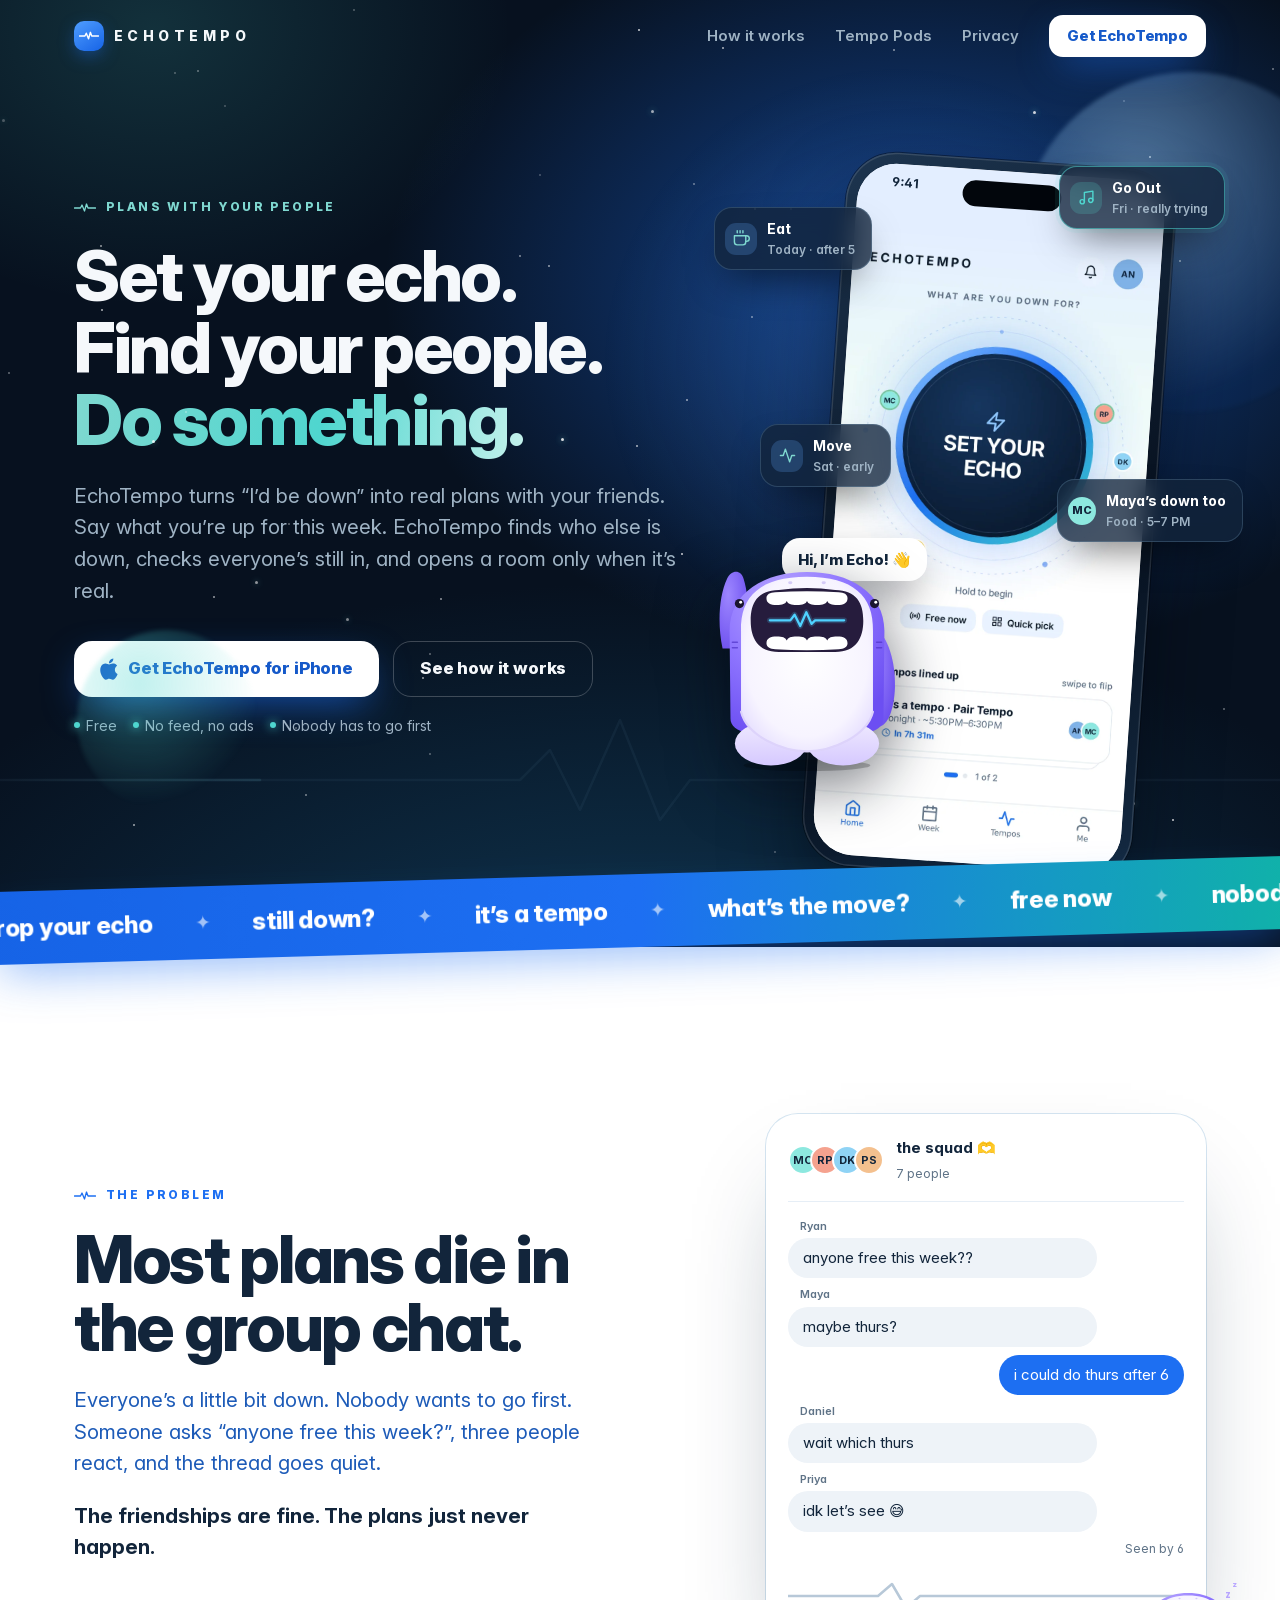
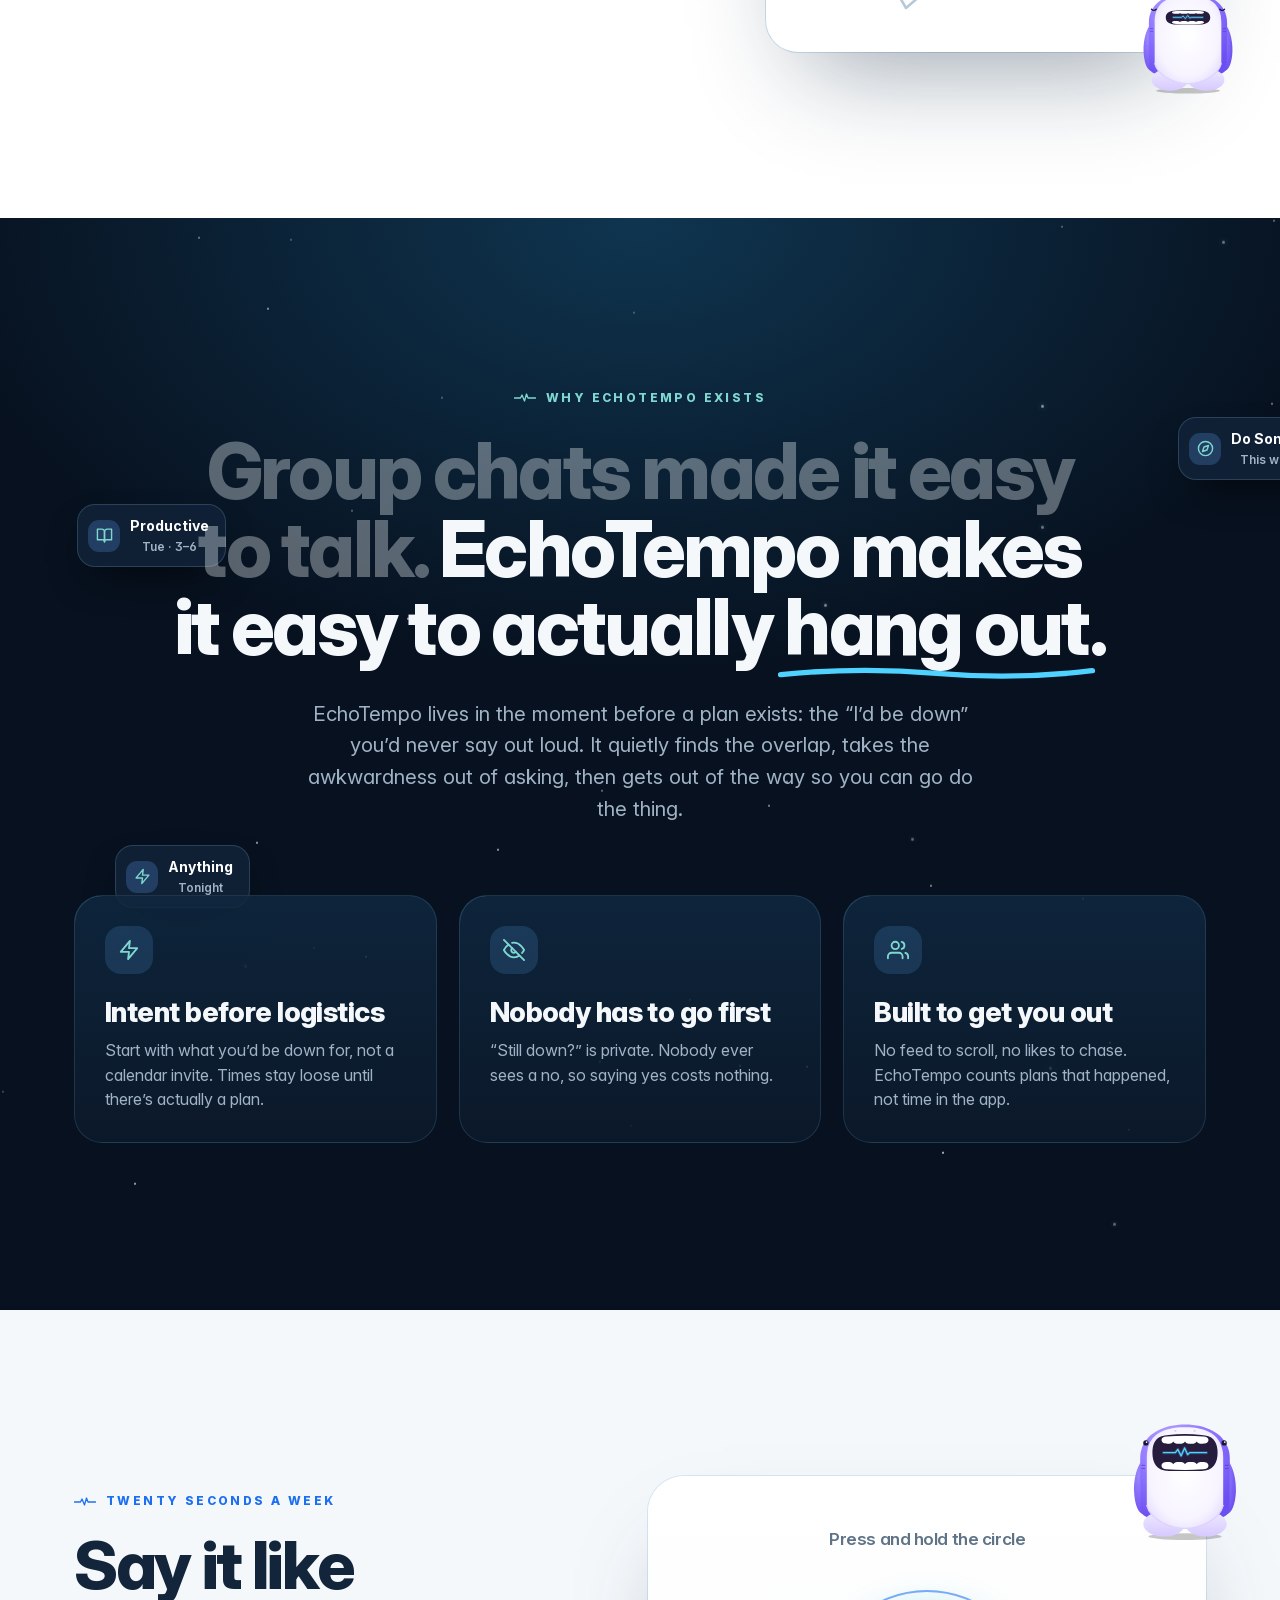
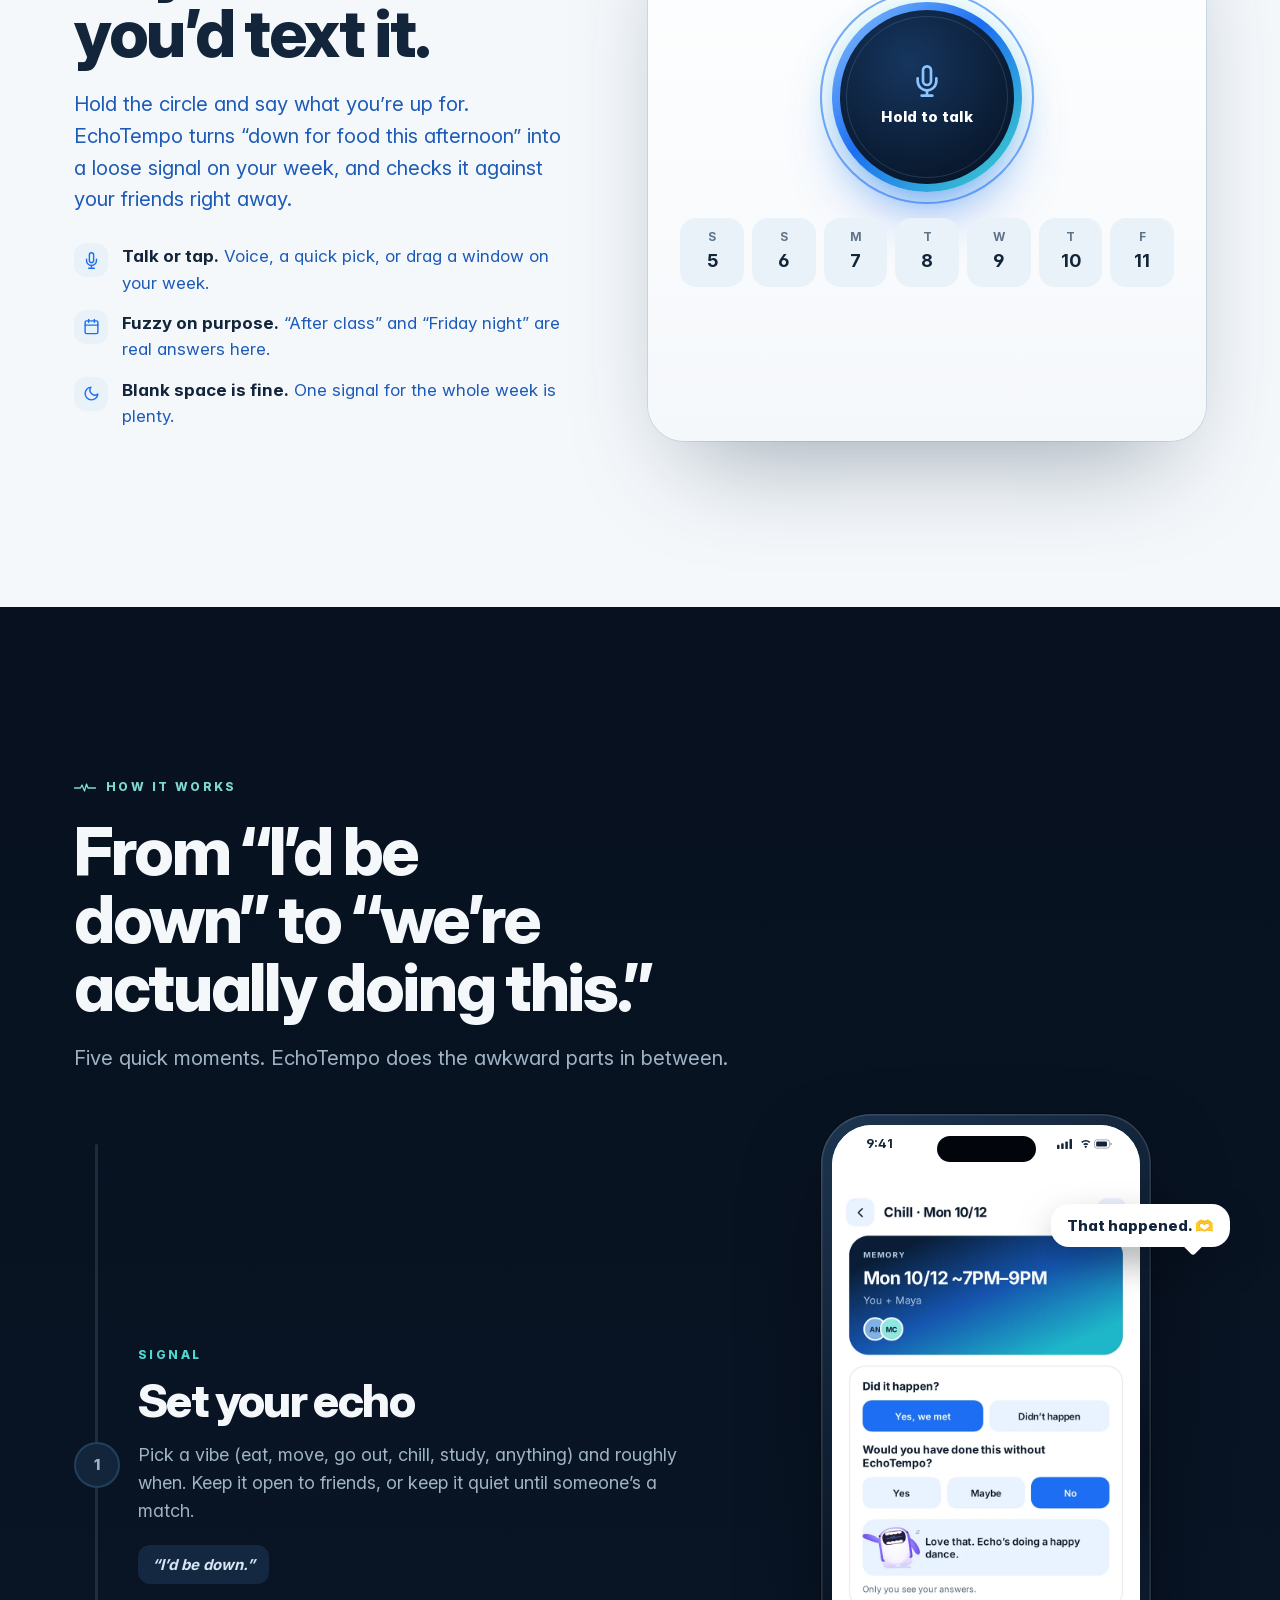
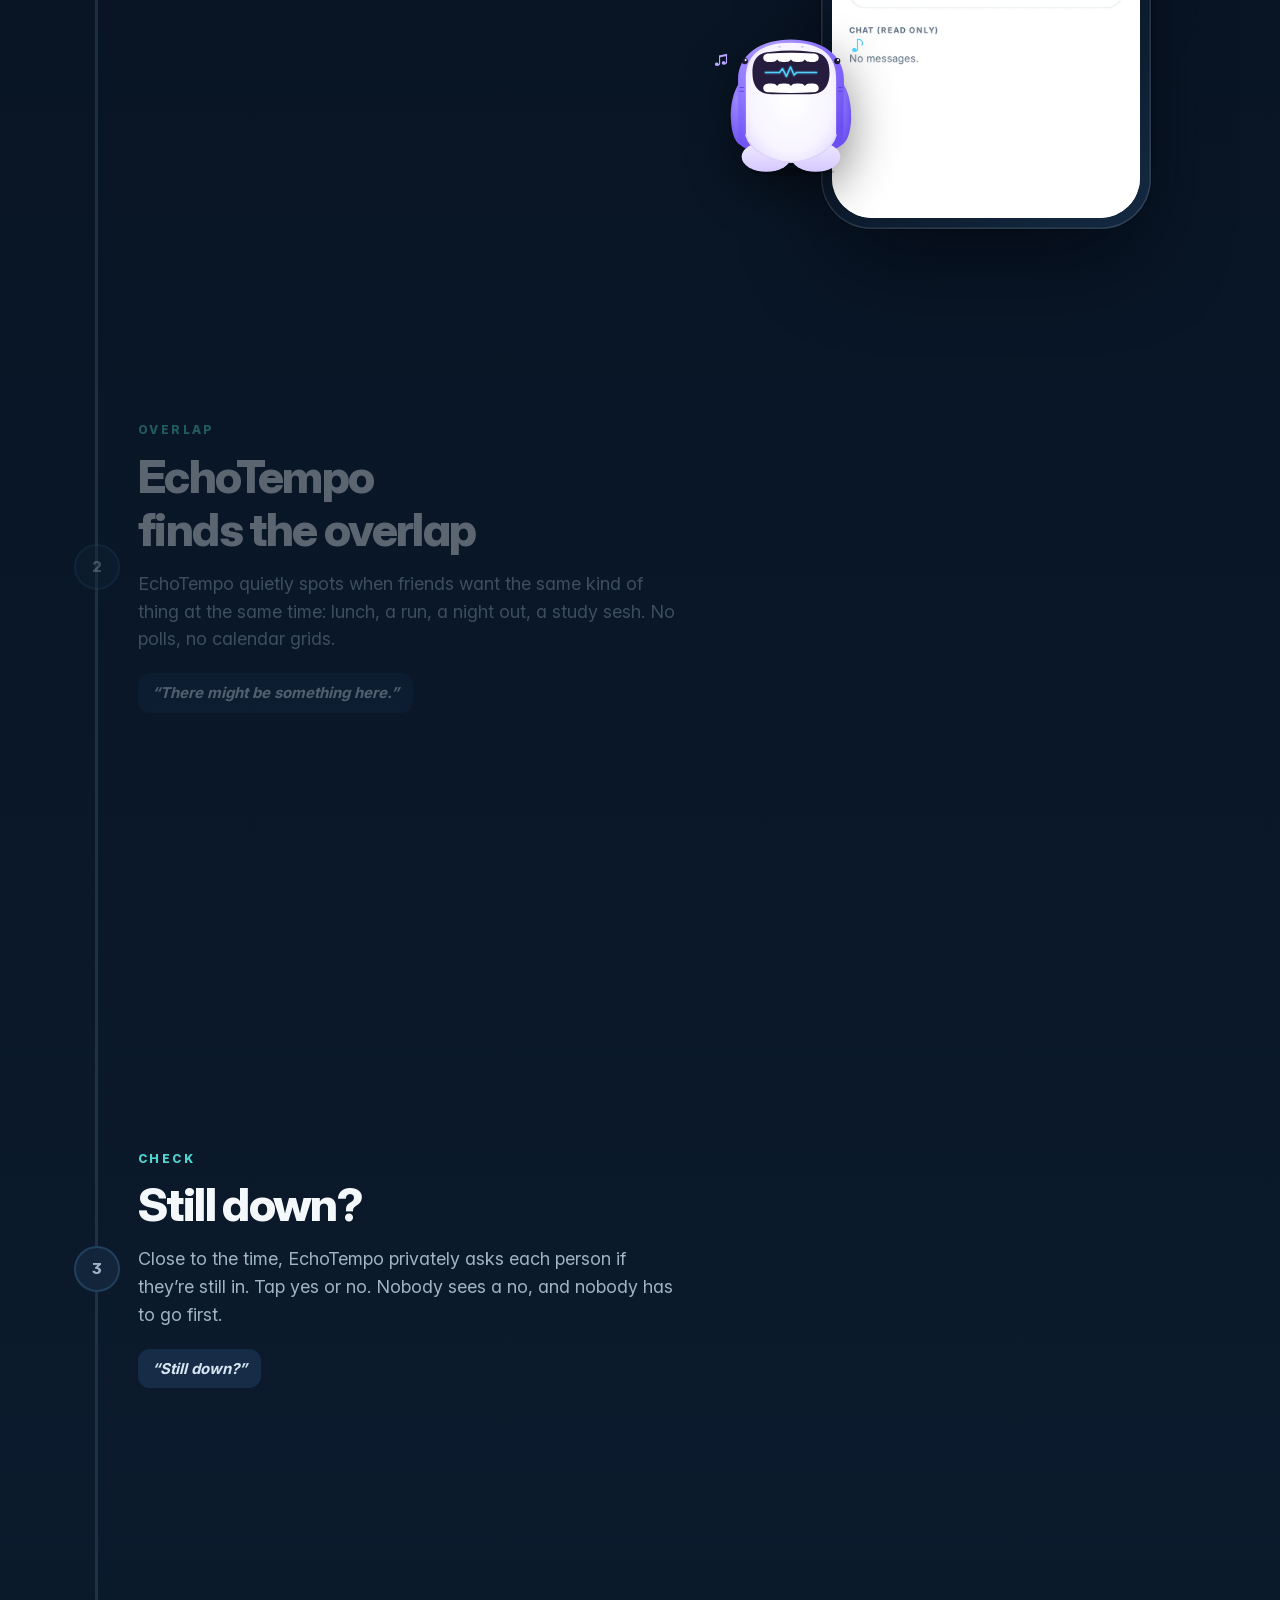
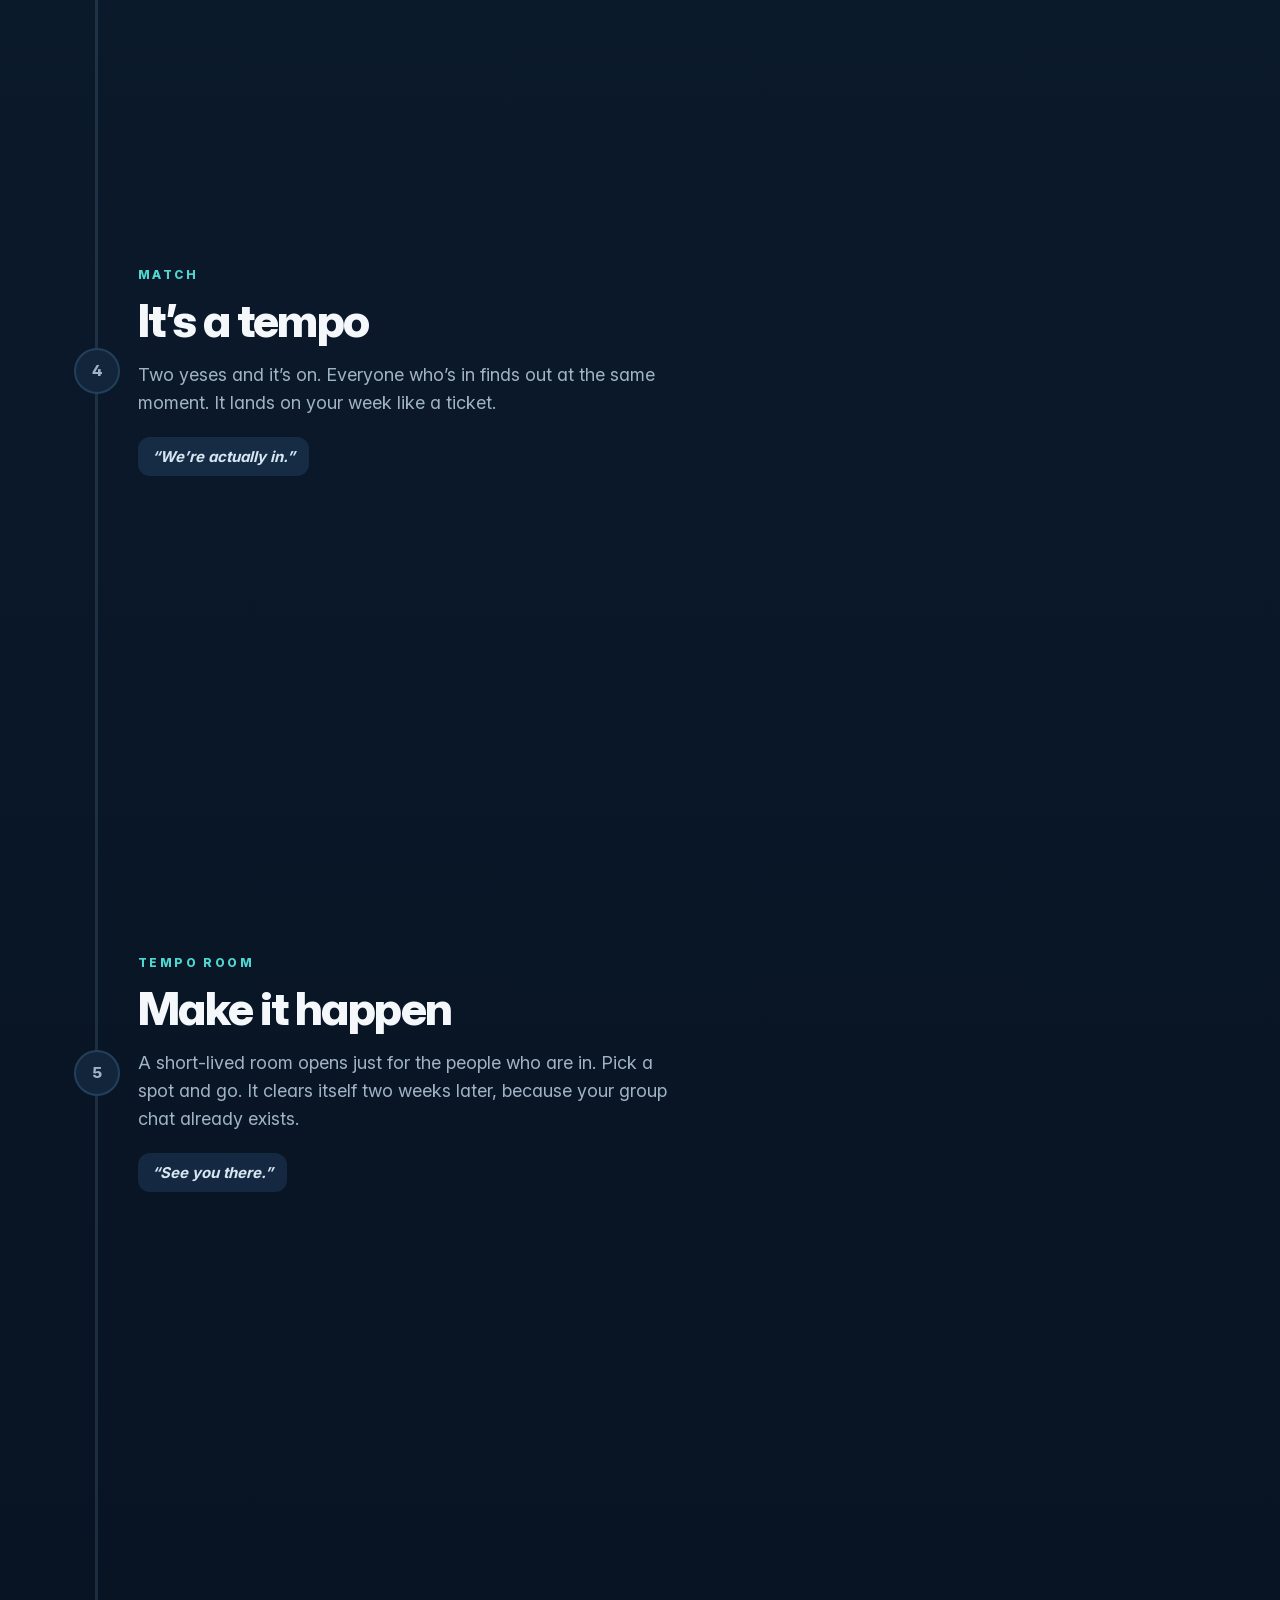
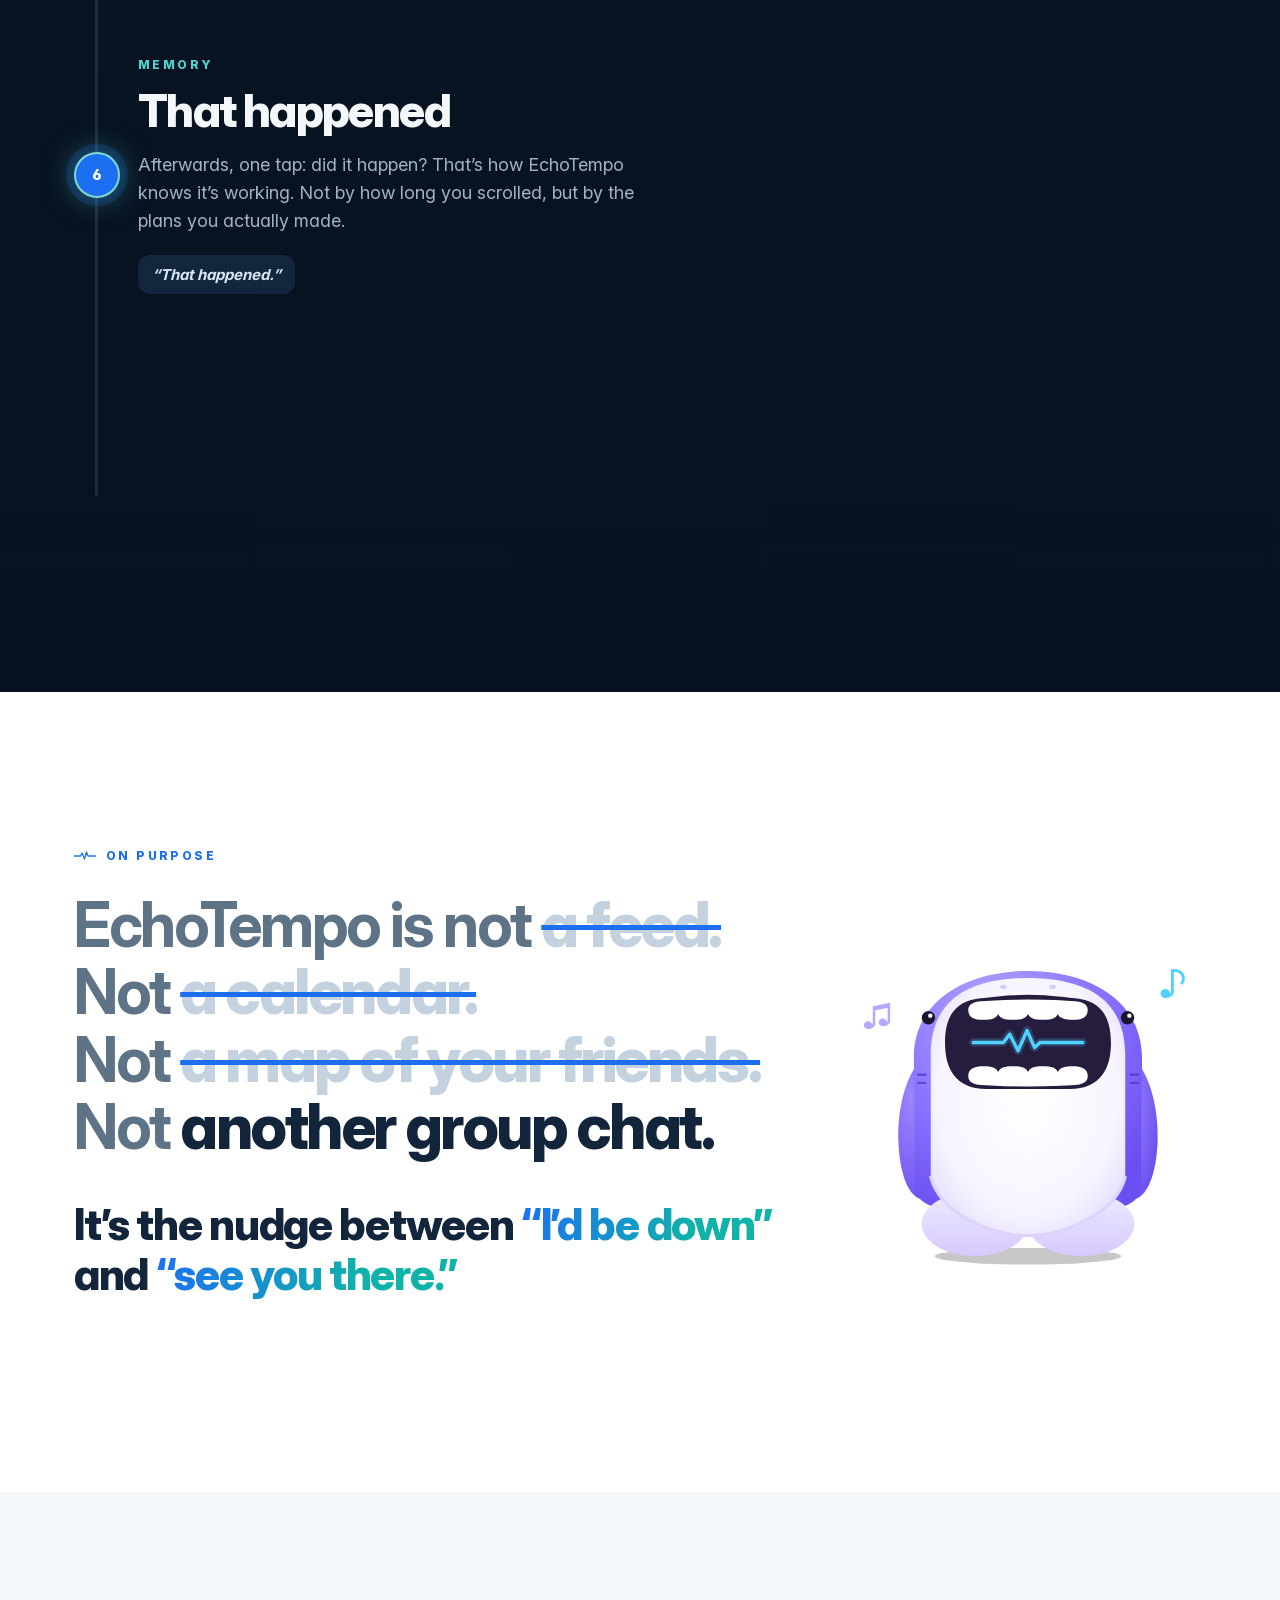
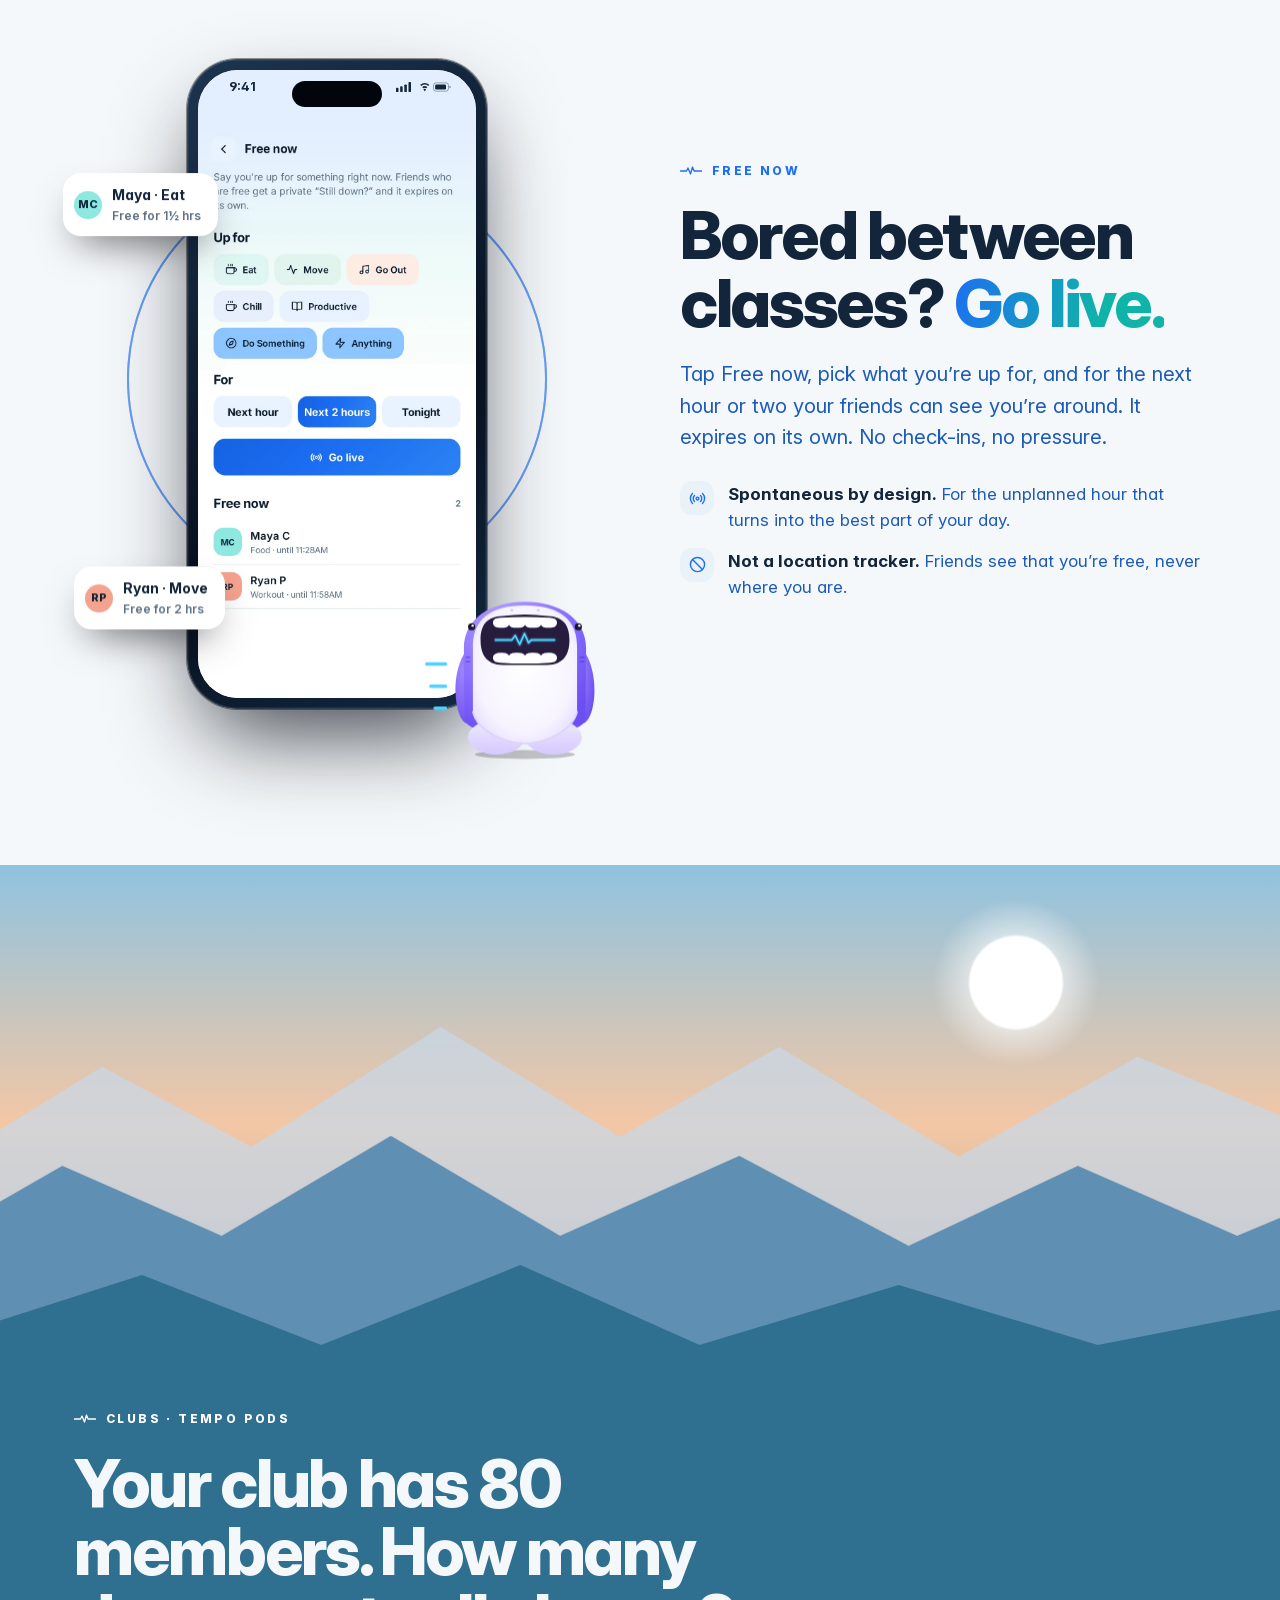
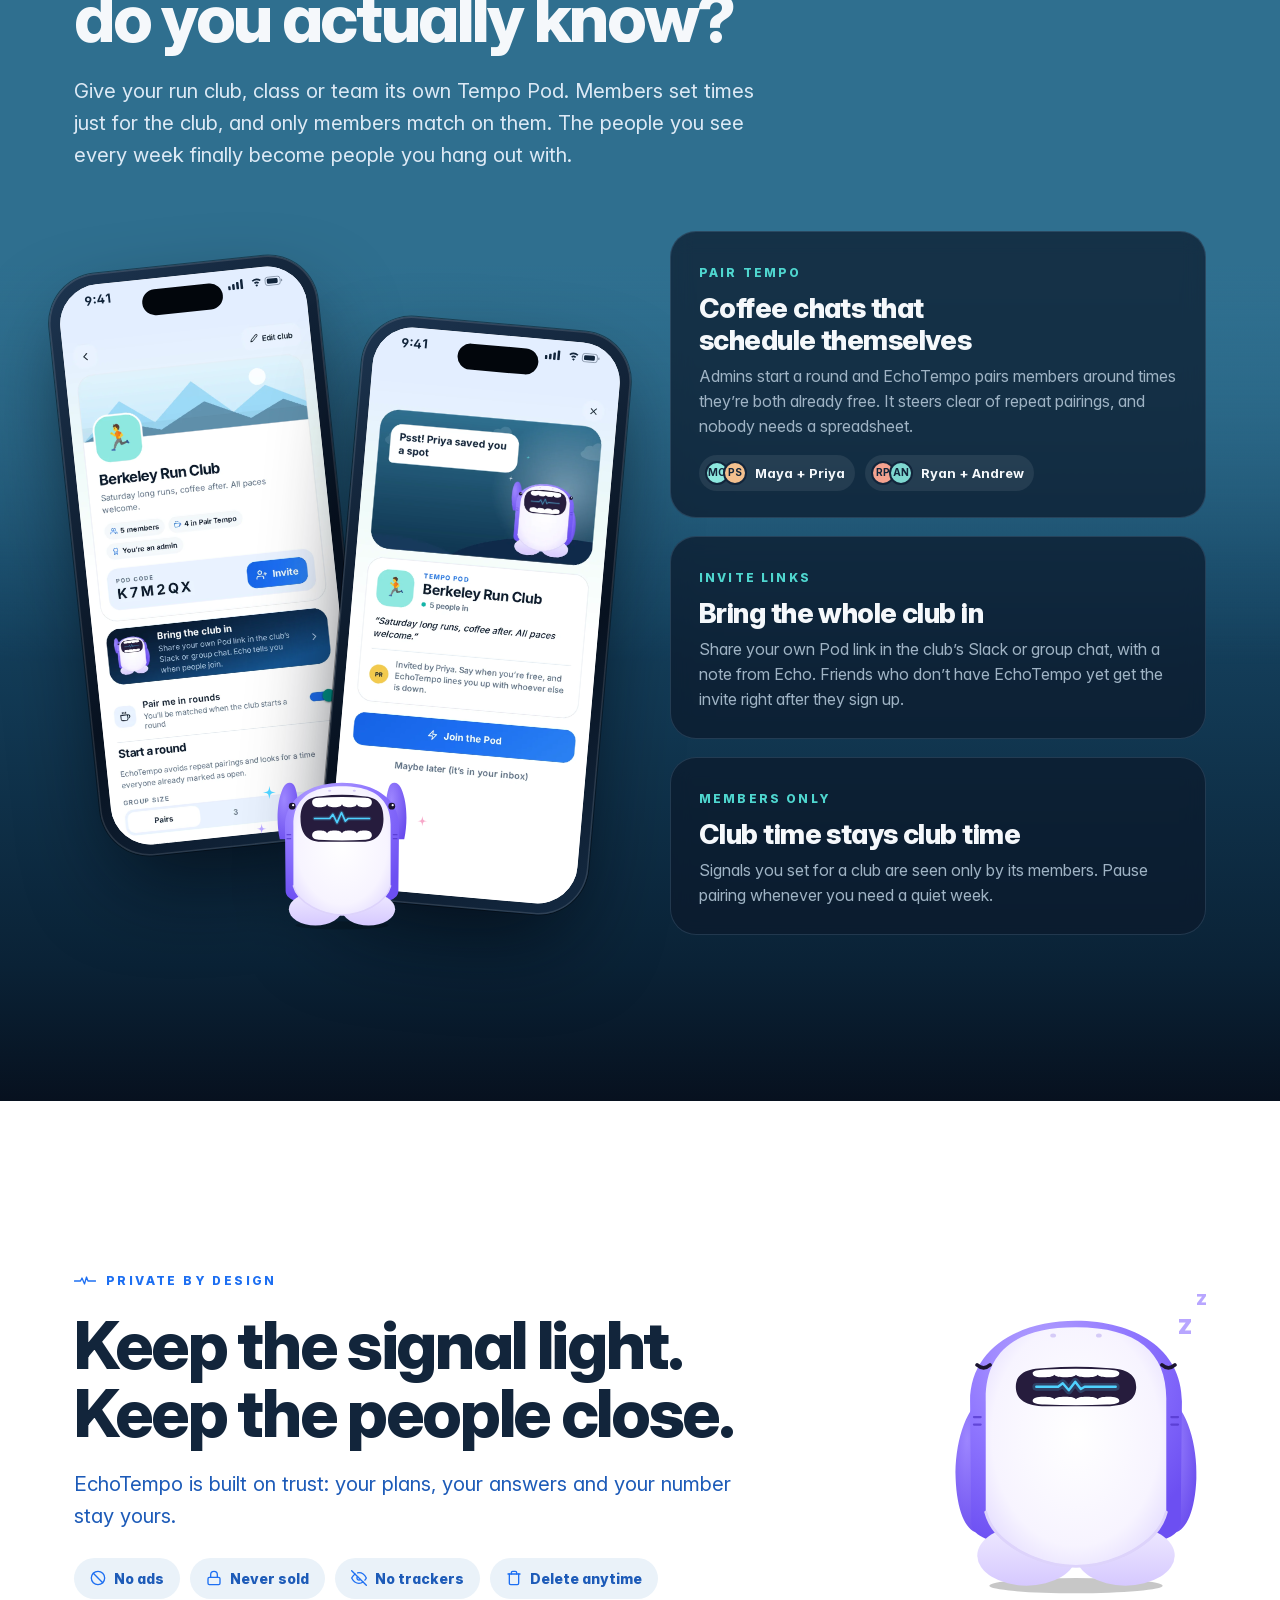
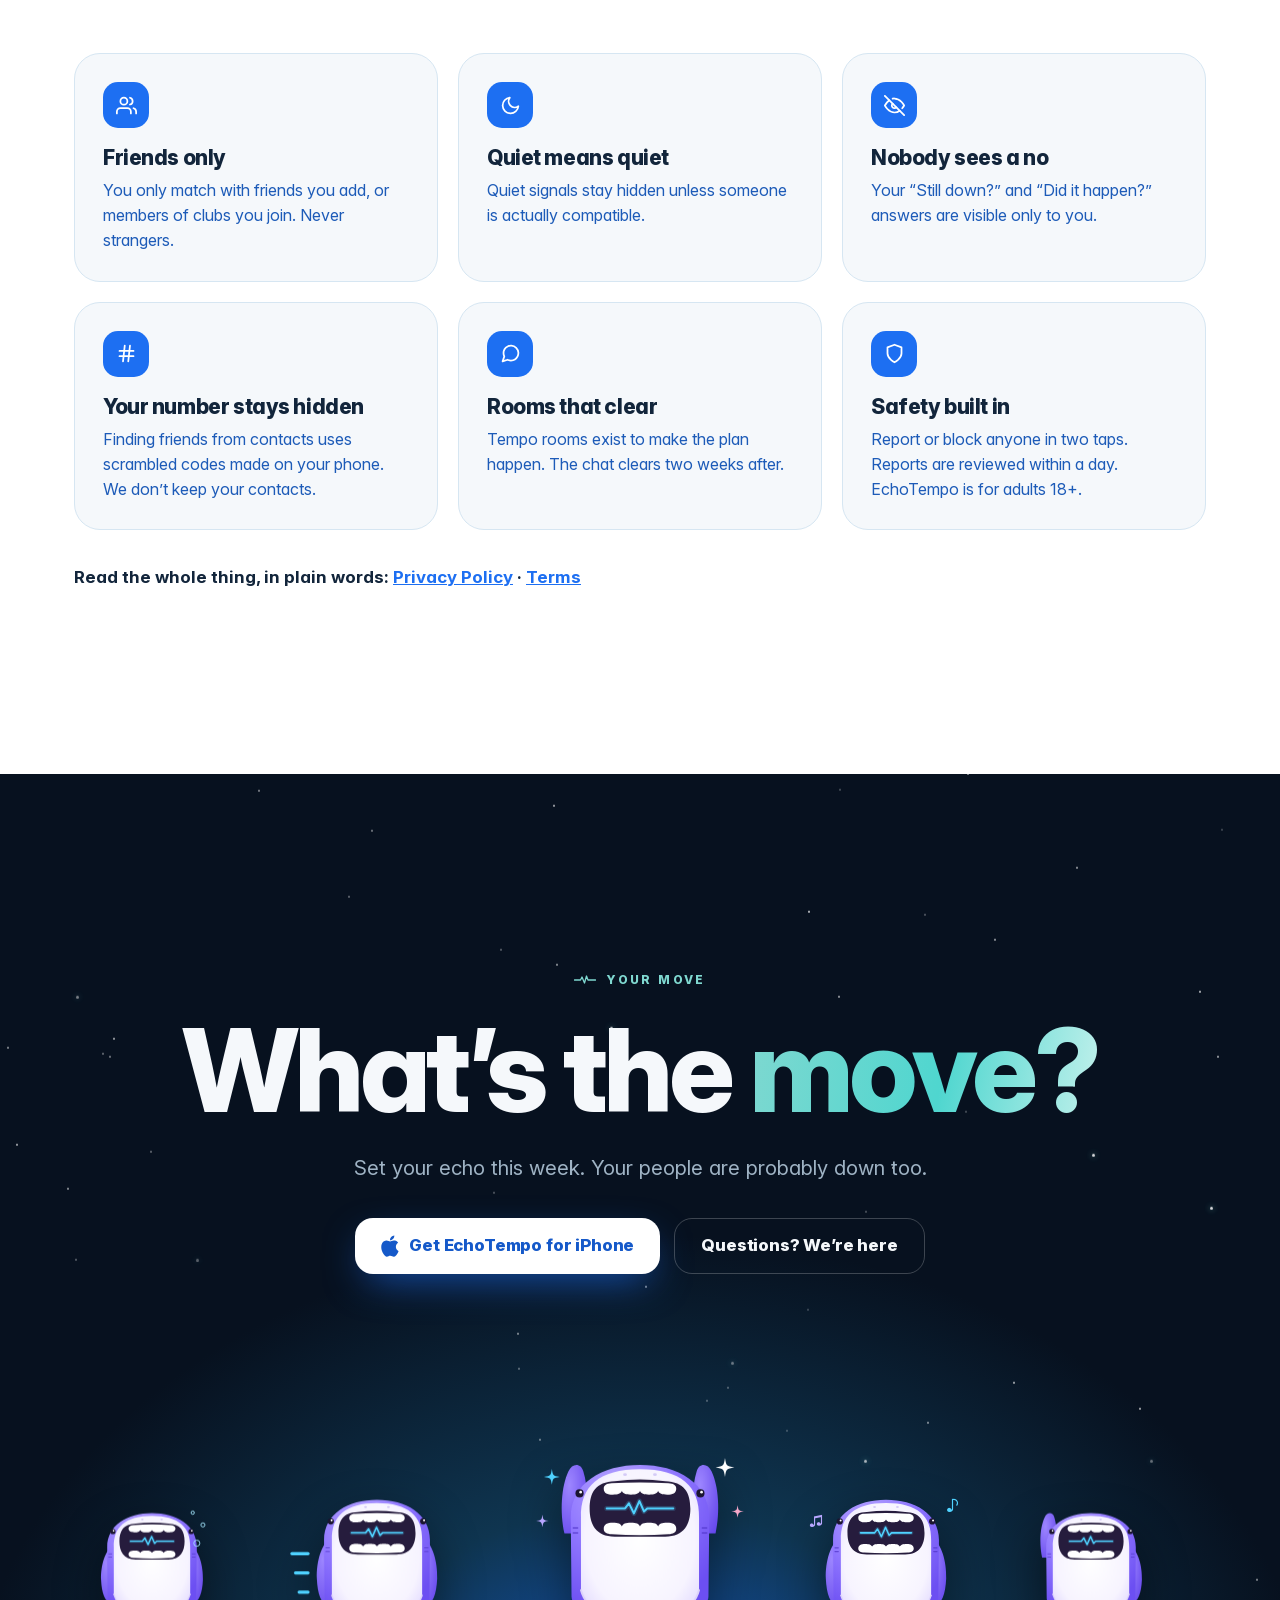
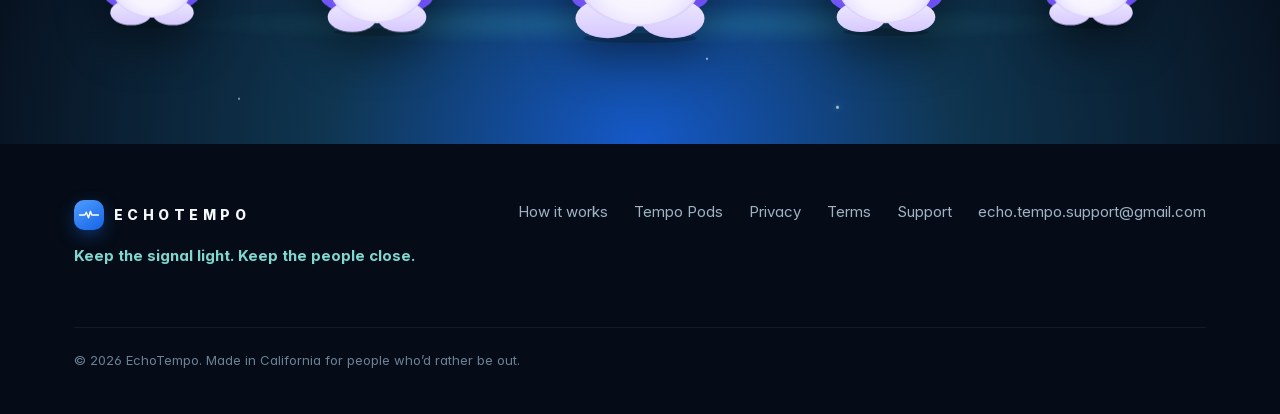
==== index.html @ 529b01ba "EchoTempo website" ====
<!doctype html>
<html lang="en">
<head>
<meta charset="utf-8">
<meta name="viewport" content="width=device-width, initial-scale=1, viewport-fit=cover">
<title>EchoTempo · Set your echo. Find your people. Do something.</title>
<meta name="description" content="EchoTempo turns “I’d be down” into real plans with your friends. Say what you’re up for, EchoTempo finds who else is down, checks everyone’s still in, and opens a room only when it’s real.">
<meta name="theme-color" content="#07111f">
<meta property="og:type" content="website">
<meta property="og:site_name" content="EchoTempo">
<meta property="og:title" content="EchoTempo · Set your echo. Find your people. Do something.">
<meta property="og:description" content="Turn “I’d be down” into real plans with your friends. No feed, no group-chat chaos, nobody has to go first.">
<meta property="og:image" content="https://echotempo.github.io/og.png">
<meta property="og:image:width" content="1200">
<meta property="og:image:height" content="630">
<meta name="twitter:card" content="summary_large_image">
<link rel="icon" href="favicon.png">
<link rel="apple-touch-icon" href="favicon.png">
<link rel="preload" href="fonts/InterVariable.woff2" as="font" type="font/woff2" crossorigin>
<link rel="stylesheet" href="site.css?v=muohyvvu">
</head>
<body>

<svg width="0" height="0" style="position:absolute" aria-hidden="true">
  <defs>
    <linearGradient id="beatGrad" x1="0" x2="1" y1="0" y2="0"><stop offset="0" stop-color="#7fd8d0" stop-opacity="0"/><stop offset=".6" stop-color="#4f9dff"/><stop offset="1" stop-color="#4fd6cf"/></linearGradient>
  </defs>
</svg>

<header class="nav" id="nav">
  <div class="wrap">
    <a class="logo" href="#top" aria-label="EchoTempo home">
      <span class="logo-mark"><svg viewBox="0 0 44 20" fill="none" stroke="#fff" stroke-width="3.2" stroke-linecap="round" stroke-linejoin="round"><path d="M1 10h12l3-6 5 12 4-14 3 8h15"/></svg></span>
      ECHOTEMPO
    </a>
    <nav class="nav-links" aria-label="Main">
      <a href="#how">How it works</a>
      <a href="#clubs">Tempo Pods</a>
      <a href="#privacy">Privacy</a>
      <a class="btn btn-primary" href="https://apps.apple.com/app/id6816788315">Get EchoTempo</a>
    </nav>
  </div>
</header>

<main>

<section class="hero dark" id="top">
  <div class="hero-sky" data-depth="-0.15"></div>
  <div class="stars" data-stars="70" data-depth="-0.25"></div>
  <div class="glow-follow"></div>
  <div class="orb one" data-depth="0.3"></div>
  <div class="orb two" data-depth="-0.4"></div>
  <svg class="heartline" viewBox="0 0 1600 120" preserveAspectRatio="none" aria-hidden="true">
    <path class="base" d="M0 70 H520 L550 40 L580 100 L620 10 L660 110 L690 70 H1600"/>
    <path d="M0 70 H520 L550 40 L580 100 L620 10 L660 110 L690 70 H1600"/>
  </svg>

  <div class="wrap hero-grid">
    <div class="hero-copy">
      <span class="eyebrow reveal">Plans with your people</span>
      <h1 class="reveal d1">Set your echo.<br>Find your people.<br><span class="grad">Do something.</span></h1>
      <p class="lede reveal d2">EchoTempo turns “I’d be down” into real plans with your friends. Say what you’re up for this week. EchoTempo finds who else is down, checks everyone’s still in, and opens a room only when it’s real.</p>
      <div class="cta reveal d3">
        <a class="btn btn-primary" href="https://apps.apple.com/app/id6816788315"><svg class="apple" viewBox="0 0 17 21" fill="currentColor" aria-hidden="true"><path d="M14.1 11.2c0-2.6 2.1-3.8 2.2-3.9-1.2-1.8-3.1-2-3.8-2-1.6-.2-3.1.9-3.9.9-.8 0-2-.9-3.4-.9-1.7 0-3.3 1-4.2 2.6-1.8 3.1-.5 7.7 1.3 10.2.9 1.2 1.9 2.6 3.2 2.6 1.3-.1 1.8-.8 3.3-.8 1.6 0 2 .8 3.4.8 1.4 0 2.3-1.3 3.1-2.5 1-1.4 1.4-2.8 1.4-2.9 0 0-2.6-1-2.6-4.1zM11.6 3.6c.7-.9 1.2-2 1-3.2-1 0-2.3.7-3 1.6-.7.8-1.2 2-1.1 3.1 1.2.1 2.3-.6 3.1-1.5z"/></svg> Get EchoTempo for iPhone</a>
        <a class="btn btn-ghost" href="#how">See how it works</a>
      </div>
      <div class="fine reveal d3"><span>Free</span><span>No feed, no ads</span><span>Nobody has to go first</span></div>
    </div>

    <div class="hero-stage" aria-hidden="true">
      <div class="layer" data-depth="0.12"><div class="layer float" style="animation-duration:7s"><div class="phone big"><div class="screen-wrap"><div class="status"><span>9:41</span><svg viewBox="0 0 66 12" fill="currentColor" aria-hidden="true"><rect x="0" y="7" width="3" height="5" rx="1"/><rect x="5" y="5" width="3" height="7" rx="1"/><rect x="10" y="3" width="3" height="9" rx="1"/><rect x="15" y="0" width="3" height="12" rx="1"/><path d="M29 3.2a9 9 0 0 1 11 0l-1.3 1.5a7 7 0 0 0-8.4 0zM31.4 6a5 5 0 0 1 6.2 0l-1.3 1.5a3 3 0 0 0-3.6 0zM34.5 11l-1.7-1.9a2.4 2.4 0 0 1 3.4 0z"/><rect x="45" y="1" width="18" height="10" rx="3" fill="none" stroke="currentColor" stroke-opacity=".45"/><rect x="47" y="3" width="13" height="6" rx="1.5"/><rect x="64" y="4.5" width="1.6" height="3" rx=".8" fill-opacity=".45"/></svg></div><img class="shot " src="img/site-home.webp?v=2" alt="EchoTempo home screen: hold the circle to set your echo, with friends who are down lining up around it" width="786" height="1777" decoding="async"></div></div></div></div>
      <div class="m-hide" data-depth="0.5" style="position:absolute;left:-6%;top:12%"><div class="chip float" style="position:static">
        <span class="ic"><svg viewBox="0 0 24 24" fill="none" stroke="currentColor" stroke-width="2" stroke-linecap="round" stroke-linejoin="round" aria-hidden="true"><path d="M18 8h1a4 4 0 0 1 0 8h-1"/><path d="M2 8h16v9a4 4 0 0 1-4 4H6a4 4 0 0 1-4-4V8z"/><line x1="6" y1="1" x2="6" y2="4"/><line x1="10" y1="1" x2="10" y2="4"/><line x1="14" y1="1" x2="14" y2="4"/></svg></span><span>Eat<small>Today · after 5</small></span></div></div>
      <div data-depth="0.8" style="position:absolute;right:-4%;top:6%"><div class="chip strong float" style="position:static;animation-delay:-2s">
        <span class="ic"><svg viewBox="0 0 24 24" fill="none" stroke="currentColor" stroke-width="2" stroke-linecap="round" stroke-linejoin="round" aria-hidden="true"><path d="M9 18V5l12-2v13"/><circle cx="6" cy="18" r="3"/><circle cx="18" cy="16" r="3"/></svg></span><span>Go Out<small>Fri · really trying</small></span></div></div>
      <div data-depth="0.35" style="position:absolute;right:-8%;top:52%"><div class="chip float" style="position:static;animation-delay:-4s">
        <span class="av" style="background:#8de8df">MC</span><span>Maya’s down too<small>Food · 5–7 PM</small></span></div></div>
      <div class="m-hide" data-depth="0.65" style="position:absolute;left:4%;top:44%"><div class="chip float" style="position:static;animation-delay:-1s">
        <span class="ic"><svg viewBox="0 0 24 24" fill="none" stroke="currentColor" stroke-width="2" stroke-linecap="round" stroke-linejoin="round" aria-hidden="true"><polyline points="22 12 18 12 15 21 9 3 6 12 2 12"/></svg></span><span>Move<small>Sat · early</small></span></div></div>
      <div class="hero-echo" data-depth="0.9">
        <div class="bubble">Hi, I’m Echo! 👋</div>
        <svg class="echo echo-wave" viewBox="-4 -4 108 120" xmlns="http://www.w3.org/2000/svg" role="img" aria-label="Echo, the EchoTempo shark, waving hello">
<defs>
<radialGradient id="pp1b" cx="35%" cy="18%" r="85%"><stop offset="0" stop-color="#b7a6ff"/><stop offset=".5" stop-color="#8f76ff"/><stop offset="1" stop-color="#6c4ff2"/></radialGradient>
<radialGradient id="pp1w" cx="50%" cy="45%" r="62%"><stop offset="0" stop-color="#ffffff"/><stop offset=".75" stop-color="#f7f4ff"/><stop offset="1" stop-color="#e6dfff"/></radialGradient>
<linearGradient id="pp1f" x1="0" y1="0" x2="0" y2="1"><stop offset="0" stop-color="#efeaff"/><stop offset="1" stop-color="#d6c9ff"/></linearGradient>
<radialGradient id="pp1n" cx="30%" cy="30%" r="90%"><stop offset="0" stop-color="#9d86ff"/><stop offset="1" stop-color="#6547ec"/></radialGradient>
</defs>
<ellipse class="echo-shadow" cx="50" cy="110.5" rx="36" ry="3.2" fill="#000" opacity=".22"/>
<g class="echo-all">
<path class="echo-fin-l" d="M2 44 C-1 30 0 14 4.5 4.5 C7 -1 12.5 -1 14 4.5 C17 14 17.5 30 16 44 Z" fill="url(#pp1n)"/><path class="echo-fin-r" d="M89 33 C96 37 100.5 52 100 66 C99.5 79 96 87.5 91 88.5 C86 89.5 84 84 84 72 C84 56 83.5 40 89 33 Z" fill="url(#pp1n)"/>
<path d="M6 34 C6 12 26 0.5 50 0.5 C74 0.5 94 12 94 34 L93.5 84 C93.5 92 80 95 50 95 C20 95 6.5 92 6.5 84 Z" fill="url(#pp1b)"/>
<path d="M7.6 40.5 H10.4 M7.6 43.6 H10.4 M89.6 40.5 H92.4 M89.6 43.6 H92.4" stroke="#4f33c8" stroke-width=".9" stroke-linecap="round" opacity=".7"/>
<ellipse class="echo-foot-l" cx="29.5" cy="98" rx="20.5" ry="12.5" fill="url(#pp1f)"/>
<ellipse class="echo-foot-r" cx="70.5" cy="98" rx="20.5" ry="12.5" fill="url(#pp1f)"/>
<path d="M12.5 34 C12 14 24 3.2 50 3.2 C76 3.2 88 14 87.5 34 L87.5 80 C84 94 64 102.5 50 102.5 C36 102.5 16 94 12.5 80 Z" fill="url(#pp1w)"/>
<path d="M12.5 80 C16 94 36 102.5 50 102.5 C64 102.5 84 94 87.5 80" stroke="#ddd3fb" stroke-width="1.2" fill="none" stroke-linecap="round"/>
<ellipse cx="40.5" cy="6.6" rx="1.2" ry=".85" fill="#d5cbf7"/><ellipse cx="59.5" cy="6.6" rx="1.2" ry=".85" fill="#d5cbf7"/>
<path d="M34 10.8 Q50 8.51 66 10.8 C78.16 11.21 82 17.95 82 28.25 C82 37.84 78.16 46 66 46 L34 46 C21.84 46 18 37.84 18 28.25 C18 17.95 21.84 11.21 34 10.8 Z" fill="#261c3d"/>
<g class="echo-beat"><path d="M28.88 28.04 H40.53 L42.96 24.84 L46.16 31.23 L49.62 23.42 L52.56 30.03 L54.61 28.04 H71.12" stroke="#4fd2ff" stroke-width="3.2" fill="none" stroke-linecap="round" stroke-linejoin="round" opacity=".2"/><path d="M28.88 28.04 H40.53 L42.96 24.84 L46.16 31.23 L49.62 23.42 L52.56 30.03 L54.61 28.04 H71.12" stroke="#4fd2ff" stroke-width="1.3" fill="none" stroke-linecap="round" stroke-linejoin="round"/></g>
<path d="M26.96 15.47 C26.96 13.28 28.96 12.25 31.96 12.1 Q50 10.89 68.04 12.1 C71.04 12.25 73.04 13.28 73.04 15.47 C73.04 18.35 70.74 19.3 67.28 19.3 C63.82 19.3 62.32 18.74 61.52 17.03 C60.72 18.74 59.22 19.3 55.76 19.3 C52.3 19.3 50.8 18.74 50 17.03 C49.2 18.74 47.7 19.3 44.24 19.3 C40.78 19.3 39.28 18.74 38.48 17.03 C37.68 18.74 36.18 19.3 32.72 19.3 C29.26 19.3 26.96 18.35 26.96 15.47 Z" fill="#ffffff"/><path d="M26.96 41.03 C26.96 43.22 28.96 44.25 31.96 44.4 Q50 45.61 68.04 44.4 C71.04 44.25 73.04 43.22 73.04 41.03 C73.04 38.15 70.74 37.2 67.28 37.2 C63.82 37.2 62.32 37.76 61.52 39.47 C60.72 37.76 59.22 37.2 55.76 37.2 C52.3 37.2 50.8 37.76 50 39.47 C49.2 37.76 47.7 37.2 44.24 37.2 C40.78 37.2 39.28 37.76 38.48 39.47 C37.68 37.76 36.18 37.2 32.72 37.2 C29.26 37.2 26.96 38.15 26.96 41.03 Z" fill="#ffffff"/>
<g class="echo-eyes"><circle cx="11.6" cy="18.5" r="2.6" fill="#1b1530"/><circle cx="12.299999999999999" cy="17.7" r="0.85" fill="#fff"/><circle cx="88.4" cy="18.5" r="2.6" fill="#1b1530"/><circle cx="89.10000000000001" cy="17.7" r="0.85" fill="#fff"/></g>
</g>

</svg>
      </div>
    </div>
  </div>
</section>

<div class="ticker" aria-hidden="true">
  <div class="ticker-track">
    <span>drop your echo</span><span>still down?</span><span>it’s a tempo</span><span>what’s the move?</span><span>free now</span><span>nobody sees a no</span><span>see you there</span>
    <span>drop your echo</span><span>still down?</span><span>it’s a tempo</span><span>what’s the move?</span><span>free now</span><span>nobody sees a no</span><span>see you there</span>
  </div>
</div>

<section class="problem paper pad">
  <div class="wrap problem-grid">
    <div>
      <span class="eyebrow reveal">The problem</span>
      <h2 class="reveal d1">Most plans die in the group chat.</h2>
      <p class="lede reveal d2">Everyone’s a little bit down. Nobody wants to go first. Someone asks “anyone free this week?”, three people react, and the thread goes quiet.</p>
      <p class="lede reveal d3"><strong>The friendships are fine. The plans just never happen.</strong></p>
    </div>
    <div class="chat" id="chat" aria-label="A group chat where a plan fizzles out">
      <div class="chat-head">
        <div class="stack"><b style="background:#8de8df">MC</b><b style="background:#f5a28f">RP</b><b style="background:#8fd3f5">DK</b><b style="background:#f4c08e">PS</b></div>
        <div><strong>the squad 🫶</strong><small>7 people</small></div>
      </div>
      <div class="msg" style="transition-delay:.1s"><small>Ryan</small><span>anyone free this week??</span></div>
      <div class="msg" style="transition-delay:.7s"><small>Maya</small><span>maybe thurs?</span></div>
      <div class="msg me" style="transition-delay:1.3s"><span>i could do thurs after 6</span></div>
      <div class="msg" style="transition-delay:1.9s"><small>Daniel</small><span>wait which thurs</span></div>
      <div class="msg" style="transition-delay:2.6s"><small>Priya</small><span>idk let’s see 😅</span></div>
      <div class="seen">Seen by 6</div>
      <svg class="flat" viewBox="0 0 400 40" preserveAspectRatio="none" aria-hidden="true"><path d="M0 20 H90 L104 8 L118 32 L132 20 H400"/></svg>
      <div class="snooze" aria-hidden="true"><svg class="echo echo-sleep" viewBox="-4 -4 108 120" xmlns="http://www.w3.org/2000/svg" aria-hidden="true" focusable="false">
<defs>
<radialGradient id="pp2b" cx="35%" cy="18%" r="85%"><stop offset="0" stop-color="#b7a6ff"/><stop offset=".5" stop-color="#8f76ff"/><stop offset="1" stop-color="#6c4ff2"/></radialGradient>
<radialGradient id="pp2w" cx="50%" cy="45%" r="62%"><stop offset="0" stop-color="#ffffff"/><stop offset=".75" stop-color="#f7f4ff"/><stop offset="1" stop-color="#e6dfff"/></radialGradient>
<linearGradient id="pp2f" x1="0" y1="0" x2="0" y2="1"><stop offset="0" stop-color="#efeaff"/><stop offset="1" stop-color="#d6c9ff"/></linearGradient>
<radialGradient id="pp2n" cx="30%" cy="30%" r="90%"><stop offset="0" stop-color="#9d86ff"/><stop offset="1" stop-color="#6547ec"/></radialGradient>
</defs>
<ellipse class="echo-shadow" cx="50" cy="110.5" rx="36" ry="3.2" fill="#000" opacity=".22"/>
<g class="echo-all">
<path class="echo-fin-l" d="M11 33 C4 37 -0.5 52 0 66 C0.5 79 4 87.5 9 88.5 C14 89.5 16 84 16 72 C16 56 16.5 40 11 33 Z" fill="url(#pp2n)"/><path class="echo-fin-r" d="M89 33 C96 37 100.5 52 100 66 C99.5 79 96 87.5 91 88.5 C86 89.5 84 84 84 72 C84 56 83.5 40 89 33 Z" fill="url(#pp2n)"/>
<path d="M6 34 C6 12 26 0.5 50 0.5 C74 0.5 94 12 94 34 L93.5 84 C93.5 92 80 95 50 95 C20 95 6.5 92 6.5 84 Z" fill="url(#pp2b)"/>
<path d="M7.6 40.5 H10.4 M7.6 43.6 H10.4 M89.6 40.5 H92.4 M89.6 43.6 H92.4" stroke="#4f33c8" stroke-width=".9" stroke-linecap="round" opacity=".7"/>
<ellipse class="echo-foot-l" cx="29.5" cy="98" rx="20.5" ry="12.5" fill="url(#pp2f)"/>
<ellipse class="echo-foot-r" cx="70.5" cy="98" rx="20.5" ry="12.5" fill="url(#pp2f)"/>
<path d="M12.5 34 C12 14 24 3.2 50 3.2 C76 3.2 88 14 87.5 34 L87.5 80 C84 94 64 102.5 50 102.5 C36 102.5 16 94 12.5 80 Z" fill="url(#pp2w)"/>
<path d="M12.5 80 C16 94 36 102.5 50 102.5 C64 102.5 84 94 87.5 80" stroke="#ddd3fb" stroke-width="1.2" fill="none" stroke-linecap="round"/>
<ellipse cx="40.5" cy="6.6" rx="1.2" ry=".85" fill="#d5cbf7"/><ellipse cx="59.5" cy="6.6" rx="1.2" ry=".85" fill="#d5cbf7"/>
<path d="M37.5 20.13 Q50 19.1 62.5 20.13 C72 20.32 75 23.36 75 28 C75 32.32 72 36 62.5 36 L37.5 36 C28 36 25 32.32 25 28 C25 23.36 28 20.32 37.5 20.13 Z" fill="#261c3d"/>
<g class="echo-beat"><path d="M33.5 27.9 H42.6 L44.5 26.46 L47 29.34 L49.7 25.82 L52 28.8 L53.6 27.9 H66.5" stroke="#4fd2ff" stroke-width="3.2" fill="none" stroke-linecap="round" stroke-linejoin="round" opacity=".2"/><path d="M33.5 27.9 H42.6 L44.5 26.46 L47 29.34 L49.7 25.82 L52 28.8 L53.6 27.9 H66.5" stroke="#4fd2ff" stroke-width="1" fill="none" stroke-linecap="round" stroke-linejoin="round"/></g>
<path d="M32 22.24 C32 21.25 34 20.87 37 20.72 Q50 20.18 63 20.72 C66 20.87 68 21.25 68 22.24 C68 23.54 66.2 23.97 63.5 23.97 C60.8 23.97 59.8 23.71 59 22.94 C58.2 23.71 57.2 23.97 54.5 23.97 C51.8 23.97 50.8 23.71 50 22.94 C49.2 23.71 48.2 23.97 45.5 23.97 C42.8 23.97 41.8 23.71 41 22.94 C40.2 23.71 39.2 23.97 36.5 23.97 C33.8 23.97 32 23.54 32 22.24 Z" fill="#ffffff"/><path d="M32 33.76 C32 34.75 34 35.13 37 35.28 Q50 35.82 63 35.28 C66 35.13 68 34.75 68 33.76 C68 32.46 66.2 32.03 63.5 32.03 C60.8 32.03 59.8 32.29 59 33.06 C58.2 32.29 57.2 32.03 54.5 32.03 C51.8 32.03 50.8 32.29 50 33.06 C49.2 32.29 48.2 32.03 45.5 32.03 C42.8 32.03 41.8 32.29 41 33.06 C40.2 32.29 39.2 32.03 36.5 32.03 C33.8 32.03 32 32.46 32 33.76 Z" fill="#ffffff"/>
<g class="echo-eyes"><path d="M8.9 18.8 Q11.6 21.2 14.3 18.8 M85.7 18.8 Q88.4 21.2 91.1 18.8" stroke="#1b1530" stroke-width="1.5" fill="none" stroke-linecap="round"/></g>
</g>
<text class="echo-z" x="92" y="6" font-size="11" font-weight="800" fill="#b8a6ff">z</text><text class="echo-z" style="animation-delay:1.1s" x="100" y="-6" font-size="8" font-weight="800" fill="#b8a6ff">z</text>
</svg></div>
    </div>
  </div>
</section>

<section class="mission dark pad center">
  <div class="stars" data-stars="40" data-depth="-0.2"></div>
  <div class="floaty" data-depth="0.5" style="left:6%;top:18%"><div class="chip float"><span class="ic"><svg viewBox="0 0 24 24" fill="none" stroke="currentColor" stroke-width="2" stroke-linecap="round" stroke-linejoin="round" aria-hidden="true"><path d="M2 3h6a4 4 0 0 1 4 4v14a3 3 0 0 0-3-3H2z"/><path d="M22 3h-6a4 4 0 0 0-4 4v14a3 3 0 0 1 3-3h7z"/></svg></span><span>Productive<small>Tue · 3–6</small></span></div></div>
  <div class="floaty" data-depth="0.8" style="right:8%;top:10%"><div class="chip float" style="animation-delay:-3s"><span class="ic"><svg viewBox="0 0 24 24" fill="none" stroke="currentColor" stroke-width="2" stroke-linecap="round" stroke-linejoin="round" aria-hidden="true"><circle cx="12" cy="12" r="10"/><polygon points="16.24 7.76 14.12 14.12 7.76 16.24 9.88 9.88 16.24 7.76"/></svg></span><span>Do Something<small>This weekend</small></span></div></div>
  <div class="floaty" data-depth="0.3" style="left:9%;top:52%"><div class="chip float" style="animation-delay:-5s"><span class="ic"><svg viewBox="0 0 24 24" fill="none" stroke="currentColor" stroke-width="2" stroke-linecap="round" stroke-linejoin="round" aria-hidden="true"><polygon points="13 2 3 14 12 14 11 22 21 10 12 10 13 2"/></svg></span><span>Anything<small>Tonight</small></span></div></div>
  <div class="wrap" style="position:relative">
    <span class="eyebrow reveal">Why EchoTempo exists</span>
    <h2 class="reveal d1"><span class="dim">Group chats made it easy to talk.</span> EchoTempo makes it easy to actually <em class="hand">hang out</em>.</h2>
    <p class="lede reveal d2">EchoTempo lives in the moment before a plan exists: the “I’d be down” you’d never say out loud. It quietly finds the overlap, takes the awkwardness out of asking, then gets out of the way so you can go do the thing.</p>
    <div class="pillars">
      <div class="pillar reveal">
        <div class="ic"><svg viewBox="0 0 24 24" fill="none" stroke="currentColor" stroke-width="2" stroke-linecap="round" stroke-linejoin="round" aria-hidden="true"><polygon points="13 2 3 14 12 14 11 22 21 10 12 10 13 2"/></svg></div>
        <h3>Intent before logistics</h3>
        <p>Start with what you’d be down for, not a calendar invite. Times stay loose until there’s actually a plan.</p>
      </div>
      <div class="pillar reveal d1">
        <div class="ic"><svg viewBox="0 0 24 24" fill="none" stroke="currentColor" stroke-width="2" stroke-linecap="round" stroke-linejoin="round" aria-hidden="true"><path d="M17.94 17.94A10.07 10.07 0 0 1 12 20c-7 0-11-8-11-8a18.45 18.45 0 0 1 5.06-5.94M9.9 4.24A9.12 9.12 0 0 1 12 4c7 0 11 8 11 8a18.5 18.5 0 0 1-2.16 3.19m-6.72-1.07a3 3 0 1 1-4.24-4.24"/><line x1="1" y1="1" x2="23" y2="23"/></svg></div>
        <h3>Nobody has to go first</h3>
        <p>“Still down?” is private. Nobody ever sees a no, so saying yes costs nothing.</p>
      </div>
      <div class="pillar reveal d2">
        <div class="ic"><svg viewBox="0 0 24 24" fill="none" stroke="currentColor" stroke-width="2" stroke-linecap="round" stroke-linejoin="round" aria-hidden="true"><path d="M17 21v-2a4 4 0 0 0-4-4H5a4 4 0 0 0-4 4v2"/><circle cx="9" cy="7" r="4"/><path d="M23 21v-2a4 4 0 0 0-3-3.87"/><path d="M16 3.13a4 4 0 0 1 0 7.75"/></svg></div>
        <h3>Built to get you out</h3>
        <p>No feed to scroll, no likes to chase. EchoTempo counts plans that happened, not time in the app.</p>
      </div>
    </div>
  </div>
</section>

<section class="try paper paper-2 pad">
  <div class="wrap try-grid">
    <div>
      <span class="eyebrow reveal">Twenty seconds a week</span>
      <h2 class="reveal d1">Say it like you’d text it.</h2>
      <p class="lede reveal d2">Hold the circle and say what you’re up for. EchoTempo turns “down for food this afternoon” into a loose signal on your week, and checks it against your friends right away.</p>
      <ul class="ticks reveal d3">
        <li><span class="ic"><svg viewBox="0 0 24 24" fill="none" stroke="currentColor" stroke-width="2" stroke-linecap="round" stroke-linejoin="round" aria-hidden="true"><path d="M12 1a3 3 0 0 0-3 3v8a3 3 0 0 0 6 0V4a3 3 0 0 0-3-3z"/><path d="M19 10v2a7 7 0 0 1-14 0v-2"/><line x1="12" y1="19" x2="12" y2="23"/><line x1="8" y1="23" x2="16" y2="23"/></svg></span><span><b>Talk or tap.</b> Voice, a quick pick, or drag a window on your week.</span></li>
        <li><span class="ic"><svg viewBox="0 0 24 24" fill="none" stroke="currentColor" stroke-width="2" stroke-linecap="round" stroke-linejoin="round" aria-hidden="true"><rect x="3" y="4" width="18" height="18" rx="2" ry="2"/><line x1="16" y1="2" x2="16" y2="6"/><line x1="8" y1="2" x2="8" y2="6"/><line x1="3" y1="10" x2="21" y2="10"/></svg></span><span><b>Fuzzy on purpose.</b> “After class” and “Friday night” are real answers here.</span></li>
        <li><span class="ic"><svg viewBox="0 0 24 24" fill="none" stroke="currentColor" stroke-width="2" stroke-linecap="round" stroke-linejoin="round" aria-hidden="true"><path d="M21 12.79A9 9 0 1 1 11.21 3 7 7 0 0 0 21 12.79z"/></svg></span><span><b>Blank space is fine.</b> One signal for the whole week is plenty.</span></li>
      </ul>
    </div>
    <div class="demo reveal" id="demo">
      <div class="demo-echo" aria-hidden="true"><svg class="echo echo-idle" viewBox="-4 -4 108 120" xmlns="http://www.w3.org/2000/svg" aria-hidden="true" focusable="false">
<defs>
<radialGradient id="pp3b" cx="35%" cy="18%" r="85%"><stop offset="0" stop-color="#b7a6ff"/><stop offset=".5" stop-color="#8f76ff"/><stop offset="1" stop-color="#6c4ff2"/></radialGradient>
<radialGradient id="pp3w" cx="50%" cy="45%" r="62%"><stop offset="0" stop-color="#ffffff"/><stop offset=".75" stop-color="#f7f4ff"/><stop offset="1" stop-color="#e6dfff"/></radialGradient>
<linearGradient id="pp3f" x1="0" y1="0" x2="0" y2="1"><stop offset="0" stop-color="#efeaff"/><stop offset="1" stop-color="#d6c9ff"/></linearGradient>
<radialGradient id="pp3n" cx="30%" cy="30%" r="90%"><stop offset="0" stop-color="#9d86ff"/><stop offset="1" stop-color="#6547ec"/></radialGradient>
</defs>
<ellipse class="echo-shadow" cx="50" cy="110.5" rx="36" ry="3.2" fill="#000" opacity=".22"/>
<g class="echo-all">
<path class="echo-fin-l" d="M11 33 C4 37 -0.5 52 0 66 C0.5 79 4 87.5 9 88.5 C14 89.5 16 84 16 72 C16 56 16.5 40 11 33 Z" fill="url(#pp3n)"/><path class="echo-fin-r" d="M89 33 C96 37 100.5 52 100 66 C99.5 79 96 87.5 91 88.5 C86 89.5 84 84 84 72 C84 56 83.5 40 89 33 Z" fill="url(#pp3n)"/>
<path d="M6 34 C6 12 26 0.5 50 0.5 C74 0.5 94 12 94 34 L93.5 84 C93.5 92 80 95 50 95 C20 95 6.5 92 6.5 84 Z" fill="url(#pp3b)"/>
<path d="M7.6 40.5 H10.4 M7.6 43.6 H10.4 M89.6 40.5 H92.4 M89.6 43.6 H92.4" stroke="#4f33c8" stroke-width=".9" stroke-linecap="round" opacity=".7"/>
<ellipse class="echo-foot-l" cx="29.5" cy="98" rx="20.5" ry="12.5" fill="url(#pp3f)"/>
<ellipse class="echo-foot-r" cx="70.5" cy="98" rx="20.5" ry="12.5" fill="url(#pp3f)"/>
<path d="M12.5 34 C12 14 24 3.2 50 3.2 C76 3.2 88 14 87.5 34 L87.5 80 C84 94 64 102.5 50 102.5 C36 102.5 16 94 12.5 80 Z" fill="url(#pp3w)"/>
<path d="M12.5 80 C16 94 36 102.5 50 102.5 C64 102.5 84 94 87.5 80" stroke="#ddd3fb" stroke-width="1.2" fill="none" stroke-linecap="round"/>
<ellipse cx="40.5" cy="6.6" rx="1.2" ry=".85" fill="#d5cbf7"/><ellipse cx="59.5" cy="6.6" rx="1.2" ry=".85" fill="#d5cbf7"/>
<path d="M34 10.8 Q50 8.51 66 10.8 C78.16 11.21 82 17.95 82 28.25 C82 37.84 78.16 46 66 46 L34 46 C21.84 46 18 37.84 18 28.25 C18 17.95 21.84 11.21 34 10.8 Z" fill="#261c3d"/>
<g class="echo-beat"><path d="M28.88 28.04 H40.53 L42.96 24.84 L46.16 31.23 L49.62 23.42 L52.56 30.03 L54.61 28.04 H71.12" stroke="#4fd2ff" stroke-width="3.2" fill="none" stroke-linecap="round" stroke-linejoin="round" opacity=".2"/><path d="M28.88 28.04 H40.53 L42.96 24.84 L46.16 31.23 L49.62 23.42 L52.56 30.03 L54.61 28.04 H71.12" stroke="#4fd2ff" stroke-width="1.3" fill="none" stroke-linecap="round" stroke-linejoin="round"/></g>
<path d="M26.96 15.47 C26.96 13.28 28.96 12.25 31.96 12.1 Q50 10.89 68.04 12.1 C71.04 12.25 73.04 13.28 73.04 15.47 C73.04 18.35 70.74 19.3 67.28 19.3 C63.82 19.3 62.32 18.74 61.52 17.03 C60.72 18.74 59.22 19.3 55.76 19.3 C52.3 19.3 50.8 18.74 50 17.03 C49.2 18.74 47.7 19.3 44.24 19.3 C40.78 19.3 39.28 18.74 38.48 17.03 C37.68 18.74 36.18 19.3 32.72 19.3 C29.26 19.3 26.96 18.35 26.96 15.47 Z" fill="#ffffff"/><path d="M26.96 41.03 C26.96 43.22 28.96 44.25 31.96 44.4 Q50 45.61 68.04 44.4 C71.04 44.25 73.04 43.22 73.04 41.03 C73.04 38.15 70.74 37.2 67.28 37.2 C63.82 37.2 62.32 37.76 61.52 39.47 C60.72 37.76 59.22 37.2 55.76 37.2 C52.3 37.2 50.8 37.76 50 39.47 C49.2 37.76 47.7 37.2 44.24 37.2 C40.78 37.2 39.28 37.76 38.48 39.47 C37.68 37.76 36.18 37.2 32.72 37.2 C29.26 37.2 26.96 38.15 26.96 41.03 Z" fill="#ffffff"/>
<g class="echo-eyes"><circle cx="11.6" cy="18.5" r="2.6" fill="#1b1530"/><circle cx="12.299999999999999" cy="17.7" r="0.85" fill="#fff"/><circle cx="88.4" cy="18.5" r="2.6" fill="#1b1530"/><circle cx="89.10000000000001" cy="17.7" r="0.85" fill="#fff"/></g>
</g>

</svg></div>
      <div class="say" aria-live="polite"><span class="hint">Press and hold the circle</span></div>
      <button class="hold" id="hold" type="button" aria-describedby="hold-help"><svg viewBox="0 0 24 24" fill="none" stroke="currentColor" stroke-width="2" stroke-linecap="round" stroke-linejoin="round" aria-hidden="true"><path d="M12 1a3 3 0 0 0-3 3v8a3 3 0 0 0 6 0V4a3 3 0 0 0-3-3z"/><path d="M19 10v2a7 7 0 0 1-14 0v-2"/><line x1="12" y1="19" x2="12" y2="23"/><line x1="8" y1="23" x2="16" y2="23"/></svg>Hold to talk</button>
      <span id="hold-help" class="sr-only">Press and hold to try setting an echo. You can also press Enter.</span>
      <div class="week-strip" id="strip" aria-hidden="true"></div>
      <div class="result" id="result"></div>
      <button class="again" id="again" type="button">Try it again</button>
    </div>
  </div>
</section>

<section class="how dark pad" id="how">
  <div class="wrap">
    <div class="how-head">
      <span class="eyebrow reveal">How it works</span>
      <h2 class="reveal d1">From “I’d be down” to “we’re actually doing this.”</h2>
      <p class="lede reveal d2">Five quick moments. EchoTempo does the awkward parts in between.</p>
    </div>
    <div class="how-grid">
      <div class="steps" id="steps">
        <div class="rail"><i></i></div>

        <article class="step" data-step="0">
          <span class="num">1</span>
          <span class="stage">Signal</span>
          <h3>Set your echo</h3>
          <p>Pick a vibe (eat, move, go out, chill, study, anything) and roughly when. Keep it open to friends, or keep it quiet until someone’s a match.</p>
          <span class="feel">“I’d be down.”</span>
          <div class="inline-phone"><div class="phone "><div class="screen-wrap"><div class="status"><span>9:41</span><svg viewBox="0 0 66 12" fill="currentColor" aria-hidden="true"><rect x="0" y="7" width="3" height="5" rx="1"/><rect x="5" y="5" width="3" height="7" rx="1"/><rect x="10" y="3" width="3" height="9" rx="1"/><rect x="15" y="0" width="3" height="12" rx="1"/><path d="M29 3.2a9 9 0 0 1 11 0l-1.3 1.5a7 7 0 0 0-8.4 0zM31.4 6a5 5 0 0 1 6.2 0l-1.3 1.5a3 3 0 0 0-3.6 0zM34.5 11l-1.7-1.9a2.4 2.4 0 0 1 3.4 0z"/><rect x="45" y="1" width="18" height="10" rx="3" fill="none" stroke="currentColor" stroke-opacity=".45"/><rect x="47" y="3" width="13" height="6" rx="1.5"/><rect x="64" y="4.5" width="1.6" height="3" rx=".8" fill-opacity=".45"/></svg></div><img class="shot " src="img/site-week.webp?v=2" alt="Set your echo: pick a vibe and loose times for the week" width="786" height="1777" loading="lazy" decoding="async"></div></div></div>
        </article>

        <article class="step" data-step="1">
          <span class="num">2</span>
          <span class="stage">Overlap</span>
          <h3>EchoTempo finds the overlap</h3>
          <p>EchoTempo quietly spots when friends want the same kind of thing at the same time: lunch, a run, a night out, a study sesh. No polls, no calendar grids.</p>
          <span class="feel">“There might be something here.”</span>
          <div class="inline-phone"><div class="phone "><div class="screen-wrap"><div class="status"><span>9:41</span><svg viewBox="0 0 66 12" fill="currentColor" aria-hidden="true"><rect x="0" y="7" width="3" height="5" rx="1"/><rect x="5" y="5" width="3" height="7" rx="1"/><rect x="10" y="3" width="3" height="9" rx="1"/><rect x="15" y="0" width="3" height="12" rx="1"/><path d="M29 3.2a9 9 0 0 1 11 0l-1.3 1.5a7 7 0 0 0-8.4 0zM31.4 6a5 5 0 0 1 6.2 0l-1.3 1.5a3 3 0 0 0-3.6 0zM34.5 11l-1.7-1.9a2.4 2.4 0 0 1 3.4 0z"/><rect x="45" y="1" width="18" height="10" rx="3" fill="none" stroke="currentColor" stroke-opacity=".45"/><rect x="47" y="3" width="13" height="6" rx="1.5"/><rect x="64" y="4.5" width="1.6" height="3" rx=".8" fill-opacity=".45"/></svg></div><img class="shot " src="img/site-home.webp?v=2" alt="EchoTempo home screen: hold the circle to set your echo, with friends who are down lining up around it" width="786" height="1777" loading="lazy" decoding="async"></div></div></div>
        </article>

        <article class="step" data-step="2">
          <span class="num">3</span>
          <span class="stage">Check</span>
          <h3>Still down?</h3>
          <p>Close to the time, EchoTempo privately asks each person if they’re still in. Tap yes or no. Nobody sees a no, and nobody has to go first.</p>
          <span class="feel">“Still down?”</span>
          <div class="inline-phone"><div class="phone "><div class="screen-wrap"><div class="status"><span>9:41</span><svg viewBox="0 0 66 12" fill="currentColor" aria-hidden="true"><rect x="0" y="7" width="3" height="5" rx="1"/><rect x="5" y="5" width="3" height="7" rx="1"/><rect x="10" y="3" width="3" height="9" rx="1"/><rect x="15" y="0" width="3" height="12" rx="1"/><path d="M29 3.2a9 9 0 0 1 11 0l-1.3 1.5a7 7 0 0 0-8.4 0zM31.4 6a5 5 0 0 1 6.2 0l-1.3 1.5a3 3 0 0 0-3.6 0zM34.5 11l-1.7-1.9a2.4 2.4 0 0 1 3.4 0z"/><rect x="45" y="1" width="18" height="10" rx="3" fill="none" stroke="currentColor" stroke-opacity=".45"/><rect x="47" y="3" width="13" height="6" rx="1.5"/><rect x="64" y="4.5" width="1.6" height="3" rx=".8" fill-opacity=".45"/></svg></div><img class="shot " src="img/site-still-down.webp?v=2" alt="The Tempos tab asking “Still down?” for lunch with Maya and Daniel" width="786" height="1777" loading="lazy" decoding="async"></div></div></div>
        </article>

        <article class="step" data-step="3">
          <span class="num">4</span>
          <span class="stage">Match</span>
          <h3>It’s a tempo</h3>
          <p>Two yeses and it’s on. Everyone who’s in finds out at the same moment. It lands on your week like a ticket.</p>
          <span class="feel">“We’re actually in.”</span>
          <div class="inline-phone"><div class="phone "><div class="screen-wrap"><div class="status"><span>9:41</span><svg viewBox="0 0 66 12" fill="currentColor" aria-hidden="true"><rect x="0" y="7" width="3" height="5" rx="1"/><rect x="5" y="5" width="3" height="7" rx="1"/><rect x="10" y="3" width="3" height="9" rx="1"/><rect x="15" y="0" width="3" height="12" rx="1"/><path d="M29 3.2a9 9 0 0 1 11 0l-1.3 1.5a7 7 0 0 0-8.4 0zM31.4 6a5 5 0 0 1 6.2 0l-1.3 1.5a3 3 0 0 0-3.6 0zM34.5 11l-1.7-1.9a2.4 2.4 0 0 1 3.4 0z"/><rect x="45" y="1" width="18" height="10" rx="3" fill="none" stroke="currentColor" stroke-opacity=".45"/><rect x="47" y="3" width="13" height="6" rx="1.5"/><rect x="64" y="4.5" width="1.6" height="3" rx=".8" fill-opacity=".45"/></svg></div><img class="shot " src="img/site-its-a-tempo.webp?v=2" alt="The “It’s a tempo!” moment when everyone’s in" width="786" height="1777" loading="lazy" decoding="async"></div></div></div>
        </article>

        <article class="step" data-step="4">
          <span class="num">5</span>
          <span class="stage">Tempo room</span>
          <h3>Make it happen</h3>
          <p>A short-lived room opens just for the people who are in. Pick a spot and go. It clears itself two weeks later, because your group chat already exists.</p>
          <span class="feel">“See you there.”</span>
          <div class="inline-phone"><div class="phone "><div class="screen-wrap"><div class="status"><span>9:41</span><svg viewBox="0 0 66 12" fill="currentColor" aria-hidden="true"><rect x="0" y="7" width="3" height="5" rx="1"/><rect x="5" y="5" width="3" height="7" rx="1"/><rect x="10" y="3" width="3" height="9" rx="1"/><rect x="15" y="0" width="3" height="12" rx="1"/><path d="M29 3.2a9 9 0 0 1 11 0l-1.3 1.5a7 7 0 0 0-8.4 0zM31.4 6a5 5 0 0 1 6.2 0l-1.3 1.5a3 3 0 0 0-3.6 0zM34.5 11l-1.7-1.9a2.4 2.4 0 0 1 3.4 0z"/><rect x="45" y="1" width="18" height="10" rx="3" fill="none" stroke="currentColor" stroke-opacity=".45"/><rect x="47" y="3" width="13" height="6" rx="1.5"/><rect x="64" y="4.5" width="1.6" height="3" rx=".8" fill-opacity=".45"/></svg></div><img class="shot " src="img/site-room.webp?v=2" alt="A tempo room where Ryan, Priya and Andrew pick a ramen spot" width="786" height="1777" loading="lazy" decoding="async"></div></div></div>
        </article>

        <article class="step" data-step="5">
          <span class="num">6</span>
          <span class="stage">Memory</span>
          <h3>That happened</h3>
          <p>Afterwards, one tap: did it happen? That’s how EchoTempo knows it’s working. Not by how long you scrolled, but by the plans you actually made.</p>
          <span class="feel">“That happened.”</span>
          <div class="inline-phone"><div class="phone "><div class="screen-wrap"><div class="status"><span>9:41</span><svg viewBox="0 0 66 12" fill="currentColor" aria-hidden="true"><rect x="0" y="7" width="3" height="5" rx="1"/><rect x="5" y="5" width="3" height="7" rx="1"/><rect x="10" y="3" width="3" height="9" rx="1"/><rect x="15" y="0" width="3" height="12" rx="1"/><path d="M29 3.2a9 9 0 0 1 11 0l-1.3 1.5a7 7 0 0 0-8.4 0zM31.4 6a5 5 0 0 1 6.2 0l-1.3 1.5a3 3 0 0 0-3.6 0zM34.5 11l-1.7-1.9a2.4 2.4 0 0 1 3.4 0z"/><rect x="45" y="1" width="18" height="10" rx="3" fill="none" stroke="currentColor" stroke-opacity=".45"/><rect x="47" y="3" width="13" height="6" rx="1.5"/><rect x="64" y="4.5" width="1.6" height="3" rx=".8" fill-opacity=".45"/></svg></div><img class="shot " src="img/site-feedback.webp?v=2" alt="“Did it happen?” after a tempo" width="786" height="1777" loading="lazy" decoding="async"></div></div></div>
        </article>
      </div>

      <div class="sticky" aria-hidden="true">
        <div class="phone big"><div class="screen-wrap"><div class="status"><span>9:41</span><svg viewBox="0 0 66 12" fill="currentColor" aria-hidden="true"><rect x="0" y="7" width="3" height="5" rx="1"/><rect x="5" y="5" width="3" height="7" rx="1"/><rect x="10" y="3" width="3" height="9" rx="1"/><rect x="15" y="0" width="3" height="12" rx="1"/><path d="M29 3.2a9 9 0 0 1 11 0l-1.3 1.5a7 7 0 0 0-8.4 0zM31.4 6a5 5 0 0 1 6.2 0l-1.3 1.5a3 3 0 0 0-3.6 0zM34.5 11l-1.7-1.9a2.4 2.4 0 0 1 3.4 0z"/><rect x="45" y="1" width="18" height="10" rx="3" fill="none" stroke="currentColor" stroke-opacity=".45"/><rect x="47" y="3" width="13" height="6" rx="1.5"/><rect x="64" y="4.5" width="1.6" height="3" rx=".8" fill-opacity=".45"/></svg></div><img class="shot on" src="img/site-week.webp?v=2" alt="Set your echo: pick a vibe and loose times for the week" width="786" height="1777" loading="lazy" decoding="async"><img class="shot " src="img/site-home.webp?v=2" alt="EchoTempo home screen: hold the circle to set your echo, with friends who are down lining up around it" width="786" height="1777" loading="lazy" decoding="async"><img class="shot " src="img/site-still-down.webp?v=2" alt="The Tempos tab asking “Still down?” for lunch with Maya and Daniel" width="786" height="1777" loading="lazy" decoding="async"><img class="shot " src="img/site-its-a-tempo.webp?v=2" alt="The “It’s a tempo!” moment when everyone’s in" width="786" height="1777" loading="lazy" decoding="async"><img class="shot " src="img/site-room.webp?v=2" alt="A tempo room where Ryan, Priya and Andrew pick a ramen spot" width="786" height="1777" loading="lazy" decoding="async"><img class="shot " src="img/site-feedback.webp?v=2" alt="“Did it happen?” after a tempo" width="786" height="1777" loading="lazy" decoding="async"></div></div>
        <div class="sticky-say">
          <span class="bubble" data-say="0">Once a week. 20 seconds.</span>
          <span class="bubble" data-say="1">Ooh, Maya’s free too!</span>
          <span class="bubble" data-say="2">Psst… still down?</span>
          <span class="bubble" data-say="3">IT’S A TEMPO! 🎉</span>
          <span class="bubble" data-say="4">Kiraku at 7. Go go go!</span>
          <span class="bubble" data-say="5">That happened. 🫶</span>
        </div>
        <div class="sticky-echoes">
          <svg class="echo echo-wave" viewBox="-4 -4 108 120" xmlns="http://www.w3.org/2000/svg" aria-hidden="true" focusable="false">
<defs>
<radialGradient id="pp4b" cx="35%" cy="18%" r="85%"><stop offset="0" stop-color="#b7a6ff"/><stop offset=".5" stop-color="#8f76ff"/><stop offset="1" stop-color="#6c4ff2"/></radialGradient>
<radialGradient id="pp4w" cx="50%" cy="45%" r="62%"><stop offset="0" stop-color="#ffffff"/><stop offset=".75" stop-color="#f7f4ff"/><stop offset="1" stop-color="#e6dfff"/></radialGradient>
<linearGradient id="pp4f" x1="0" y1="0" x2="0" y2="1"><stop offset="0" stop-color="#efeaff"/><stop offset="1" stop-color="#d6c9ff"/></linearGradient>
<radialGradient id="pp4n" cx="30%" cy="30%" r="90%"><stop offset="0" stop-color="#9d86ff"/><stop offset="1" stop-color="#6547ec"/></radialGradient>
</defs>
<ellipse class="echo-shadow" cx="50" cy="110.5" rx="36" ry="3.2" fill="#000" opacity=".22"/>
<g class="echo-all">
<path class="echo-fin-l" d="M2 44 C-1 30 0 14 4.5 4.5 C7 -1 12.5 -1 14 4.5 C17 14 17.5 30 16 44 Z" fill="url(#pp4n)"/><path class="echo-fin-r" d="M89 33 C96 37 100.5 52 100 66 C99.5 79 96 87.5 91 88.5 C86 89.5 84 84 84 72 C84 56 83.5 40 89 33 Z" fill="url(#pp4n)"/>
<path d="M6 34 C6 12 26 0.5 50 0.5 C74 0.5 94 12 94 34 L93.5 84 C93.5 92 80 95 50 95 C20 95 6.5 92 6.5 84 Z" fill="url(#pp4b)"/>
<path d="M7.6 40.5 H10.4 M7.6 43.6 H10.4 M89.6 40.5 H92.4 M89.6 43.6 H92.4" stroke="#4f33c8" stroke-width=".9" stroke-linecap="round" opacity=".7"/>
<ellipse class="echo-foot-l" cx="29.5" cy="98" rx="20.5" ry="12.5" fill="url(#pp4f)"/>
<ellipse class="echo-foot-r" cx="70.5" cy="98" rx="20.5" ry="12.5" fill="url(#pp4f)"/>
<path d="M12.5 34 C12 14 24 3.2 50 3.2 C76 3.2 88 14 87.5 34 L87.5 80 C84 94 64 102.5 50 102.5 C36 102.5 16 94 12.5 80 Z" fill="url(#pp4w)"/>
<path d="M12.5 80 C16 94 36 102.5 50 102.5 C64 102.5 84 94 87.5 80" stroke="#ddd3fb" stroke-width="1.2" fill="none" stroke-linecap="round"/>
<ellipse cx="40.5" cy="6.6" rx="1.2" ry=".85" fill="#d5cbf7"/><ellipse cx="59.5" cy="6.6" rx="1.2" ry=".85" fill="#d5cbf7"/>
<path d="M34 10.8 Q50 8.51 66 10.8 C78.16 11.21 82 17.95 82 28.25 C82 37.84 78.16 46 66 46 L34 46 C21.84 46 18 37.84 18 28.25 C18 17.95 21.84 11.21 34 10.8 Z" fill="#261c3d"/>
<g class="echo-beat"><path d="M28.88 28.04 H40.53 L42.96 24.84 L46.16 31.23 L49.62 23.42 L52.56 30.03 L54.61 28.04 H71.12" stroke="#4fd2ff" stroke-width="3.2" fill="none" stroke-linecap="round" stroke-linejoin="round" opacity=".2"/><path d="M28.88 28.04 H40.53 L42.96 24.84 L46.16 31.23 L49.62 23.42 L52.56 30.03 L54.61 28.04 H71.12" stroke="#4fd2ff" stroke-width="1.3" fill="none" stroke-linecap="round" stroke-linejoin="round"/></g>
<path d="M26.96 15.47 C26.96 13.28 28.96 12.25 31.96 12.1 Q50 10.89 68.04 12.1 C71.04 12.25 73.04 13.28 73.04 15.47 C73.04 18.35 70.74 19.3 67.28 19.3 C63.82 19.3 62.32 18.74 61.52 17.03 C60.72 18.74 59.22 19.3 55.76 19.3 C52.3 19.3 50.8 18.74 50 17.03 C49.2 18.74 47.7 19.3 44.24 19.3 C40.78 19.3 39.28 18.74 38.48 17.03 C37.68 18.74 36.18 19.3 32.72 19.3 C29.26 19.3 26.96 18.35 26.96 15.47 Z" fill="#ffffff"/><path d="M26.96 41.03 C26.96 43.22 28.96 44.25 31.96 44.4 Q50 45.61 68.04 44.4 C71.04 44.25 73.04 43.22 73.04 41.03 C73.04 38.15 70.74 37.2 67.28 37.2 C63.82 37.2 62.32 37.76 61.52 39.47 C60.72 37.76 59.22 37.2 55.76 37.2 C52.3 37.2 50.8 37.76 50 39.47 C49.2 37.76 47.7 37.2 44.24 37.2 C40.78 37.2 39.28 37.76 38.48 39.47 C37.68 37.76 36.18 37.2 32.72 37.2 C29.26 37.2 26.96 38.15 26.96 41.03 Z" fill="#ffffff"/>
<g class="echo-eyes"><circle cx="11.6" cy="18.5" r="2.6" fill="#1b1530"/><circle cx="12.299999999999999" cy="17.7" r="0.85" fill="#fff"/><circle cx="88.4" cy="18.5" r="2.6" fill="#1b1530"/><circle cx="89.10000000000001" cy="17.7" r="0.85" fill="#fff"/></g>
</g>

</svg><svg class="echo echo-swim" viewBox="-4 -4 108 120" xmlns="http://www.w3.org/2000/svg" aria-hidden="true" focusable="false">
<defs>
<radialGradient id="pp5b" cx="35%" cy="18%" r="85%"><stop offset="0" stop-color="#b7a6ff"/><stop offset=".5" stop-color="#8f76ff"/><stop offset="1" stop-color="#6c4ff2"/></radialGradient>
<radialGradient id="pp5w" cx="50%" cy="45%" r="62%"><stop offset="0" stop-color="#ffffff"/><stop offset=".75" stop-color="#f7f4ff"/><stop offset="1" stop-color="#e6dfff"/></radialGradient>
<linearGradient id="pp5f" x1="0" y1="0" x2="0" y2="1"><stop offset="0" stop-color="#efeaff"/><stop offset="1" stop-color="#d6c9ff"/></linearGradient>
<radialGradient id="pp5n" cx="30%" cy="30%" r="90%"><stop offset="0" stop-color="#9d86ff"/><stop offset="1" stop-color="#6547ec"/></radialGradient>
</defs>
<ellipse class="echo-shadow" cx="50" cy="110.5" rx="36" ry="3.2" fill="#000" opacity=".22"/>
<g class="echo-all">
<path class="echo-fin-l" d="M11 33 C4 37 -0.5 52 0 66 C0.5 79 4 87.5 9 88.5 C14 89.5 16 84 16 72 C16 56 16.5 40 11 33 Z" fill="url(#pp5n)"/><path class="echo-fin-r" d="M89 33 C96 37 100.5 52 100 66 C99.5 79 96 87.5 91 88.5 C86 89.5 84 84 84 72 C84 56 83.5 40 89 33 Z" fill="url(#pp5n)"/>
<path d="M6 34 C6 12 26 0.5 50 0.5 C74 0.5 94 12 94 34 L93.5 84 C93.5 92 80 95 50 95 C20 95 6.5 92 6.5 84 Z" fill="url(#pp5b)"/>
<path d="M7.6 40.5 H10.4 M7.6 43.6 H10.4 M89.6 40.5 H92.4 M89.6 43.6 H92.4" stroke="#4f33c8" stroke-width=".9" stroke-linecap="round" opacity=".7"/>
<ellipse class="echo-foot-l" cx="29.5" cy="98" rx="20.5" ry="12.5" fill="url(#pp5f)"/>
<ellipse class="echo-foot-r" cx="70.5" cy="98" rx="20.5" ry="12.5" fill="url(#pp5f)"/>
<path d="M12.5 34 C12 14 24 3.2 50 3.2 C76 3.2 88 14 87.5 34 L87.5 80 C84 94 64 102.5 50 102.5 C36 102.5 16 94 12.5 80 Z" fill="url(#pp5w)"/>
<path d="M12.5 80 C16 94 36 102.5 50 102.5 C64 102.5 84 94 87.5 80" stroke="#ddd3fb" stroke-width="1.2" fill="none" stroke-linecap="round"/>
<ellipse cx="40.5" cy="6.6" rx="1.2" ry=".85" fill="#d5cbf7"/><ellipse cx="59.5" cy="6.6" rx="1.2" ry=".85" fill="#d5cbf7"/>
<path d="M34 10.8 Q50 8.51 66 10.8 C78.16 11.21 82 17.95 82 28.25 C82 37.84 78.16 46 66 46 L34 46 C21.84 46 18 37.84 18 28.25 C18 17.95 21.84 11.21 34 10.8 Z" fill="#261c3d"/>
<g class="echo-beat"><path d="M28.88 28.04 H40.53 L42.96 24.84 L46.16 31.23 L49.62 23.42 L52.56 30.03 L54.61 28.04 H71.12" stroke="#4fd2ff" stroke-width="3.2" fill="none" stroke-linecap="round" stroke-linejoin="round" opacity=".2"/><path d="M28.88 28.04 H40.53 L42.96 24.84 L46.16 31.23 L49.62 23.42 L52.56 30.03 L54.61 28.04 H71.12" stroke="#4fd2ff" stroke-width="1.3" fill="none" stroke-linecap="round" stroke-linejoin="round"/></g>
<path d="M26.96 15.47 C26.96 13.28 28.96 12.25 31.96 12.1 Q50 10.89 68.04 12.1 C71.04 12.25 73.04 13.28 73.04 15.47 C73.04 18.35 70.74 19.3 67.28 19.3 C63.82 19.3 62.32 18.74 61.52 17.03 C60.72 18.74 59.22 19.3 55.76 19.3 C52.3 19.3 50.8 18.74 50 17.03 C49.2 18.74 47.7 19.3 44.24 19.3 C40.78 19.3 39.28 18.74 38.48 17.03 C37.68 18.74 36.18 19.3 32.72 19.3 C29.26 19.3 26.96 18.35 26.96 15.47 Z" fill="#ffffff"/><path d="M26.96 41.03 C26.96 43.22 28.96 44.25 31.96 44.4 Q50 45.61 68.04 44.4 C71.04 44.25 73.04 43.22 73.04 41.03 C73.04 38.15 70.74 37.2 67.28 37.2 C63.82 37.2 62.32 37.76 61.52 39.47 C60.72 37.76 59.22 37.2 55.76 37.2 C52.3 37.2 50.8 37.76 50 39.47 C49.2 37.76 47.7 37.2 44.24 37.2 C40.78 37.2 39.28 37.76 38.48 39.47 C37.68 37.76 36.18 37.2 32.72 37.2 C29.26 37.2 26.96 38.15 26.96 41.03 Z" fill="#ffffff"/>
<g class="echo-eyes"><circle cx="11.6" cy="18.5" r="2.6" fill="#1b1530"/><circle cx="12.299999999999999" cy="17.7" r="0.85" fill="#fff"/><circle cx="88.4" cy="18.5" r="2.6" fill="#1b1530"/><circle cx="89.10000000000001" cy="17.7" r="0.85" fill="#fff"/></g>
</g>
<circle class="echo-bubble" style="animation-delay:0s" cx="94" cy="30" r="3" fill="none" stroke="#a6e9ff" stroke-width="0.9"/><circle class="echo-bubble" style="animation-delay:0.6s" cx="100" cy="12" r="2" fill="none" stroke="#a6e9ff" stroke-width="0.9"/><circle class="echo-bubble" style="animation-delay:1.2s" cx="90" cy="0" r="1.6" fill="none" stroke="#a6e9ff" stroke-width="0.9"/>
</svg><svg class="echo echo-idle" viewBox="-4 -4 108 120" xmlns="http://www.w3.org/2000/svg" aria-hidden="true" focusable="false">
<defs>
<radialGradient id="pp6b" cx="35%" cy="18%" r="85%"><stop offset="0" stop-color="#b7a6ff"/><stop offset=".5" stop-color="#8f76ff"/><stop offset="1" stop-color="#6c4ff2"/></radialGradient>
<radialGradient id="pp6w" cx="50%" cy="45%" r="62%"><stop offset="0" stop-color="#ffffff"/><stop offset=".75" stop-color="#f7f4ff"/><stop offset="1" stop-color="#e6dfff"/></radialGradient>
<linearGradient id="pp6f" x1="0" y1="0" x2="0" y2="1"><stop offset="0" stop-color="#efeaff"/><stop offset="1" stop-color="#d6c9ff"/></linearGradient>
<radialGradient id="pp6n" cx="30%" cy="30%" r="90%"><stop offset="0" stop-color="#9d86ff"/><stop offset="1" stop-color="#6547ec"/></radialGradient>
</defs>
<ellipse class="echo-shadow" cx="50" cy="110.5" rx="36" ry="3.2" fill="#000" opacity=".22"/>
<g class="echo-all">
<path class="echo-fin-l" d="M11 33 C4 37 -0.5 52 0 66 C0.5 79 4 87.5 9 88.5 C14 89.5 16 84 16 72 C16 56 16.5 40 11 33 Z" fill="url(#pp6n)"/><path class="echo-fin-r" d="M89 33 C96 37 100.5 52 100 66 C99.5 79 96 87.5 91 88.5 C86 89.5 84 84 84 72 C84 56 83.5 40 89 33 Z" fill="url(#pp6n)"/>
<path d="M6 34 C6 12 26 0.5 50 0.5 C74 0.5 94 12 94 34 L93.5 84 C93.5 92 80 95 50 95 C20 95 6.5 92 6.5 84 Z" fill="url(#pp6b)"/>
<path d="M7.6 40.5 H10.4 M7.6 43.6 H10.4 M89.6 40.5 H92.4 M89.6 43.6 H92.4" stroke="#4f33c8" stroke-width=".9" stroke-linecap="round" opacity=".7"/>
<ellipse class="echo-foot-l" cx="29.5" cy="98" rx="20.5" ry="12.5" fill="url(#pp6f)"/>
<ellipse class="echo-foot-r" cx="70.5" cy="98" rx="20.5" ry="12.5" fill="url(#pp6f)"/>
<path d="M12.5 34 C12 14 24 3.2 50 3.2 C76 3.2 88 14 87.5 34 L87.5 80 C84 94 64 102.5 50 102.5 C36 102.5 16 94 12.5 80 Z" fill="url(#pp6w)"/>
<path d="M12.5 80 C16 94 36 102.5 50 102.5 C64 102.5 84 94 87.5 80" stroke="#ddd3fb" stroke-width="1.2" fill="none" stroke-linecap="round"/>
<ellipse cx="40.5" cy="6.6" rx="1.2" ry=".85" fill="#d5cbf7"/><ellipse cx="59.5" cy="6.6" rx="1.2" ry=".85" fill="#d5cbf7"/>
<path d="M34 10.8 Q50 8.51 66 10.8 C78.16 11.21 82 17.95 82 28.25 C82 37.84 78.16 46 66 46 L34 46 C21.84 46 18 37.84 18 28.25 C18 17.95 21.84 11.21 34 10.8 Z" fill="#261c3d"/>
<g class="echo-beat"><path d="M28.88 28.04 H40.53 L42.96 24.84 L46.16 31.23 L49.62 23.42 L52.56 30.03 L54.61 28.04 H71.12" stroke="#4fd2ff" stroke-width="3.2" fill="none" stroke-linecap="round" stroke-linejoin="round" opacity=".2"/><path d="M28.88 28.04 H40.53 L42.96 24.84 L46.16 31.23 L49.62 23.42 L52.56 30.03 L54.61 28.04 H71.12" stroke="#4fd2ff" stroke-width="1.3" fill="none" stroke-linecap="round" stroke-linejoin="round"/></g>
<path d="M26.96 15.47 C26.96 13.28 28.96 12.25 31.96 12.1 Q50 10.89 68.04 12.1 C71.04 12.25 73.04 13.28 73.04 15.47 C73.04 18.35 70.74 19.3 67.28 19.3 C63.82 19.3 62.32 18.74 61.52 17.03 C60.72 18.74 59.22 19.3 55.76 19.3 C52.3 19.3 50.8 18.74 50 17.03 C49.2 18.74 47.7 19.3 44.24 19.3 C40.78 19.3 39.28 18.74 38.48 17.03 C37.68 18.74 36.18 19.3 32.72 19.3 C29.26 19.3 26.96 18.35 26.96 15.47 Z" fill="#ffffff"/><path d="M26.96 41.03 C26.96 43.22 28.96 44.25 31.96 44.4 Q50 45.61 68.04 44.4 C71.04 44.25 73.04 43.22 73.04 41.03 C73.04 38.15 70.74 37.2 67.28 37.2 C63.82 37.2 62.32 37.76 61.52 39.47 C60.72 37.76 59.22 37.2 55.76 37.2 C52.3 37.2 50.8 37.76 50 39.47 C49.2 37.76 47.7 37.2 44.24 37.2 C40.78 37.2 39.28 37.76 38.48 39.47 C37.68 37.76 36.18 37.2 32.72 37.2 C29.26 37.2 26.96 38.15 26.96 41.03 Z" fill="#ffffff"/>
<g class="echo-eyes"><circle cx="11.6" cy="18.5" r="2.6" fill="#1b1530"/><circle cx="12.299999999999999" cy="17.7" r="0.85" fill="#fff"/><circle cx="88.4" cy="18.5" r="2.6" fill="#1b1530"/><circle cx="89.10000000000001" cy="17.7" r="0.85" fill="#fff"/></g>
</g>

</svg><svg class="echo echo-cheer" viewBox="-4 -4 108 120" xmlns="http://www.w3.org/2000/svg" aria-hidden="true" focusable="false">
<defs>
<radialGradient id="pp7b" cx="35%" cy="18%" r="85%"><stop offset="0" stop-color="#b7a6ff"/><stop offset=".5" stop-color="#8f76ff"/><stop offset="1" stop-color="#6c4ff2"/></radialGradient>
<radialGradient id="pp7w" cx="50%" cy="45%" r="62%"><stop offset="0" stop-color="#ffffff"/><stop offset=".75" stop-color="#f7f4ff"/><stop offset="1" stop-color="#e6dfff"/></radialGradient>
<linearGradient id="pp7f" x1="0" y1="0" x2="0" y2="1"><stop offset="0" stop-color="#efeaff"/><stop offset="1" stop-color="#d6c9ff"/></linearGradient>
<radialGradient id="pp7n" cx="30%" cy="30%" r="90%"><stop offset="0" stop-color="#9d86ff"/><stop offset="1" stop-color="#6547ec"/></radialGradient>
</defs>
<ellipse class="echo-shadow" cx="50" cy="110.5" rx="36" ry="3.2" fill="#000" opacity=".22"/>
<g class="echo-all">
<path class="echo-fin-l" d="M2 44 C-1 30 0 14 4.5 4.5 C7 -1 12.5 -1 14 4.5 C17 14 17.5 30 16 44 Z" fill="url(#pp7n)"/><path class="echo-fin-r" d="M98 44 C101 30 100 14 95.5 4.5 C93 -1 87.5 -1 86 4.5 C83 14 82.5 30 84 44 Z" fill="url(#pp7n)"/>
<path d="M6 34 C6 12 26 0.5 50 0.5 C74 0.5 94 12 94 34 L93.5 84 C93.5 92 80 95 50 95 C20 95 6.5 92 6.5 84 Z" fill="url(#pp7b)"/>
<path d="M7.6 40.5 H10.4 M7.6 43.6 H10.4 M89.6 40.5 H92.4 M89.6 43.6 H92.4" stroke="#4f33c8" stroke-width=".9" stroke-linecap="round" opacity=".7"/>
<ellipse class="echo-foot-l" cx="29.5" cy="98" rx="20.5" ry="12.5" fill="url(#pp7f)"/>
<ellipse class="echo-foot-r" cx="70.5" cy="98" rx="20.5" ry="12.5" fill="url(#pp7f)"/>
<path d="M12.5 34 C12 14 24 3.2 50 3.2 C76 3.2 88 14 87.5 34 L87.5 80 C84 94 64 102.5 50 102.5 C36 102.5 16 94 12.5 80 Z" fill="url(#pp7w)"/>
<path d="M12.5 80 C16 94 36 102.5 50 102.5 C64 102.5 84 94 87.5 80" stroke="#ddd3fb" stroke-width="1.2" fill="none" stroke-linecap="round"/>
<ellipse cx="40.5" cy="6.6" rx="1.2" ry=".85" fill="#d5cbf7"/><ellipse cx="59.5" cy="6.6" rx="1.2" ry=".85" fill="#d5cbf7"/>
<path d="M34 10.8 Q50 8.51 66 10.8 C78.16 11.21 82 17.95 82 28.25 C82 37.84 78.16 46 66 46 L34 46 C21.84 46 18 37.84 18 28.25 C18 17.95 21.84 11.21 34 10.8 Z" fill="#261c3d"/>
<g class="echo-beat"><path d="M28.88 28.04 H40.53 L42.96 24.84 L46.16 31.23 L49.62 23.42 L52.56 30.03 L54.61 28.04 H71.12" stroke="#4fd2ff" stroke-width="3.2" fill="none" stroke-linecap="round" stroke-linejoin="round" opacity=".2"/><path d="M28.88 28.04 H40.53 L42.96 24.84 L46.16 31.23 L49.62 23.42 L52.56 30.03 L54.61 28.04 H71.12" stroke="#4fd2ff" stroke-width="1.3" fill="none" stroke-linecap="round" stroke-linejoin="round"/></g>
<path d="M26.96 15.47 C26.96 13.28 28.96 12.25 31.96 12.1 Q50 10.89 68.04 12.1 C71.04 12.25 73.04 13.28 73.04 15.47 C73.04 18.35 70.74 19.3 67.28 19.3 C63.82 19.3 62.32 18.74 61.52 17.03 C60.72 18.74 59.22 19.3 55.76 19.3 C52.3 19.3 50.8 18.74 50 17.03 C49.2 18.74 47.7 19.3 44.24 19.3 C40.78 19.3 39.28 18.74 38.48 17.03 C37.68 18.74 36.18 19.3 32.72 19.3 C29.26 19.3 26.96 18.35 26.96 15.47 Z" fill="#ffffff"/><path d="M26.96 41.03 C26.96 43.22 28.96 44.25 31.96 44.4 Q50 45.61 68.04 44.4 C71.04 44.25 73.04 43.22 73.04 41.03 C73.04 38.15 70.74 37.2 67.28 37.2 C63.82 37.2 62.32 37.76 61.52 39.47 C60.72 37.76 59.22 37.2 55.76 37.2 C52.3 37.2 50.8 37.76 50 39.47 C49.2 37.76 47.7 37.2 44.24 37.2 C40.78 37.2 39.28 37.76 38.48 39.47 C37.68 37.76 36.18 37.2 32.72 37.2 C29.26 37.2 26.96 38.15 26.96 41.03 Z" fill="#ffffff"/>
<g class="echo-eyes"><circle cx="11.6" cy="18.5" r="2.6" fill="#1b1530"/><circle cx="12.299999999999999" cy="17.7" r="0.85" fill="#fff"/><circle cx="88.4" cy="18.5" r="2.6" fill="#1b1530"/><circle cx="89.10000000000001" cy="17.7" r="0.85" fill="#fff"/></g>
</g>
<path class="echo-spark" style="animation-delay:0s" d="M-6 3 C-5.3 7.3 -5.3 7.3 -1 8 C-5.3 8.7 -5.3 8.7 -6 13 C-6.7 8.7 -6.7 8.7 -11 8 C-6.7 7.3 -6.7 7.3 -6 3 Z" fill="#4fd2ff"/><path class="echo-spark" style="animation-delay:0.18s" d="M104 -4 C104.84 1.16 104.84 1.16 110 2 C104.84 2.84 104.84 2.84 104 8 C103.16 2.84 103.16 2.84 98 2 C103.16 1.16 103.16 1.16 104 -4 Z" fill="#ffffff"/><path class="echo-spark" style="animation-delay:0.36s" d="M112 26 C112.56 29.44 112.56 29.44 116 30 C112.56 30.56 112.56 30.56 112 34 C111.44 30.56 111.44 30.56 108 30 C111.44 29.44 111.44 29.44 112 26 Z" fill="#f7a8c9"/><path class="echo-spark" style="animation-delay:0.54s" d="M-12 32 C-11.44 35.44 -11.44 35.44 -8 36 C-11.44 36.56 -11.44 36.56 -12 40 C-12.56 36.56 -12.56 36.56 -16 36 C-12.56 35.44 -12.56 35.44 -12 32 Z" fill="#b8a6ff"/>
</svg><svg class="echo echo-run" viewBox="-4 -4 108 120" xmlns="http://www.w3.org/2000/svg" aria-hidden="true" focusable="false">
<defs>
<radialGradient id="pp8b" cx="35%" cy="18%" r="85%"><stop offset="0" stop-color="#b7a6ff"/><stop offset=".5" stop-color="#8f76ff"/><stop offset="1" stop-color="#6c4ff2"/></radialGradient>
<radialGradient id="pp8w" cx="50%" cy="45%" r="62%"><stop offset="0" stop-color="#ffffff"/><stop offset=".75" stop-color="#f7f4ff"/><stop offset="1" stop-color="#e6dfff"/></radialGradient>
<linearGradient id="pp8f" x1="0" y1="0" x2="0" y2="1"><stop offset="0" stop-color="#efeaff"/><stop offset="1" stop-color="#d6c9ff"/></linearGradient>
<radialGradient id="pp8n" cx="30%" cy="30%" r="90%"><stop offset="0" stop-color="#9d86ff"/><stop offset="1" stop-color="#6547ec"/></radialGradient>
</defs>
<ellipse class="echo-shadow" cx="50" cy="110.5" rx="36" ry="3.2" fill="#000" opacity=".22"/>
<g class="echo-all">
<path class="echo-fin-l" d="M11 33 C4 37 -0.5 52 0 66 C0.5 79 4 87.5 9 88.5 C14 89.5 16 84 16 72 C16 56 16.5 40 11 33 Z" fill="url(#pp8n)"/><path class="echo-fin-r" d="M89 33 C96 37 100.5 52 100 66 C99.5 79 96 87.5 91 88.5 C86 89.5 84 84 84 72 C84 56 83.5 40 89 33 Z" fill="url(#pp8n)"/>
<path d="M6 34 C6 12 26 0.5 50 0.5 C74 0.5 94 12 94 34 L93.5 84 C93.5 92 80 95 50 95 C20 95 6.5 92 6.5 84 Z" fill="url(#pp8b)"/>
<path d="M7.6 40.5 H10.4 M7.6 43.6 H10.4 M89.6 40.5 H92.4 M89.6 43.6 H92.4" stroke="#4f33c8" stroke-width=".9" stroke-linecap="round" opacity=".7"/>
<ellipse class="echo-foot-l" cx="29.5" cy="98" rx="20.5" ry="12.5" fill="url(#pp8f)"/>
<ellipse class="echo-foot-r" cx="70.5" cy="98" rx="20.5" ry="12.5" fill="url(#pp8f)"/>
<path d="M12.5 34 C12 14 24 3.2 50 3.2 C76 3.2 88 14 87.5 34 L87.5 80 C84 94 64 102.5 50 102.5 C36 102.5 16 94 12.5 80 Z" fill="url(#pp8w)"/>
<path d="M12.5 80 C16 94 36 102.5 50 102.5 C64 102.5 84 94 87.5 80" stroke="#ddd3fb" stroke-width="1.2" fill="none" stroke-linecap="round"/>
<ellipse cx="40.5" cy="6.6" rx="1.2" ry=".85" fill="#d5cbf7"/><ellipse cx="59.5" cy="6.6" rx="1.2" ry=".85" fill="#d5cbf7"/>
<path d="M34 10.8 Q50 8.51 66 10.8 C78.16 11.21 82 17.95 82 28.25 C82 37.84 78.16 46 66 46 L34 46 C21.84 46 18 37.84 18 28.25 C18 17.95 21.84 11.21 34 10.8 Z" fill="#261c3d"/>
<g class="echo-beat"><path d="M28.88 28.04 H40.53 L42.96 24.84 L46.16 31.23 L49.62 23.42 L52.56 30.03 L54.61 28.04 H71.12" stroke="#4fd2ff" stroke-width="3.2" fill="none" stroke-linecap="round" stroke-linejoin="round" opacity=".2"/><path d="M28.88 28.04 H40.53 L42.96 24.84 L46.16 31.23 L49.62 23.42 L52.56 30.03 L54.61 28.04 H71.12" stroke="#4fd2ff" stroke-width="1.3" fill="none" stroke-linecap="round" stroke-linejoin="round"/></g>
<path d="M26.96 15.47 C26.96 13.28 28.96 12.25 31.96 12.1 Q50 10.89 68.04 12.1 C71.04 12.25 73.04 13.28 73.04 15.47 C73.04 18.35 70.74 19.3 67.28 19.3 C63.82 19.3 62.32 18.74 61.52 17.03 C60.72 18.74 59.22 19.3 55.76 19.3 C52.3 19.3 50.8 18.74 50 17.03 C49.2 18.74 47.7 19.3 44.24 19.3 C40.78 19.3 39.28 18.74 38.48 17.03 C37.68 18.74 36.18 19.3 32.72 19.3 C29.26 19.3 26.96 18.35 26.96 15.47 Z" fill="#ffffff"/><path d="M26.96 41.03 C26.96 43.22 28.96 44.25 31.96 44.4 Q50 45.61 68.04 44.4 C71.04 44.25 73.04 43.22 73.04 41.03 C73.04 38.15 70.74 37.2 67.28 37.2 C63.82 37.2 62.32 37.76 61.52 39.47 C60.72 37.76 59.22 37.2 55.76 37.2 C52.3 37.2 50.8 37.76 50 39.47 C49.2 37.76 47.7 37.2 44.24 37.2 C40.78 37.2 39.28 37.76 38.48 39.47 C37.68 37.76 36.18 37.2 32.72 37.2 C29.26 37.2 26.96 38.15 26.96 41.03 Z" fill="#ffffff"/>
<g class="echo-eyes"><circle cx="11.6" cy="18.5" r="2.6" fill="#1b1530"/><circle cx="12.299999999999999" cy="17.7" r="0.85" fill="#fff"/><circle cx="88.4" cy="18.5" r="2.6" fill="#1b1530"/><circle cx="89.10000000000001" cy="17.7" r="0.85" fill="#fff"/></g>
</g>
<rect class="echo-speed" style="animation-delay:0s" x="-22" y="44" width="16" height="2.6" rx="1.3" fill="#4fd2ff"/><rect class="echo-speed" style="animation-delay:0.12s" x="-19" y="60" width="13" height="2.6" rx="1.3" fill="#4fd2ff"/><rect class="echo-speed" style="animation-delay:0.24s" x="-16" y="76" width="10" height="2.6" rx="1.3" fill="#4fd2ff"/>
</svg><svg class="echo echo-dance" viewBox="-4 -4 108 120" xmlns="http://www.w3.org/2000/svg" aria-hidden="true" focusable="false">
<defs>
<radialGradient id="pp9b" cx="35%" cy="18%" r="85%"><stop offset="0" stop-color="#b7a6ff"/><stop offset=".5" stop-color="#8f76ff"/><stop offset="1" stop-color="#6c4ff2"/></radialGradient>
<radialGradient id="pp9w" cx="50%" cy="45%" r="62%"><stop offset="0" stop-color="#ffffff"/><stop offset=".75" stop-color="#f7f4ff"/><stop offset="1" stop-color="#e6dfff"/></radialGradient>
<linearGradient id="pp9f" x1="0" y1="0" x2="0" y2="1"><stop offset="0" stop-color="#efeaff"/><stop offset="1" stop-color="#d6c9ff"/></linearGradient>
<radialGradient id="pp9n" cx="30%" cy="30%" r="90%"><stop offset="0" stop-color="#9d86ff"/><stop offset="1" stop-color="#6547ec"/></radialGradient>
</defs>
<ellipse class="echo-shadow" cx="50" cy="110.5" rx="36" ry="3.2" fill="#000" opacity=".22"/>
<g class="echo-all">
<path class="echo-fin-l" d="M11 33 C4 37 -0.5 52 0 66 C0.5 79 4 87.5 9 88.5 C14 89.5 16 84 16 72 C16 56 16.5 40 11 33 Z" fill="url(#pp9n)"/><path class="echo-fin-r" d="M89 33 C96 37 100.5 52 100 66 C99.5 79 96 87.5 91 88.5 C86 89.5 84 84 84 72 C84 56 83.5 40 89 33 Z" fill="url(#pp9n)"/>
<path d="M6 34 C6 12 26 0.5 50 0.5 C74 0.5 94 12 94 34 L93.5 84 C93.5 92 80 95 50 95 C20 95 6.5 92 6.5 84 Z" fill="url(#pp9b)"/>
<path d="M7.6 40.5 H10.4 M7.6 43.6 H10.4 M89.6 40.5 H92.4 M89.6 43.6 H92.4" stroke="#4f33c8" stroke-width=".9" stroke-linecap="round" opacity=".7"/>
<ellipse class="echo-foot-l" cx="29.5" cy="98" rx="20.5" ry="12.5" fill="url(#pp9f)"/>
<ellipse class="echo-foot-r" cx="70.5" cy="98" rx="20.5" ry="12.5" fill="url(#pp9f)"/>
<path d="M12.5 34 C12 14 24 3.2 50 3.2 C76 3.2 88 14 87.5 34 L87.5 80 C84 94 64 102.5 50 102.5 C36 102.5 16 94 12.5 80 Z" fill="url(#pp9w)"/>
<path d="M12.5 80 C16 94 36 102.5 50 102.5 C64 102.5 84 94 87.5 80" stroke="#ddd3fb" stroke-width="1.2" fill="none" stroke-linecap="round"/>
<ellipse cx="40.5" cy="6.6" rx="1.2" ry=".85" fill="#d5cbf7"/><ellipse cx="59.5" cy="6.6" rx="1.2" ry=".85" fill="#d5cbf7"/>
<path d="M34 10.8 Q50 8.51 66 10.8 C78.16 11.21 82 17.95 82 28.25 C82 37.84 78.16 46 66 46 L34 46 C21.84 46 18 37.84 18 28.25 C18 17.95 21.84 11.21 34 10.8 Z" fill="#261c3d"/>
<g class="echo-beat"><path d="M28.88 28.04 H40.53 L42.96 24.84 L46.16 31.23 L49.62 23.42 L52.56 30.03 L54.61 28.04 H71.12" stroke="#4fd2ff" stroke-width="3.2" fill="none" stroke-linecap="round" stroke-linejoin="round" opacity=".2"/><path d="M28.88 28.04 H40.53 L42.96 24.84 L46.16 31.23 L49.62 23.42 L52.56 30.03 L54.61 28.04 H71.12" stroke="#4fd2ff" stroke-width="1.3" fill="none" stroke-linecap="round" stroke-linejoin="round"/></g>
<path d="M26.96 15.47 C26.96 13.28 28.96 12.25 31.96 12.1 Q50 10.89 68.04 12.1 C71.04 12.25 73.04 13.28 73.04 15.47 C73.04 18.35 70.74 19.3 67.28 19.3 C63.82 19.3 62.32 18.74 61.52 17.03 C60.72 18.74 59.22 19.3 55.76 19.3 C52.3 19.3 50.8 18.74 50 17.03 C49.2 18.74 47.7 19.3 44.24 19.3 C40.78 19.3 39.28 18.74 38.48 17.03 C37.68 18.74 36.18 19.3 32.72 19.3 C29.26 19.3 26.96 18.35 26.96 15.47 Z" fill="#ffffff"/><path d="M26.96 41.03 C26.96 43.22 28.96 44.25 31.96 44.4 Q50 45.61 68.04 44.4 C71.04 44.25 73.04 43.22 73.04 41.03 C73.04 38.15 70.74 37.2 67.28 37.2 C63.82 37.2 62.32 37.76 61.52 39.47 C60.72 37.76 59.22 37.2 55.76 37.2 C52.3 37.2 50.8 37.76 50 39.47 C49.2 37.76 47.7 37.2 44.24 37.2 C40.78 37.2 39.28 37.76 38.48 39.47 C37.68 37.76 36.18 37.2 32.72 37.2 C29.26 37.2 26.96 38.15 26.96 41.03 Z" fill="#ffffff"/>
<g class="echo-eyes"><circle cx="11.6" cy="18.5" r="2.6" fill="#1b1530"/><circle cx="12.299999999999999" cy="17.7" r="0.85" fill="#fff"/><circle cx="88.4" cy="18.5" r="2.6" fill="#1b1530"/><circle cx="89.10000000000001" cy="17.7" r="0.85" fill="#fff"/></g>
</g>
<text class="echo-note" x="100" y="10" font-size="14" fill="#4fd2ff">♪</text><text class="echo-note" style="animation-delay:.5s" x="-14" y="22" font-size="12" fill="#b8a6ff">♫</text>
</svg>
        </div>
      </div>
    </div>
  </div>
</section>

<section class="not paper">
  <div class="wrap not-grid">
    <div>
      <span class="eyebrow reveal">On purpose</span>
      <div class="not-lines" id="notlines" style="margin-top:22px">
        <div><span class="prefix">EchoTempo is not </span><s>a feed.</s></div>
        <div><span class="prefix">Not </span><s>a calendar.</s></div>
        <div><span class="prefix">Not </span><s>a map of your friends.</s></div>
        <div><span class="prefix">Not </span><s>another group chat.</s></div>
      </div>
      <p class="not-final reveal">It’s the nudge between <span class="grad">“I’d be down”</span> and <span class="grad">“see you there.”</span></p>
    </div>
    <div class="not-echo reveal" aria-hidden="true" data-depth="0.25"><svg class="echo echo-dance" viewBox="-4 -4 108 120" xmlns="http://www.w3.org/2000/svg" aria-hidden="true" focusable="false">
<defs>
<radialGradient id="pp10b" cx="35%" cy="18%" r="85%"><stop offset="0" stop-color="#b7a6ff"/><stop offset=".5" stop-color="#8f76ff"/><stop offset="1" stop-color="#6c4ff2"/></radialGradient>
<radialGradient id="pp10w" cx="50%" cy="45%" r="62%"><stop offset="0" stop-color="#ffffff"/><stop offset=".75" stop-color="#f7f4ff"/><stop offset="1" stop-color="#e6dfff"/></radialGradient>
<linearGradient id="pp10f" x1="0" y1="0" x2="0" y2="1"><stop offset="0" stop-color="#efeaff"/><stop offset="1" stop-color="#d6c9ff"/></linearGradient>
<radialGradient id="pp10n" cx="30%" cy="30%" r="90%"><stop offset="0" stop-color="#9d86ff"/><stop offset="1" stop-color="#6547ec"/></radialGradient>
</defs>
<ellipse class="echo-shadow" cx="50" cy="110.5" rx="36" ry="3.2" fill="#000" opacity=".22"/>
<g class="echo-all">
<path class="echo-fin-l" d="M11 33 C4 37 -0.5 52 0 66 C0.5 79 4 87.5 9 88.5 C14 89.5 16 84 16 72 C16 56 16.5 40 11 33 Z" fill="url(#pp10n)"/><path class="echo-fin-r" d="M89 33 C96 37 100.5 52 100 66 C99.5 79 96 87.5 91 88.5 C86 89.5 84 84 84 72 C84 56 83.5 40 89 33 Z" fill="url(#pp10n)"/>
<path d="M6 34 C6 12 26 0.5 50 0.5 C74 0.5 94 12 94 34 L93.5 84 C93.5 92 80 95 50 95 C20 95 6.5 92 6.5 84 Z" fill="url(#pp10b)"/>
<path d="M7.6 40.5 H10.4 M7.6 43.6 H10.4 M89.6 40.5 H92.4 M89.6 43.6 H92.4" stroke="#4f33c8" stroke-width=".9" stroke-linecap="round" opacity=".7"/>
<ellipse class="echo-foot-l" cx="29.5" cy="98" rx="20.5" ry="12.5" fill="url(#pp10f)"/>
<ellipse class="echo-foot-r" cx="70.5" cy="98" rx="20.5" ry="12.5" fill="url(#pp10f)"/>
<path d="M12.5 34 C12 14 24 3.2 50 3.2 C76 3.2 88 14 87.5 34 L87.5 80 C84 94 64 102.5 50 102.5 C36 102.5 16 94 12.5 80 Z" fill="url(#pp10w)"/>
<path d="M12.5 80 C16 94 36 102.5 50 102.5 C64 102.5 84 94 87.5 80" stroke="#ddd3fb" stroke-width="1.2" fill="none" stroke-linecap="round"/>
<ellipse cx="40.5" cy="6.6" rx="1.2" ry=".85" fill="#d5cbf7"/><ellipse cx="59.5" cy="6.6" rx="1.2" ry=".85" fill="#d5cbf7"/>
<path d="M34 10.8 Q50 8.51 66 10.8 C78.16 11.21 82 17.95 82 28.25 C82 37.84 78.16 46 66 46 L34 46 C21.84 46 18 37.84 18 28.25 C18 17.95 21.84 11.21 34 10.8 Z" fill="#261c3d"/>
<g class="echo-beat"><path d="M28.88 28.04 H40.53 L42.96 24.84 L46.16 31.23 L49.62 23.42 L52.56 30.03 L54.61 28.04 H71.12" stroke="#4fd2ff" stroke-width="3.2" fill="none" stroke-linecap="round" stroke-linejoin="round" opacity=".2"/><path d="M28.88 28.04 H40.53 L42.96 24.84 L46.16 31.23 L49.62 23.42 L52.56 30.03 L54.61 28.04 H71.12" stroke="#4fd2ff" stroke-width="1.3" fill="none" stroke-linecap="round" stroke-linejoin="round"/></g>
<path d="M26.96 15.47 C26.96 13.28 28.96 12.25 31.96 12.1 Q50 10.89 68.04 12.1 C71.04 12.25 73.04 13.28 73.04 15.47 C73.04 18.35 70.74 19.3 67.28 19.3 C63.82 19.3 62.32 18.74 61.52 17.03 C60.72 18.74 59.22 19.3 55.76 19.3 C52.3 19.3 50.8 18.74 50 17.03 C49.2 18.74 47.7 19.3 44.24 19.3 C40.78 19.3 39.28 18.74 38.48 17.03 C37.68 18.74 36.18 19.3 32.72 19.3 C29.26 19.3 26.96 18.35 26.96 15.47 Z" fill="#ffffff"/><path d="M26.96 41.03 C26.96 43.22 28.96 44.25 31.96 44.4 Q50 45.61 68.04 44.4 C71.04 44.25 73.04 43.22 73.04 41.03 C73.04 38.15 70.74 37.2 67.28 37.2 C63.82 37.2 62.32 37.76 61.52 39.47 C60.72 37.76 59.22 37.2 55.76 37.2 C52.3 37.2 50.8 37.76 50 39.47 C49.2 37.76 47.7 37.2 44.24 37.2 C40.78 37.2 39.28 37.76 38.48 39.47 C37.68 37.76 36.18 37.2 32.72 37.2 C29.26 37.2 26.96 38.15 26.96 41.03 Z" fill="#ffffff"/>
<g class="echo-eyes"><circle cx="11.6" cy="18.5" r="2.6" fill="#1b1530"/><circle cx="12.299999999999999" cy="17.7" r="0.85" fill="#fff"/><circle cx="88.4" cy="18.5" r="2.6" fill="#1b1530"/><circle cx="89.10000000000001" cy="17.7" r="0.85" fill="#fff"/></g>
</g>
<text class="echo-note" x="100" y="10" font-size="14" fill="#4fd2ff">♪</text><text class="echo-note" style="animation-delay:.5s" x="-14" y="22" font-size="12" fill="#b8a6ff">♫</text>
</svg></div>
  </div>
</section>

<section class="live paper paper-2 pad" id="free-now">
  <div class="wrap live-grid">
    <div class="radar" aria-hidden="true">
      <span class="ring"></span><span class="ring"></span><span class="ring"></span>
      <div class="phone "><div class="screen-wrap"><div class="status"><span>9:41</span><svg viewBox="0 0 66 12" fill="currentColor" aria-hidden="true"><rect x="0" y="7" width="3" height="5" rx="1"/><rect x="5" y="5" width="3" height="7" rx="1"/><rect x="10" y="3" width="3" height="9" rx="1"/><rect x="15" y="0" width="3" height="12" rx="1"/><path d="M29 3.2a9 9 0 0 1 11 0l-1.3 1.5a7 7 0 0 0-8.4 0zM31.4 6a5 5 0 0 1 6.2 0l-1.3 1.5a3 3 0 0 0-3.6 0zM34.5 11l-1.7-1.9a2.4 2.4 0 0 1 3.4 0z"/><rect x="45" y="1" width="18" height="10" rx="3" fill="none" stroke="currentColor" stroke-opacity=".45"/><rect x="47" y="3" width="13" height="6" rx="1.5"/><rect x="64" y="4.5" width="1.6" height="3" rx=".8" fill-opacity=".45"/></svg></div><img class="shot " src="img/site-free-now.webp?v=2" alt="Free now: go live for an hour or two and see which friends are free" width="786" height="1777" loading="lazy" decoding="async"></div></div>
      <div data-depth="0.4" style="position:absolute;left:-2%;top:12%;z-index:3"><div class="chip light float"><span class="av" style="background:#8de8df">MC</span><span>Maya · Eat<small>Free for 1½ hrs</small></span></div></div>
      <div data-depth="0.5" style="position:absolute;left:0;top:72%;z-index:3"><div class="chip light float" style="animation-delay:-2s"><span class="av" style="background:#f5a28f">RP</span><span>Ryan · Move<small>Free for 2 hrs</small></span></div></div>
      <div class="live-echo" data-depth="0.9"><svg class="echo echo-run" viewBox="-4 -4 108 120" xmlns="http://www.w3.org/2000/svg" aria-hidden="true" focusable="false">
<defs>
<radialGradient id="pp11b" cx="35%" cy="18%" r="85%"><stop offset="0" stop-color="#b7a6ff"/><stop offset=".5" stop-color="#8f76ff"/><stop offset="1" stop-color="#6c4ff2"/></radialGradient>
<radialGradient id="pp11w" cx="50%" cy="45%" r="62%"><stop offset="0" stop-color="#ffffff"/><stop offset=".75" stop-color="#f7f4ff"/><stop offset="1" stop-color="#e6dfff"/></radialGradient>
<linearGradient id="pp11f" x1="0" y1="0" x2="0" y2="1"><stop offset="0" stop-color="#efeaff"/><stop offset="1" stop-color="#d6c9ff"/></linearGradient>
<radialGradient id="pp11n" cx="30%" cy="30%" r="90%"><stop offset="0" stop-color="#9d86ff"/><stop offset="1" stop-color="#6547ec"/></radialGradient>
</defs>
<ellipse class="echo-shadow" cx="50" cy="110.5" rx="36" ry="3.2" fill="#000" opacity=".22"/>
<g class="echo-all">
<path class="echo-fin-l" d="M11 33 C4 37 -0.5 52 0 66 C0.5 79 4 87.5 9 88.5 C14 89.5 16 84 16 72 C16 56 16.5 40 11 33 Z" fill="url(#pp11n)"/><path class="echo-fin-r" d="M89 33 C96 37 100.5 52 100 66 C99.5 79 96 87.5 91 88.5 C86 89.5 84 84 84 72 C84 56 83.5 40 89 33 Z" fill="url(#pp11n)"/>
<path d="M6 34 C6 12 26 0.5 50 0.5 C74 0.5 94 12 94 34 L93.5 84 C93.5 92 80 95 50 95 C20 95 6.5 92 6.5 84 Z" fill="url(#pp11b)"/>
<path d="M7.6 40.5 H10.4 M7.6 43.6 H10.4 M89.6 40.5 H92.4 M89.6 43.6 H92.4" stroke="#4f33c8" stroke-width=".9" stroke-linecap="round" opacity=".7"/>
<ellipse class="echo-foot-l" cx="29.5" cy="98" rx="20.5" ry="12.5" fill="url(#pp11f)"/>
<ellipse class="echo-foot-r" cx="70.5" cy="98" rx="20.5" ry="12.5" fill="url(#pp11f)"/>
<path d="M12.5 34 C12 14 24 3.2 50 3.2 C76 3.2 88 14 87.5 34 L87.5 80 C84 94 64 102.5 50 102.5 C36 102.5 16 94 12.5 80 Z" fill="url(#pp11w)"/>
<path d="M12.5 80 C16 94 36 102.5 50 102.5 C64 102.5 84 94 87.5 80" stroke="#ddd3fb" stroke-width="1.2" fill="none" stroke-linecap="round"/>
<ellipse cx="40.5" cy="6.6" rx="1.2" ry=".85" fill="#d5cbf7"/><ellipse cx="59.5" cy="6.6" rx="1.2" ry=".85" fill="#d5cbf7"/>
<path d="M34 10.8 Q50 8.51 66 10.8 C78.16 11.21 82 17.95 82 28.25 C82 37.84 78.16 46 66 46 L34 46 C21.84 46 18 37.84 18 28.25 C18 17.95 21.84 11.21 34 10.8 Z" fill="#261c3d"/>
<g class="echo-beat"><path d="M28.88 28.04 H40.53 L42.96 24.84 L46.16 31.23 L49.62 23.42 L52.56 30.03 L54.61 28.04 H71.12" stroke="#4fd2ff" stroke-width="3.2" fill="none" stroke-linecap="round" stroke-linejoin="round" opacity=".2"/><path d="M28.88 28.04 H40.53 L42.96 24.84 L46.16 31.23 L49.62 23.42 L52.56 30.03 L54.61 28.04 H71.12" stroke="#4fd2ff" stroke-width="1.3" fill="none" stroke-linecap="round" stroke-linejoin="round"/></g>
<path d="M26.96 15.47 C26.96 13.28 28.96 12.25 31.96 12.1 Q50 10.89 68.04 12.1 C71.04 12.25 73.04 13.28 73.04 15.47 C73.04 18.35 70.74 19.3 67.28 19.3 C63.82 19.3 62.32 18.74 61.52 17.03 C60.72 18.74 59.22 19.3 55.76 19.3 C52.3 19.3 50.8 18.74 50 17.03 C49.2 18.74 47.7 19.3 44.24 19.3 C40.78 19.3 39.28 18.74 38.48 17.03 C37.68 18.74 36.18 19.3 32.72 19.3 C29.26 19.3 26.96 18.35 26.96 15.47 Z" fill="#ffffff"/><path d="M26.96 41.03 C26.96 43.22 28.96 44.25 31.96 44.4 Q50 45.61 68.04 44.4 C71.04 44.25 73.04 43.22 73.04 41.03 C73.04 38.15 70.74 37.2 67.28 37.2 C63.82 37.2 62.32 37.76 61.52 39.47 C60.72 37.76 59.22 37.2 55.76 37.2 C52.3 37.2 50.8 37.76 50 39.47 C49.2 37.76 47.7 37.2 44.24 37.2 C40.78 37.2 39.28 37.76 38.48 39.47 C37.68 37.76 36.18 37.2 32.72 37.2 C29.26 37.2 26.96 38.15 26.96 41.03 Z" fill="#ffffff"/>
<g class="echo-eyes"><circle cx="11.6" cy="18.5" r="2.6" fill="#1b1530"/><circle cx="12.299999999999999" cy="17.7" r="0.85" fill="#fff"/><circle cx="88.4" cy="18.5" r="2.6" fill="#1b1530"/><circle cx="89.10000000000001" cy="17.7" r="0.85" fill="#fff"/></g>
</g>
<rect class="echo-speed" style="animation-delay:0s" x="-22" y="44" width="16" height="2.6" rx="1.3" fill="#4fd2ff"/><rect class="echo-speed" style="animation-delay:0.12s" x="-19" y="60" width="13" height="2.6" rx="1.3" fill="#4fd2ff"/><rect class="echo-speed" style="animation-delay:0.24s" x="-16" y="76" width="10" height="2.6" rx="1.3" fill="#4fd2ff"/>
</svg></div>
    </div>
    <div>
      <span class="eyebrow reveal">Free now</span>
      <h2 class="reveal d1">Bored between classes? <span class="grad">Go live.</span></h2>
      <p class="lede reveal d2">Tap Free now, pick what you’re up for, and for the next hour or two your friends can see you’re around. It expires on its own. No check-ins, no pressure.</p>
      <ul class="ticks reveal d3">
        <li><span class="ic"><svg viewBox="0 0 24 24" fill="none" stroke="currentColor" stroke-width="2" stroke-linecap="round" stroke-linejoin="round" aria-hidden="true"><circle cx="12" cy="12" r="2"/><path d="M16.24 7.76a6 6 0 0 1 0 8.49m-8.48-.01a6 6 0 0 1 0-8.49m11.31-2.82a10 10 0 0 1 0 14.14m-14.14 0a10 10 0 0 1 0-14.14"/></svg></span><span><b>Spontaneous by design.</b> For the unplanned hour that turns into the best part of your day.</span></li>
        <li><span class="ic"><svg viewBox="0 0 24 24" fill="none" stroke="currentColor" stroke-width="2" stroke-linecap="round" stroke-linejoin="round" aria-hidden="true"><circle cx="12" cy="12" r="10"/><line x1="4.93" y1="4.93" x2="19.07" y2="19.07"/></svg></span><span><b>Not a location tracker.</b> Friends see that you’re free, never where you are.</span></li>
      </ul>
    </div>
  </div>
</section>

<section class="clubs dark" id="clubs">
  <div class="sun" data-depth="-0.3"></div>
  <div class="peaks back" data-depth="-0.2"><svg viewBox="0 0 1440 600" preserveAspectRatio="none"><path d="M0 150 L180 40 L330 120 L520 0 L700 110 L860 20 L1040 130 L1220 30 L1440 120 V600 H0Z" fill="#c7d9ea"/></svg></div>
  <div class="peaks mid" data-depth="-0.1"><svg viewBox="0 0 1440 600" preserveAspectRatio="none"><path d="M0 110 L140 30 L300 100 L470 0 L640 100 L820 20 L990 110 L1160 30 L1320 100 L1440 50 V600 H0Z" fill="#5f8fb3"/></svg></div>
  <div class="peaks front"><svg viewBox="0 0 1440 600" preserveAspectRatio="none"><path d="M0 80 L220 10 L400 80 L600 0 L780 80 L980 20 L1180 80 L1440 30 V600 H0Z" fill="#2f6f8f"/></svg></div>

  <div class="wrap clubs-inner">
    <div class="clubs-head">
      <span class="eyebrow reveal">Clubs · Tempo Pods</span>
      <h2 class="reveal d1">Your club has 80 members. How many do you actually know?</h2>
      <p class="lede reveal d2">Give your run club, class or team its own Tempo Pod. Members set times just for the club, and only members match on them. The people you see every week finally become people you hang out with.</p>
    </div>
    <div class="clubs-grid">
      <div class="club-phones" aria-hidden="true">
        <div class="phone a"><div class="screen-wrap"><div class="status"><span>9:41</span><svg viewBox="0 0 66 12" fill="currentColor" aria-hidden="true"><rect x="0" y="7" width="3" height="5" rx="1"/><rect x="5" y="5" width="3" height="7" rx="1"/><rect x="10" y="3" width="3" height="9" rx="1"/><rect x="15" y="0" width="3" height="12" rx="1"/><path d="M29 3.2a9 9 0 0 1 11 0l-1.3 1.5a7 7 0 0 0-8.4 0zM31.4 6a5 5 0 0 1 6.2 0l-1.3 1.5a3 3 0 0 0-3.6 0zM34.5 11l-1.7-1.9a2.4 2.4 0 0 1 3.4 0z"/><rect x="45" y="1" width="18" height="10" rx="3" fill="none" stroke="currentColor" stroke-opacity=".45"/><rect x="47" y="3" width="13" height="6" rx="1.5"/><rect x="64" y="4.5" width="1.6" height="3" rx=".8" fill-opacity=".45"/></svg></div><img class="shot " src="img/site-club.webp?v=2" alt="A club’s Tempo Pod with Pair Tempo rounds" width="786" height="1777" loading="lazy" decoding="async"></div></div>
        <div class="phone b"><div class="screen-wrap"><div class="status"><span>9:41</span><svg viewBox="0 0 66 12" fill="currentColor" aria-hidden="true"><rect x="0" y="7" width="3" height="5" rx="1"/><rect x="5" y="5" width="3" height="7" rx="1"/><rect x="10" y="3" width="3" height="9" rx="1"/><rect x="15" y="0" width="3" height="12" rx="1"/><path d="M29 3.2a9 9 0 0 1 11 0l-1.3 1.5a7 7 0 0 0-8.4 0zM31.4 6a5 5 0 0 1 6.2 0l-1.3 1.5a3 3 0 0 0-3.6 0zM34.5 11l-1.7-1.9a2.4 2.4 0 0 1 3.4 0z"/><rect x="45" y="1" width="18" height="10" rx="3" fill="none" stroke="currentColor" stroke-opacity=".45"/><rect x="47" y="3" width="13" height="6" rx="1.5"/><rect x="64" y="4.5" width="1.6" height="3" rx=".8" fill-opacity=".45"/></svg></div><img class="shot " src="img/site-pod-invite.webp?v=2" alt="A Tempo Pod invite from Priya to Berkeley Run Club" width="786" height="1777" loading="lazy" decoding="async"></div></div>
        <div class="club-echo"><svg class="echo echo-cheer" viewBox="-4 -4 108 120" xmlns="http://www.w3.org/2000/svg" aria-hidden="true" focusable="false">
<defs>
<radialGradient id="pp12b" cx="35%" cy="18%" r="85%"><stop offset="0" stop-color="#b7a6ff"/><stop offset=".5" stop-color="#8f76ff"/><stop offset="1" stop-color="#6c4ff2"/></radialGradient>
<radialGradient id="pp12w" cx="50%" cy="45%" r="62%"><stop offset="0" stop-color="#ffffff"/><stop offset=".75" stop-color="#f7f4ff"/><stop offset="1" stop-color="#e6dfff"/></radialGradient>
<linearGradient id="pp12f" x1="0" y1="0" x2="0" y2="1"><stop offset="0" stop-color="#efeaff"/><stop offset="1" stop-color="#d6c9ff"/></linearGradient>
<radialGradient id="pp12n" cx="30%" cy="30%" r="90%"><stop offset="0" stop-color="#9d86ff"/><stop offset="1" stop-color="#6547ec"/></radialGradient>
</defs>
<ellipse class="echo-shadow" cx="50" cy="110.5" rx="36" ry="3.2" fill="#000" opacity=".22"/>
<g class="echo-all">
<path class="echo-fin-l" d="M2 44 C-1 30 0 14 4.5 4.5 C7 -1 12.5 -1 14 4.5 C17 14 17.5 30 16 44 Z" fill="url(#pp12n)"/><path class="echo-fin-r" d="M98 44 C101 30 100 14 95.5 4.5 C93 -1 87.5 -1 86 4.5 C83 14 82.5 30 84 44 Z" fill="url(#pp12n)"/>
<path d="M6 34 C6 12 26 0.5 50 0.5 C74 0.5 94 12 94 34 L93.5 84 C93.5 92 80 95 50 95 C20 95 6.5 92 6.5 84 Z" fill="url(#pp12b)"/>
<path d="M7.6 40.5 H10.4 M7.6 43.6 H10.4 M89.6 40.5 H92.4 M89.6 43.6 H92.4" stroke="#4f33c8" stroke-width=".9" stroke-linecap="round" opacity=".7"/>
<ellipse class="echo-foot-l" cx="29.5" cy="98" rx="20.5" ry="12.5" fill="url(#pp12f)"/>
<ellipse class="echo-foot-r" cx="70.5" cy="98" rx="20.5" ry="12.5" fill="url(#pp12f)"/>
<path d="M12.5 34 C12 14 24 3.2 50 3.2 C76 3.2 88 14 87.5 34 L87.5 80 C84 94 64 102.5 50 102.5 C36 102.5 16 94 12.5 80 Z" fill="url(#pp12w)"/>
<path d="M12.5 80 C16 94 36 102.5 50 102.5 C64 102.5 84 94 87.5 80" stroke="#ddd3fb" stroke-width="1.2" fill="none" stroke-linecap="round"/>
<ellipse cx="40.5" cy="6.6" rx="1.2" ry=".85" fill="#d5cbf7"/><ellipse cx="59.5" cy="6.6" rx="1.2" ry=".85" fill="#d5cbf7"/>
<path d="M34 10.8 Q50 8.51 66 10.8 C78.16 11.21 82 17.95 82 28.25 C82 37.84 78.16 46 66 46 L34 46 C21.84 46 18 37.84 18 28.25 C18 17.95 21.84 11.21 34 10.8 Z" fill="#261c3d"/>
<g class="echo-beat"><path d="M28.88 28.04 H40.53 L42.96 24.84 L46.16 31.23 L49.62 23.42 L52.56 30.03 L54.61 28.04 H71.12" stroke="#4fd2ff" stroke-width="3.2" fill="none" stroke-linecap="round" stroke-linejoin="round" opacity=".2"/><path d="M28.88 28.04 H40.53 L42.96 24.84 L46.16 31.23 L49.62 23.42 L52.56 30.03 L54.61 28.04 H71.12" stroke="#4fd2ff" stroke-width="1.3" fill="none" stroke-linecap="round" stroke-linejoin="round"/></g>
<path d="M26.96 15.47 C26.96 13.28 28.96 12.25 31.96 12.1 Q50 10.89 68.04 12.1 C71.04 12.25 73.04 13.28 73.04 15.47 C73.04 18.35 70.74 19.3 67.28 19.3 C63.82 19.3 62.32 18.74 61.52 17.03 C60.72 18.74 59.22 19.3 55.76 19.3 C52.3 19.3 50.8 18.74 50 17.03 C49.2 18.74 47.7 19.3 44.24 19.3 C40.78 19.3 39.28 18.74 38.48 17.03 C37.68 18.74 36.18 19.3 32.72 19.3 C29.26 19.3 26.96 18.35 26.96 15.47 Z" fill="#ffffff"/><path d="M26.96 41.03 C26.96 43.22 28.96 44.25 31.96 44.4 Q50 45.61 68.04 44.4 C71.04 44.25 73.04 43.22 73.04 41.03 C73.04 38.15 70.74 37.2 67.28 37.2 C63.82 37.2 62.32 37.76 61.52 39.47 C60.72 37.76 59.22 37.2 55.76 37.2 C52.3 37.2 50.8 37.76 50 39.47 C49.2 37.76 47.7 37.2 44.24 37.2 C40.78 37.2 39.28 37.76 38.48 39.47 C37.68 37.76 36.18 37.2 32.72 37.2 C29.26 37.2 26.96 38.15 26.96 41.03 Z" fill="#ffffff"/>
<g class="echo-eyes"><circle cx="11.6" cy="18.5" r="2.6" fill="#1b1530"/><circle cx="12.299999999999999" cy="17.7" r="0.85" fill="#fff"/><circle cx="88.4" cy="18.5" r="2.6" fill="#1b1530"/><circle cx="89.10000000000001" cy="17.7" r="0.85" fill="#fff"/></g>
</g>
<path class="echo-spark" style="animation-delay:0s" d="M-6 3 C-5.3 7.3 -5.3 7.3 -1 8 C-5.3 8.7 -5.3 8.7 -6 13 C-6.7 8.7 -6.7 8.7 -11 8 C-6.7 7.3 -6.7 7.3 -6 3 Z" fill="#4fd2ff"/><path class="echo-spark" style="animation-delay:0.18s" d="M104 -4 C104.84 1.16 104.84 1.16 110 2 C104.84 2.84 104.84 2.84 104 8 C103.16 2.84 103.16 2.84 98 2 C103.16 1.16 103.16 1.16 104 -4 Z" fill="#ffffff"/><path class="echo-spark" style="animation-delay:0.36s" d="M112 26 C112.56 29.44 112.56 29.44 116 30 C112.56 30.56 112.56 30.56 112 34 C111.44 30.56 111.44 30.56 108 30 C111.44 29.44 111.44 29.44 112 26 Z" fill="#f7a8c9"/><path class="echo-spark" style="animation-delay:0.54s" d="M-12 32 C-11.44 35.44 -11.44 35.44 -8 36 C-11.44 36.56 -11.44 36.56 -12 40 C-12.56 36.56 -12.56 36.56 -16 36 C-12.56 35.44 -12.56 35.44 -12 32 Z" fill="#b8a6ff"/>
</svg></div>
      </div>
      <div class="feature-cards">
        <div class="fcard reveal">
          <span class="tag">Pair Tempo</span>
          <h3>Coffee chats that schedule themselves</h3>
          <p>Admins start a round and EchoTempo pairs members around times they’re both already free. It steers clear of repeat pairings, and nobody needs a spreadsheet.</p>
          <div class="pairs"><span><b style="background:#8de8df">MC</b><b style="background:#f4c08e">PS</b>Maya + Priya</span><span><b style="background:#f5a28f">RP</b><b style="background:#7fd8d0">AN</b>Ryan + Andrew</span></div>
        </div>
        <div class="fcard reveal d1">
          <span class="tag">Invite links</span>
          <h3>Bring the whole club in</h3>
          <p>Share your own Pod link in the club’s Slack or group chat, with a note from Echo. Friends who don’t have EchoTempo yet get the invite right after they sign up.</p>
        </div>
        <div class="fcard reveal d2">
          <span class="tag">Members only</span>
          <h3>Club time stays club time</h3>
          <p>Signals you set for a club are seen only by its members. Pause pairing whenever you need a quiet week.</p>
        </div>
      </div>
    </div>
  </div>
</section>

<section class="privacy paper pad" id="privacy">
  <div class="wrap">
    <div class="privacy-head">
      <div>
        <span class="eyebrow reveal">Private by design</span>
        <h2 class="reveal d1">Keep the signal light. Keep the people close.</h2>
        <p class="lede reveal d2">EchoTempo is built on trust: your plans, your answers and your number stay yours.</p>
        <div class="promises reveal d3">
          <span><svg viewBox="0 0 24 24" fill="none" stroke="currentColor" stroke-width="2" stroke-linecap="round" stroke-linejoin="round" aria-hidden="true"><circle cx="12" cy="12" r="10"/><line x1="4.93" y1="4.93" x2="19.07" y2="19.07"/></svg>No ads</span><span><svg viewBox="0 0 24 24" fill="none" stroke="currentColor" stroke-width="2" stroke-linecap="round" stroke-linejoin="round" aria-hidden="true"><rect x="3" y="11" width="18" height="11" rx="2" ry="2"/><path d="M7 11V7a5 5 0 0 1 10 0v4"/></svg>Never sold</span><span><svg viewBox="0 0 24 24" fill="none" stroke="currentColor" stroke-width="2" stroke-linecap="round" stroke-linejoin="round" aria-hidden="true"><path d="M17.94 17.94A10.07 10.07 0 0 1 12 20c-7 0-11-8-11-8a18.45 18.45 0 0 1 5.06-5.94M9.9 4.24A9.12 9.12 0 0 1 12 4c7 0 11 8 11 8a18.5 18.5 0 0 1-2.16 3.19m-6.72-1.07a3 3 0 1 1-4.24-4.24"/><line x1="1" y1="1" x2="23" y2="23"/></svg>No trackers</span><span><svg viewBox="0 0 24 24" fill="none" stroke="currentColor" stroke-width="2" stroke-linecap="round" stroke-linejoin="round" aria-hidden="true"><polyline points="3 6 5 6 21 6"/><path d="M19 6v14a2 2 0 0 1-2 2H7a2 2 0 0 1-2-2V6m3 0V4a2 2 0 0 1 2-2h4a2 2 0 0 1 2 2v2"/></svg>Delete anytime</span>
        </div>
      </div>
      <div class="privacy-echo reveal" aria-hidden="true"><svg class="echo echo-sleep" viewBox="-4 -4 108 120" xmlns="http://www.w3.org/2000/svg" aria-hidden="true" focusable="false">
<defs>
<radialGradient id="pp13b" cx="35%" cy="18%" r="85%"><stop offset="0" stop-color="#b7a6ff"/><stop offset=".5" stop-color="#8f76ff"/><stop offset="1" stop-color="#6c4ff2"/></radialGradient>
<radialGradient id="pp13w" cx="50%" cy="45%" r="62%"><stop offset="0" stop-color="#ffffff"/><stop offset=".75" stop-color="#f7f4ff"/><stop offset="1" stop-color="#e6dfff"/></radialGradient>
<linearGradient id="pp13f" x1="0" y1="0" x2="0" y2="1"><stop offset="0" stop-color="#efeaff"/><stop offset="1" stop-color="#d6c9ff"/></linearGradient>
<radialGradient id="pp13n" cx="30%" cy="30%" r="90%"><stop offset="0" stop-color="#9d86ff"/><stop offset="1" stop-color="#6547ec"/></radialGradient>
</defs>
<ellipse class="echo-shadow" cx="50" cy="110.5" rx="36" ry="3.2" fill="#000" opacity=".22"/>
<g class="echo-all">
<path class="echo-fin-l" d="M11 33 C4 37 -0.5 52 0 66 C0.5 79 4 87.5 9 88.5 C14 89.5 16 84 16 72 C16 56 16.5 40 11 33 Z" fill="url(#pp13n)"/><path class="echo-fin-r" d="M89 33 C96 37 100.5 52 100 66 C99.5 79 96 87.5 91 88.5 C86 89.5 84 84 84 72 C84 56 83.5 40 89 33 Z" fill="url(#pp13n)"/>
<path d="M6 34 C6 12 26 0.5 50 0.5 C74 0.5 94 12 94 34 L93.5 84 C93.5 92 80 95 50 95 C20 95 6.5 92 6.5 84 Z" fill="url(#pp13b)"/>
<path d="M7.6 40.5 H10.4 M7.6 43.6 H10.4 M89.6 40.5 H92.4 M89.6 43.6 H92.4" stroke="#4f33c8" stroke-width=".9" stroke-linecap="round" opacity=".7"/>
<ellipse class="echo-foot-l" cx="29.5" cy="98" rx="20.5" ry="12.5" fill="url(#pp13f)"/>
<ellipse class="echo-foot-r" cx="70.5" cy="98" rx="20.5" ry="12.5" fill="url(#pp13f)"/>
<path d="M12.5 34 C12 14 24 3.2 50 3.2 C76 3.2 88 14 87.5 34 L87.5 80 C84 94 64 102.5 50 102.5 C36 102.5 16 94 12.5 80 Z" fill="url(#pp13w)"/>
<path d="M12.5 80 C16 94 36 102.5 50 102.5 C64 102.5 84 94 87.5 80" stroke="#ddd3fb" stroke-width="1.2" fill="none" stroke-linecap="round"/>
<ellipse cx="40.5" cy="6.6" rx="1.2" ry=".85" fill="#d5cbf7"/><ellipse cx="59.5" cy="6.6" rx="1.2" ry=".85" fill="#d5cbf7"/>
<path d="M37.5 20.13 Q50 19.1 62.5 20.13 C72 20.32 75 23.36 75 28 C75 32.32 72 36 62.5 36 L37.5 36 C28 36 25 32.32 25 28 C25 23.36 28 20.32 37.5 20.13 Z" fill="#261c3d"/>
<g class="echo-beat"><path d="M33.5 27.9 H42.6 L44.5 26.46 L47 29.34 L49.7 25.82 L52 28.8 L53.6 27.9 H66.5" stroke="#4fd2ff" stroke-width="3.2" fill="none" stroke-linecap="round" stroke-linejoin="round" opacity=".2"/><path d="M33.5 27.9 H42.6 L44.5 26.46 L47 29.34 L49.7 25.82 L52 28.8 L53.6 27.9 H66.5" stroke="#4fd2ff" stroke-width="1" fill="none" stroke-linecap="round" stroke-linejoin="round"/></g>
<path d="M32 22.24 C32 21.25 34 20.87 37 20.72 Q50 20.18 63 20.72 C66 20.87 68 21.25 68 22.24 C68 23.54 66.2 23.97 63.5 23.97 C60.8 23.97 59.8 23.71 59 22.94 C58.2 23.71 57.2 23.97 54.5 23.97 C51.8 23.97 50.8 23.71 50 22.94 C49.2 23.71 48.2 23.97 45.5 23.97 C42.8 23.97 41.8 23.71 41 22.94 C40.2 23.71 39.2 23.97 36.5 23.97 C33.8 23.97 32 23.54 32 22.24 Z" fill="#ffffff"/><path d="M32 33.76 C32 34.75 34 35.13 37 35.28 Q50 35.82 63 35.28 C66 35.13 68 34.75 68 33.76 C68 32.46 66.2 32.03 63.5 32.03 C60.8 32.03 59.8 32.29 59 33.06 C58.2 32.29 57.2 32.03 54.5 32.03 C51.8 32.03 50.8 32.29 50 33.06 C49.2 32.29 48.2 32.03 45.5 32.03 C42.8 32.03 41.8 32.29 41 33.06 C40.2 32.29 39.2 32.03 36.5 32.03 C33.8 32.03 32 32.46 32 33.76 Z" fill="#ffffff"/>
<g class="echo-eyes"><path d="M8.9 18.8 Q11.6 21.2 14.3 18.8 M85.7 18.8 Q88.4 21.2 91.1 18.8" stroke="#1b1530" stroke-width="1.5" fill="none" stroke-linecap="round"/></g>
</g>
<text class="echo-z" x="92" y="6" font-size="11" font-weight="800" fill="#b8a6ff">z</text><text class="echo-z" style="animation-delay:1.1s" x="100" y="-6" font-size="8" font-weight="800" fill="#b8a6ff">z</text>
</svg></div>
    </div>
    <div class="pgrid">
      <div class="pcard reveal"><div class="ic"><svg viewBox="0 0 24 24" fill="none" stroke="currentColor" stroke-width="2" stroke-linecap="round" stroke-linejoin="round" aria-hidden="true"><path d="M17 21v-2a4 4 0 0 0-4-4H5a4 4 0 0 0-4 4v2"/><circle cx="9" cy="7" r="4"/><path d="M23 21v-2a4 4 0 0 0-3-3.87"/><path d="M16 3.13a4 4 0 0 1 0 7.75"/></svg></div><h3>Friends only</h3><p>You only match with friends you add, or members of clubs you join. Never strangers.</p></div>
      <div class="pcard reveal d1"><div class="ic"><svg viewBox="0 0 24 24" fill="none" stroke="currentColor" stroke-width="2" stroke-linecap="round" stroke-linejoin="round" aria-hidden="true"><path d="M21 12.79A9 9 0 1 1 11.21 3 7 7 0 0 0 21 12.79z"/></svg></div><h3>Quiet means quiet</h3><p>Quiet signals stay hidden unless someone is actually compatible.</p></div>
      <div class="pcard reveal d2"><div class="ic"><svg viewBox="0 0 24 24" fill="none" stroke="currentColor" stroke-width="2" stroke-linecap="round" stroke-linejoin="round" aria-hidden="true"><path d="M17.94 17.94A10.07 10.07 0 0 1 12 20c-7 0-11-8-11-8a18.45 18.45 0 0 1 5.06-5.94M9.9 4.24A9.12 9.12 0 0 1 12 4c7 0 11 8 11 8a18.5 18.5 0 0 1-2.16 3.19m-6.72-1.07a3 3 0 1 1-4.24-4.24"/><line x1="1" y1="1" x2="23" y2="23"/></svg></div><h3>Nobody sees a no</h3><p>Your “Still down?” and “Did it happen?” answers are visible only to you.</p></div>
      <div class="pcard reveal"><div class="ic"><svg viewBox="0 0 24 24" fill="none" stroke="currentColor" stroke-width="2" stroke-linecap="round" stroke-linejoin="round" aria-hidden="true"><line x1="4" y1="9" x2="20" y2="9"/><line x1="4" y1="15" x2="20" y2="15"/><line x1="10" y1="3" x2="8" y2="21"/><line x1="16" y1="3" x2="14" y2="21"/></svg></div><h3>Your number stays hidden</h3><p>Finding friends from contacts uses scrambled codes made on your phone. We don’t keep your contacts.</p></div>
      <div class="pcard reveal d1"><div class="ic"><svg viewBox="0 0 24 24" fill="none" stroke="currentColor" stroke-width="2" stroke-linecap="round" stroke-linejoin="round" aria-hidden="true"><path d="M21 11.5a8.38 8.38 0 0 1-.9 3.8 8.5 8.5 0 0 1-7.6 4.7 8.38 8.38 0 0 1-3.8-.9L3 21l1.9-5.7a8.38 8.38 0 0 1-.9-3.8 8.5 8.5 0 0 1 4.7-7.6 8.38 8.38 0 0 1 3.8-.9h.5a8.48 8.48 0 0 1 8 8v.5z"/></svg></div><h3>Rooms that clear</h3><p>Tempo rooms exist to make the plan happen. The chat clears two weeks after.</p></div>
      <div class="pcard reveal d2"><div class="ic"><svg viewBox="0 0 24 24" fill="none" stroke="currentColor" stroke-width="2" stroke-linecap="round" stroke-linejoin="round" aria-hidden="true"><path d="M12 22s8-4 8-10V5l-8-3-8 3v7c0 6 8 10 8 10z"/></svg></div><h3>Safety built in</h3><p>Report or block anyone in two taps. Reports are reviewed within a day. EchoTempo is for adults 18+.</p></div>
    </div>
    <p class="more reveal">Read the whole thing, in plain words: <a href="privacy.html">Privacy Policy</a> · <a href="terms.html">Terms</a></p>
  </div>
</section>

<section class="final dark center">
  <div class="stars" data-stars="60" data-depth="-0.2"></div>
  <div class="wrap" style="position:relative">
    <span class="eyebrow reveal">Your move</span>
    <h2 class="reveal d1">What’s the <span class="grad">move?</span></h2>
    <p class="lede reveal d2">Set your echo this week. Your people are probably down too.</p>
    <div class="cta reveal d3">
      <a class="btn btn-primary" href="https://apps.apple.com/app/id6816788315"><svg class="apple" viewBox="0 0 17 21" fill="currentColor" aria-hidden="true"><path d="M14.1 11.2c0-2.6 2.1-3.8 2.2-3.9-1.2-1.8-3.1-2-3.8-2-1.6-.2-3.1.9-3.9.9-.8 0-2-.9-3.4-.9-1.7 0-3.3 1-4.2 2.6-1.8 3.1-.5 7.7 1.3 10.2.9 1.2 1.9 2.6 3.2 2.6 1.3-.1 1.8-.8 3.3-.8 1.6 0 2 .8 3.4.8 1.4 0 2.3-1.3 3.1-2.5 1-1.4 1.4-2.8 1.4-2.9 0 0-2.6-1-2.6-4.1zM11.6 3.6c.7-.9 1.2-2 1-3.2-1 0-2.3.7-3 1.6-.7.8-1.2 2-1.1 3.1 1.2.1 2.3-.6 3.1-1.5z"/></svg> Get EchoTempo for iPhone</a>
      <a class="btn btn-ghost" href="support.html">Questions? We’re here</a>
    </div>
    <div class="parade" aria-hidden="true">
      <div class="ground"></div>
      <div data-depth="0.1" style="left:2%;width:110px"><svg class="echo echo-swim" viewBox="-4 -4 108 120" xmlns="http://www.w3.org/2000/svg" aria-hidden="true" focusable="false">
<defs>
<radialGradient id="pp14b" cx="35%" cy="18%" r="85%"><stop offset="0" stop-color="#b7a6ff"/><stop offset=".5" stop-color="#8f76ff"/><stop offset="1" stop-color="#6c4ff2"/></radialGradient>
<radialGradient id="pp14w" cx="50%" cy="45%" r="62%"><stop offset="0" stop-color="#ffffff"/><stop offset=".75" stop-color="#f7f4ff"/><stop offset="1" stop-color="#e6dfff"/></radialGradient>
<linearGradient id="pp14f" x1="0" y1="0" x2="0" y2="1"><stop offset="0" stop-color="#efeaff"/><stop offset="1" stop-color="#d6c9ff"/></linearGradient>
<radialGradient id="pp14n" cx="30%" cy="30%" r="90%"><stop offset="0" stop-color="#9d86ff"/><stop offset="1" stop-color="#6547ec"/></radialGradient>
</defs>
<ellipse class="echo-shadow" cx="50" cy="110.5" rx="36" ry="3.2" fill="#000" opacity=".22"/>
<g class="echo-all">
<path class="echo-fin-l" d="M11 33 C4 37 -0.5 52 0 66 C0.5 79 4 87.5 9 88.5 C14 89.5 16 84 16 72 C16 56 16.5 40 11 33 Z" fill="url(#pp14n)"/><path class="echo-fin-r" d="M89 33 C96 37 100.5 52 100 66 C99.5 79 96 87.5 91 88.5 C86 89.5 84 84 84 72 C84 56 83.5 40 89 33 Z" fill="url(#pp14n)"/>
<path d="M6 34 C6 12 26 0.5 50 0.5 C74 0.5 94 12 94 34 L93.5 84 C93.5 92 80 95 50 95 C20 95 6.5 92 6.5 84 Z" fill="url(#pp14b)"/>
<path d="M7.6 40.5 H10.4 M7.6 43.6 H10.4 M89.6 40.5 H92.4 M89.6 43.6 H92.4" stroke="#4f33c8" stroke-width=".9" stroke-linecap="round" opacity=".7"/>
<ellipse class="echo-foot-l" cx="29.5" cy="98" rx="20.5" ry="12.5" fill="url(#pp14f)"/>
<ellipse class="echo-foot-r" cx="70.5" cy="98" rx="20.5" ry="12.5" fill="url(#pp14f)"/>
<path d="M12.5 34 C12 14 24 3.2 50 3.2 C76 3.2 88 14 87.5 34 L87.5 80 C84 94 64 102.5 50 102.5 C36 102.5 16 94 12.5 80 Z" fill="url(#pp14w)"/>
<path d="M12.5 80 C16 94 36 102.5 50 102.5 C64 102.5 84 94 87.5 80" stroke="#ddd3fb" stroke-width="1.2" fill="none" stroke-linecap="round"/>
<ellipse cx="40.5" cy="6.6" rx="1.2" ry=".85" fill="#d5cbf7"/><ellipse cx="59.5" cy="6.6" rx="1.2" ry=".85" fill="#d5cbf7"/>
<path d="M34 10.8 Q50 8.51 66 10.8 C78.16 11.21 82 17.95 82 28.25 C82 37.84 78.16 46 66 46 L34 46 C21.84 46 18 37.84 18 28.25 C18 17.95 21.84 11.21 34 10.8 Z" fill="#261c3d"/>
<g class="echo-beat"><path d="M28.88 28.04 H40.53 L42.96 24.84 L46.16 31.23 L49.62 23.42 L52.56 30.03 L54.61 28.04 H71.12" stroke="#4fd2ff" stroke-width="3.2" fill="none" stroke-linecap="round" stroke-linejoin="round" opacity=".2"/><path d="M28.88 28.04 H40.53 L42.96 24.84 L46.16 31.23 L49.62 23.42 L52.56 30.03 L54.61 28.04 H71.12" stroke="#4fd2ff" stroke-width="1.3" fill="none" stroke-linecap="round" stroke-linejoin="round"/></g>
<path d="M26.96 15.47 C26.96 13.28 28.96 12.25 31.96 12.1 Q50 10.89 68.04 12.1 C71.04 12.25 73.04 13.28 73.04 15.47 C73.04 18.35 70.74 19.3 67.28 19.3 C63.82 19.3 62.32 18.74 61.52 17.03 C60.72 18.74 59.22 19.3 55.76 19.3 C52.3 19.3 50.8 18.74 50 17.03 C49.2 18.74 47.7 19.3 44.24 19.3 C40.78 19.3 39.28 18.74 38.48 17.03 C37.68 18.74 36.18 19.3 32.72 19.3 C29.26 19.3 26.96 18.35 26.96 15.47 Z" fill="#ffffff"/><path d="M26.96 41.03 C26.96 43.22 28.96 44.25 31.96 44.4 Q50 45.61 68.04 44.4 C71.04 44.25 73.04 43.22 73.04 41.03 C73.04 38.15 70.74 37.2 67.28 37.2 C63.82 37.2 62.32 37.76 61.52 39.47 C60.72 37.76 59.22 37.2 55.76 37.2 C52.3 37.2 50.8 37.76 50 39.47 C49.2 37.76 47.7 37.2 44.24 37.2 C40.78 37.2 39.28 37.76 38.48 39.47 C37.68 37.76 36.18 37.2 32.72 37.2 C29.26 37.2 26.96 38.15 26.96 41.03 Z" fill="#ffffff"/>
<g class="echo-eyes"><circle cx="11.6" cy="18.5" r="2.6" fill="#1b1530"/><circle cx="12.299999999999999" cy="17.7" r="0.85" fill="#fff"/><circle cx="88.4" cy="18.5" r="2.6" fill="#1b1530"/><circle cx="89.10000000000001" cy="17.7" r="0.85" fill="#fff"/></g>
</g>
<circle class="echo-bubble" style="animation-delay:0s" cx="94" cy="30" r="3" fill="none" stroke="#a6e9ff" stroke-width="0.9"/><circle class="echo-bubble" style="animation-delay:0.6s" cx="100" cy="12" r="2" fill="none" stroke="#a6e9ff" stroke-width="0.9"/><circle class="echo-bubble" style="animation-delay:1.2s" cx="90" cy="0" r="1.6" fill="none" stroke="#a6e9ff" stroke-width="0.9"/>
</svg></div>
      <div data-depth="0.2" style="left:21%;width:130px"><svg class="echo echo-run" viewBox="-4 -4 108 120" xmlns="http://www.w3.org/2000/svg" aria-hidden="true" focusable="false">
<defs>
<radialGradient id="pp15b" cx="35%" cy="18%" r="85%"><stop offset="0" stop-color="#b7a6ff"/><stop offset=".5" stop-color="#8f76ff"/><stop offset="1" stop-color="#6c4ff2"/></radialGradient>
<radialGradient id="pp15w" cx="50%" cy="45%" r="62%"><stop offset="0" stop-color="#ffffff"/><stop offset=".75" stop-color="#f7f4ff"/><stop offset="1" stop-color="#e6dfff"/></radialGradient>
<linearGradient id="pp15f" x1="0" y1="0" x2="0" y2="1"><stop offset="0" stop-color="#efeaff"/><stop offset="1" stop-color="#d6c9ff"/></linearGradient>
<radialGradient id="pp15n" cx="30%" cy="30%" r="90%"><stop offset="0" stop-color="#9d86ff"/><stop offset="1" stop-color="#6547ec"/></radialGradient>
</defs>
<ellipse class="echo-shadow" cx="50" cy="110.5" rx="36" ry="3.2" fill="#000" opacity=".22"/>
<g class="echo-all">
<path class="echo-fin-l" d="M11 33 C4 37 -0.5 52 0 66 C0.5 79 4 87.5 9 88.5 C14 89.5 16 84 16 72 C16 56 16.5 40 11 33 Z" fill="url(#pp15n)"/><path class="echo-fin-r" d="M89 33 C96 37 100.5 52 100 66 C99.5 79 96 87.5 91 88.5 C86 89.5 84 84 84 72 C84 56 83.5 40 89 33 Z" fill="url(#pp15n)"/>
<path d="M6 34 C6 12 26 0.5 50 0.5 C74 0.5 94 12 94 34 L93.5 84 C93.5 92 80 95 50 95 C20 95 6.5 92 6.5 84 Z" fill="url(#pp15b)"/>
<path d="M7.6 40.5 H10.4 M7.6 43.6 H10.4 M89.6 40.5 H92.4 M89.6 43.6 H92.4" stroke="#4f33c8" stroke-width=".9" stroke-linecap="round" opacity=".7"/>
<ellipse class="echo-foot-l" cx="29.5" cy="98" rx="20.5" ry="12.5" fill="url(#pp15f)"/>
<ellipse class="echo-foot-r" cx="70.5" cy="98" rx="20.5" ry="12.5" fill="url(#pp15f)"/>
<path d="M12.5 34 C12 14 24 3.2 50 3.2 C76 3.2 88 14 87.5 34 L87.5 80 C84 94 64 102.5 50 102.5 C36 102.5 16 94 12.5 80 Z" fill="url(#pp15w)"/>
<path d="M12.5 80 C16 94 36 102.5 50 102.5 C64 102.5 84 94 87.5 80" stroke="#ddd3fb" stroke-width="1.2" fill="none" stroke-linecap="round"/>
<ellipse cx="40.5" cy="6.6" rx="1.2" ry=".85" fill="#d5cbf7"/><ellipse cx="59.5" cy="6.6" rx="1.2" ry=".85" fill="#d5cbf7"/>
<path d="M34 10.8 Q50 8.51 66 10.8 C78.16 11.21 82 17.95 82 28.25 C82 37.84 78.16 46 66 46 L34 46 C21.84 46 18 37.84 18 28.25 C18 17.95 21.84 11.21 34 10.8 Z" fill="#261c3d"/>
<g class="echo-beat"><path d="M28.88 28.04 H40.53 L42.96 24.84 L46.16 31.23 L49.62 23.42 L52.56 30.03 L54.61 28.04 H71.12" stroke="#4fd2ff" stroke-width="3.2" fill="none" stroke-linecap="round" stroke-linejoin="round" opacity=".2"/><path d="M28.88 28.04 H40.53 L42.96 24.84 L46.16 31.23 L49.62 23.42 L52.56 30.03 L54.61 28.04 H71.12" stroke="#4fd2ff" stroke-width="1.3" fill="none" stroke-linecap="round" stroke-linejoin="round"/></g>
<path d="M26.96 15.47 C26.96 13.28 28.96 12.25 31.96 12.1 Q50 10.89 68.04 12.1 C71.04 12.25 73.04 13.28 73.04 15.47 C73.04 18.35 70.74 19.3 67.28 19.3 C63.82 19.3 62.32 18.74 61.52 17.03 C60.72 18.74 59.22 19.3 55.76 19.3 C52.3 19.3 50.8 18.74 50 17.03 C49.2 18.74 47.7 19.3 44.24 19.3 C40.78 19.3 39.28 18.74 38.48 17.03 C37.68 18.74 36.18 19.3 32.72 19.3 C29.26 19.3 26.96 18.35 26.96 15.47 Z" fill="#ffffff"/><path d="M26.96 41.03 C26.96 43.22 28.96 44.25 31.96 44.4 Q50 45.61 68.04 44.4 C71.04 44.25 73.04 43.22 73.04 41.03 C73.04 38.15 70.74 37.2 67.28 37.2 C63.82 37.2 62.32 37.76 61.52 39.47 C60.72 37.76 59.22 37.2 55.76 37.2 C52.3 37.2 50.8 37.76 50 39.47 C49.2 37.76 47.7 37.2 44.24 37.2 C40.78 37.2 39.28 37.76 38.48 39.47 C37.68 37.76 36.18 37.2 32.72 37.2 C29.26 37.2 26.96 38.15 26.96 41.03 Z" fill="#ffffff"/>
<g class="echo-eyes"><circle cx="11.6" cy="18.5" r="2.6" fill="#1b1530"/><circle cx="12.299999999999999" cy="17.7" r="0.85" fill="#fff"/><circle cx="88.4" cy="18.5" r="2.6" fill="#1b1530"/><circle cx="89.10000000000001" cy="17.7" r="0.85" fill="#fff"/></g>
</g>
<rect class="echo-speed" style="animation-delay:0s" x="-22" y="44" width="16" height="2.6" rx="1.3" fill="#4fd2ff"/><rect class="echo-speed" style="animation-delay:0.12s" x="-19" y="60" width="13" height="2.6" rx="1.3" fill="#4fd2ff"/><rect class="echo-speed" style="animation-delay:0.24s" x="-16" y="76" width="10" height="2.6" rx="1.3" fill="#4fd2ff"/>
</svg></div>
      <div data-depth="0.3" style="left:calc(50% - 85px);width:170px"><svg class="echo echo-cheer" viewBox="-4 -4 108 120" xmlns="http://www.w3.org/2000/svg" aria-hidden="true" focusable="false">
<defs>
<radialGradient id="pp16b" cx="35%" cy="18%" r="85%"><stop offset="0" stop-color="#b7a6ff"/><stop offset=".5" stop-color="#8f76ff"/><stop offset="1" stop-color="#6c4ff2"/></radialGradient>
<radialGradient id="pp16w" cx="50%" cy="45%" r="62%"><stop offset="0" stop-color="#ffffff"/><stop offset=".75" stop-color="#f7f4ff"/><stop offset="1" stop-color="#e6dfff"/></radialGradient>
<linearGradient id="pp16f" x1="0" y1="0" x2="0" y2="1"><stop offset="0" stop-color="#efeaff"/><stop offset="1" stop-color="#d6c9ff"/></linearGradient>
<radialGradient id="pp16n" cx="30%" cy="30%" r="90%"><stop offset="0" stop-color="#9d86ff"/><stop offset="1" stop-color="#6547ec"/></radialGradient>
</defs>
<ellipse class="echo-shadow" cx="50" cy="110.5" rx="36" ry="3.2" fill="#000" opacity=".22"/>
<g class="echo-all">
<path class="echo-fin-l" d="M2 44 C-1 30 0 14 4.5 4.5 C7 -1 12.5 -1 14 4.5 C17 14 17.5 30 16 44 Z" fill="url(#pp16n)"/><path class="echo-fin-r" d="M98 44 C101 30 100 14 95.5 4.5 C93 -1 87.5 -1 86 4.5 C83 14 82.5 30 84 44 Z" fill="url(#pp16n)"/>
<path d="M6 34 C6 12 26 0.5 50 0.5 C74 0.5 94 12 94 34 L93.5 84 C93.5 92 80 95 50 95 C20 95 6.5 92 6.5 84 Z" fill="url(#pp16b)"/>
<path d="M7.6 40.5 H10.4 M7.6 43.6 H10.4 M89.6 40.5 H92.4 M89.6 43.6 H92.4" stroke="#4f33c8" stroke-width=".9" stroke-linecap="round" opacity=".7"/>
<ellipse class="echo-foot-l" cx="29.5" cy="98" rx="20.5" ry="12.5" fill="url(#pp16f)"/>
<ellipse class="echo-foot-r" cx="70.5" cy="98" rx="20.5" ry="12.5" fill="url(#pp16f)"/>
<path d="M12.5 34 C12 14 24 3.2 50 3.2 C76 3.2 88 14 87.5 34 L87.5 80 C84 94 64 102.5 50 102.5 C36 102.5 16 94 12.5 80 Z" fill="url(#pp16w)"/>
<path d="M12.5 80 C16 94 36 102.5 50 102.5 C64 102.5 84 94 87.5 80" stroke="#ddd3fb" stroke-width="1.2" fill="none" stroke-linecap="round"/>
<ellipse cx="40.5" cy="6.6" rx="1.2" ry=".85" fill="#d5cbf7"/><ellipse cx="59.5" cy="6.6" rx="1.2" ry=".85" fill="#d5cbf7"/>
<path d="M34 10.8 Q50 8.51 66 10.8 C78.16 11.21 82 17.95 82 28.25 C82 37.84 78.16 46 66 46 L34 46 C21.84 46 18 37.84 18 28.25 C18 17.95 21.84 11.21 34 10.8 Z" fill="#261c3d"/>
<g class="echo-beat"><path d="M28.88 28.04 H40.53 L42.96 24.84 L46.16 31.23 L49.62 23.42 L52.56 30.03 L54.61 28.04 H71.12" stroke="#4fd2ff" stroke-width="3.2" fill="none" stroke-linecap="round" stroke-linejoin="round" opacity=".2"/><path d="M28.88 28.04 H40.53 L42.96 24.84 L46.16 31.23 L49.62 23.42 L52.56 30.03 L54.61 28.04 H71.12" stroke="#4fd2ff" stroke-width="1.3" fill="none" stroke-linecap="round" stroke-linejoin="round"/></g>
<path d="M26.96 15.47 C26.96 13.28 28.96 12.25 31.96 12.1 Q50 10.89 68.04 12.1 C71.04 12.25 73.04 13.28 73.04 15.47 C73.04 18.35 70.74 19.3 67.28 19.3 C63.82 19.3 62.32 18.74 61.52 17.03 C60.72 18.74 59.22 19.3 55.76 19.3 C52.3 19.3 50.8 18.74 50 17.03 C49.2 18.74 47.7 19.3 44.24 19.3 C40.78 19.3 39.28 18.74 38.48 17.03 C37.68 18.74 36.18 19.3 32.72 19.3 C29.26 19.3 26.96 18.35 26.96 15.47 Z" fill="#ffffff"/><path d="M26.96 41.03 C26.96 43.22 28.96 44.25 31.96 44.4 Q50 45.61 68.04 44.4 C71.04 44.25 73.04 43.22 73.04 41.03 C73.04 38.15 70.74 37.2 67.28 37.2 C63.82 37.2 62.32 37.76 61.52 39.47 C60.72 37.76 59.22 37.2 55.76 37.2 C52.3 37.2 50.8 37.76 50 39.47 C49.2 37.76 47.7 37.2 44.24 37.2 C40.78 37.2 39.28 37.76 38.48 39.47 C37.68 37.76 36.18 37.2 32.72 37.2 C29.26 37.2 26.96 38.15 26.96 41.03 Z" fill="#ffffff"/>
<g class="echo-eyes"><circle cx="11.6" cy="18.5" r="2.6" fill="#1b1530"/><circle cx="12.299999999999999" cy="17.7" r="0.85" fill="#fff"/><circle cx="88.4" cy="18.5" r="2.6" fill="#1b1530"/><circle cx="89.10000000000001" cy="17.7" r="0.85" fill="#fff"/></g>
</g>
<path class="echo-spark" style="animation-delay:0s" d="M-6 3 C-5.3 7.3 -5.3 7.3 -1 8 C-5.3 8.7 -5.3 8.7 -6 13 C-6.7 8.7 -6.7 8.7 -11 8 C-6.7 7.3 -6.7 7.3 -6 3 Z" fill="#4fd2ff"/><path class="echo-spark" style="animation-delay:0.18s" d="M104 -4 C104.84 1.16 104.84 1.16 110 2 C104.84 2.84 104.84 2.84 104 8 C103.16 2.84 103.16 2.84 98 2 C103.16 1.16 103.16 1.16 104 -4 Z" fill="#ffffff"/><path class="echo-spark" style="animation-delay:0.36s" d="M112 26 C112.56 29.44 112.56 29.44 116 30 C112.56 30.56 112.56 30.56 112 34 C111.44 30.56 111.44 30.56 108 30 C111.44 29.44 111.44 29.44 112 26 Z" fill="#f7a8c9"/><path class="echo-spark" style="animation-delay:0.54s" d="M-12 32 C-11.44 35.44 -11.44 35.44 -8 36 C-11.44 36.56 -11.44 36.56 -12 40 C-12.56 36.56 -12.56 36.56 -16 36 C-12.56 35.44 -12.56 35.44 -12 32 Z" fill="#b8a6ff"/>
</svg></div>
      <div data-depth="0.2" style="left:66%;width:130px"><svg class="echo echo-dance" viewBox="-4 -4 108 120" xmlns="http://www.w3.org/2000/svg" aria-hidden="true" focusable="false">
<defs>
<radialGradient id="pp17b" cx="35%" cy="18%" r="85%"><stop offset="0" stop-color="#b7a6ff"/><stop offset=".5" stop-color="#8f76ff"/><stop offset="1" stop-color="#6c4ff2"/></radialGradient>
<radialGradient id="pp17w" cx="50%" cy="45%" r="62%"><stop offset="0" stop-color="#ffffff"/><stop offset=".75" stop-color="#f7f4ff"/><stop offset="1" stop-color="#e6dfff"/></radialGradient>
<linearGradient id="pp17f" x1="0" y1="0" x2="0" y2="1"><stop offset="0" stop-color="#efeaff"/><stop offset="1" stop-color="#d6c9ff"/></linearGradient>
<radialGradient id="pp17n" cx="30%" cy="30%" r="90%"><stop offset="0" stop-color="#9d86ff"/><stop offset="1" stop-color="#6547ec"/></radialGradient>
</defs>
<ellipse class="echo-shadow" cx="50" cy="110.5" rx="36" ry="3.2" fill="#000" opacity=".22"/>
<g class="echo-all">
<path class="echo-fin-l" d="M11 33 C4 37 -0.5 52 0 66 C0.5 79 4 87.5 9 88.5 C14 89.5 16 84 16 72 C16 56 16.5 40 11 33 Z" fill="url(#pp17n)"/><path class="echo-fin-r" d="M89 33 C96 37 100.5 52 100 66 C99.5 79 96 87.5 91 88.5 C86 89.5 84 84 84 72 C84 56 83.5 40 89 33 Z" fill="url(#pp17n)"/>
<path d="M6 34 C6 12 26 0.5 50 0.5 C74 0.5 94 12 94 34 L93.5 84 C93.5 92 80 95 50 95 C20 95 6.5 92 6.5 84 Z" fill="url(#pp17b)"/>
<path d="M7.6 40.5 H10.4 M7.6 43.6 H10.4 M89.6 40.5 H92.4 M89.6 43.6 H92.4" stroke="#4f33c8" stroke-width=".9" stroke-linecap="round" opacity=".7"/>
<ellipse class="echo-foot-l" cx="29.5" cy="98" rx="20.5" ry="12.5" fill="url(#pp17f)"/>
<ellipse class="echo-foot-r" cx="70.5" cy="98" rx="20.5" ry="12.5" fill="url(#pp17f)"/>
<path d="M12.5 34 C12 14 24 3.2 50 3.2 C76 3.2 88 14 87.5 34 L87.5 80 C84 94 64 102.5 50 102.5 C36 102.5 16 94 12.5 80 Z" fill="url(#pp17w)"/>
<path d="M12.5 80 C16 94 36 102.5 50 102.5 C64 102.5 84 94 87.5 80" stroke="#ddd3fb" stroke-width="1.2" fill="none" stroke-linecap="round"/>
<ellipse cx="40.5" cy="6.6" rx="1.2" ry=".85" fill="#d5cbf7"/><ellipse cx="59.5" cy="6.6" rx="1.2" ry=".85" fill="#d5cbf7"/>
<path d="M34 10.8 Q50 8.51 66 10.8 C78.16 11.21 82 17.95 82 28.25 C82 37.84 78.16 46 66 46 L34 46 C21.84 46 18 37.84 18 28.25 C18 17.95 21.84 11.21 34 10.8 Z" fill="#261c3d"/>
<g class="echo-beat"><path d="M28.88 28.04 H40.53 L42.96 24.84 L46.16 31.23 L49.62 23.42 L52.56 30.03 L54.61 28.04 H71.12" stroke="#4fd2ff" stroke-width="3.2" fill="none" stroke-linecap="round" stroke-linejoin="round" opacity=".2"/><path d="M28.88 28.04 H40.53 L42.96 24.84 L46.16 31.23 L49.62 23.42 L52.56 30.03 L54.61 28.04 H71.12" stroke="#4fd2ff" stroke-width="1.3" fill="none" stroke-linecap="round" stroke-linejoin="round"/></g>
<path d="M26.96 15.47 C26.96 13.28 28.96 12.25 31.96 12.1 Q50 10.89 68.04 12.1 C71.04 12.25 73.04 13.28 73.04 15.47 C73.04 18.35 70.74 19.3 67.28 19.3 C63.82 19.3 62.32 18.74 61.52 17.03 C60.72 18.74 59.22 19.3 55.76 19.3 C52.3 19.3 50.8 18.74 50 17.03 C49.2 18.74 47.7 19.3 44.24 19.3 C40.78 19.3 39.28 18.74 38.48 17.03 C37.68 18.74 36.18 19.3 32.72 19.3 C29.26 19.3 26.96 18.35 26.96 15.47 Z" fill="#ffffff"/><path d="M26.96 41.03 C26.96 43.22 28.96 44.25 31.96 44.4 Q50 45.61 68.04 44.4 C71.04 44.25 73.04 43.22 73.04 41.03 C73.04 38.15 70.74 37.2 67.28 37.2 C63.82 37.2 62.32 37.76 61.52 39.47 C60.72 37.76 59.22 37.2 55.76 37.2 C52.3 37.2 50.8 37.76 50 39.47 C49.2 37.76 47.7 37.2 44.24 37.2 C40.78 37.2 39.28 37.76 38.48 39.47 C37.68 37.76 36.18 37.2 32.72 37.2 C29.26 37.2 26.96 38.15 26.96 41.03 Z" fill="#ffffff"/>
<g class="echo-eyes"><circle cx="11.6" cy="18.5" r="2.6" fill="#1b1530"/><circle cx="12.299999999999999" cy="17.7" r="0.85" fill="#fff"/><circle cx="88.4" cy="18.5" r="2.6" fill="#1b1530"/><circle cx="89.10000000000001" cy="17.7" r="0.85" fill="#fff"/></g>
</g>
<text class="echo-note" x="100" y="10" font-size="14" fill="#4fd2ff">♪</text><text class="echo-note" style="animation-delay:.5s" x="-14" y="22" font-size="12" fill="#b8a6ff">♫</text>
</svg></div>
      <div data-depth="0.1" style="left:85%;width:110px"><svg class="echo echo-wave" viewBox="-4 -4 108 120" xmlns="http://www.w3.org/2000/svg" aria-hidden="true" focusable="false">
<defs>
<radialGradient id="pp18b" cx="35%" cy="18%" r="85%"><stop offset="0" stop-color="#b7a6ff"/><stop offset=".5" stop-color="#8f76ff"/><stop offset="1" stop-color="#6c4ff2"/></radialGradient>
<radialGradient id="pp18w" cx="50%" cy="45%" r="62%"><stop offset="0" stop-color="#ffffff"/><stop offset=".75" stop-color="#f7f4ff"/><stop offset="1" stop-color="#e6dfff"/></radialGradient>
<linearGradient id="pp18f" x1="0" y1="0" x2="0" y2="1"><stop offset="0" stop-color="#efeaff"/><stop offset="1" stop-color="#d6c9ff"/></linearGradient>
<radialGradient id="pp18n" cx="30%" cy="30%" r="90%"><stop offset="0" stop-color="#9d86ff"/><stop offset="1" stop-color="#6547ec"/></radialGradient>
</defs>
<ellipse class="echo-shadow" cx="50" cy="110.5" rx="36" ry="3.2" fill="#000" opacity=".22"/>
<g class="echo-all">
<path class="echo-fin-l" d="M2 44 C-1 30 0 14 4.5 4.5 C7 -1 12.5 -1 14 4.5 C17 14 17.5 30 16 44 Z" fill="url(#pp18n)"/><path class="echo-fin-r" d="M89 33 C96 37 100.5 52 100 66 C99.5 79 96 87.5 91 88.5 C86 89.5 84 84 84 72 C84 56 83.5 40 89 33 Z" fill="url(#pp18n)"/>
<path d="M6 34 C6 12 26 0.5 50 0.5 C74 0.5 94 12 94 34 L93.5 84 C93.5 92 80 95 50 95 C20 95 6.5 92 6.5 84 Z" fill="url(#pp18b)"/>
<path d="M7.6 40.5 H10.4 M7.6 43.6 H10.4 M89.6 40.5 H92.4 M89.6 43.6 H92.4" stroke="#4f33c8" stroke-width=".9" stroke-linecap="round" opacity=".7"/>
<ellipse class="echo-foot-l" cx="29.5" cy="98" rx="20.5" ry="12.5" fill="url(#pp18f)"/>
<ellipse class="echo-foot-r" cx="70.5" cy="98" rx="20.5" ry="12.5" fill="url(#pp18f)"/>
<path d="M12.5 34 C12 14 24 3.2 50 3.2 C76 3.2 88 14 87.5 34 L87.5 80 C84 94 64 102.5 50 102.5 C36 102.5 16 94 12.5 80 Z" fill="url(#pp18w)"/>
<path d="M12.5 80 C16 94 36 102.5 50 102.5 C64 102.5 84 94 87.5 80" stroke="#ddd3fb" stroke-width="1.2" fill="none" stroke-linecap="round"/>
<ellipse cx="40.5" cy="6.6" rx="1.2" ry=".85" fill="#d5cbf7"/><ellipse cx="59.5" cy="6.6" rx="1.2" ry=".85" fill="#d5cbf7"/>
<path d="M34 10.8 Q50 8.51 66 10.8 C78.16 11.21 82 17.95 82 28.25 C82 37.84 78.16 46 66 46 L34 46 C21.84 46 18 37.84 18 28.25 C18 17.95 21.84 11.21 34 10.8 Z" fill="#261c3d"/>
<g class="echo-beat"><path d="M28.88 28.04 H40.53 L42.96 24.84 L46.16 31.23 L49.62 23.42 L52.56 30.03 L54.61 28.04 H71.12" stroke="#4fd2ff" stroke-width="3.2" fill="none" stroke-linecap="round" stroke-linejoin="round" opacity=".2"/><path d="M28.88 28.04 H40.53 L42.96 24.84 L46.16 31.23 L49.62 23.42 L52.56 30.03 L54.61 28.04 H71.12" stroke="#4fd2ff" stroke-width="1.3" fill="none" stroke-linecap="round" stroke-linejoin="round"/></g>
<path d="M26.96 15.47 C26.96 13.28 28.96 12.25 31.96 12.1 Q50 10.89 68.04 12.1 C71.04 12.25 73.04 13.28 73.04 15.47 C73.04 18.35 70.74 19.3 67.28 19.3 C63.82 19.3 62.32 18.74 61.52 17.03 C60.72 18.74 59.22 19.3 55.76 19.3 C52.3 19.3 50.8 18.74 50 17.03 C49.2 18.74 47.7 19.3 44.24 19.3 C40.78 19.3 39.28 18.74 38.48 17.03 C37.68 18.74 36.18 19.3 32.72 19.3 C29.26 19.3 26.96 18.35 26.96 15.47 Z" fill="#ffffff"/><path d="M26.96 41.03 C26.96 43.22 28.96 44.25 31.96 44.4 Q50 45.61 68.04 44.4 C71.04 44.25 73.04 43.22 73.04 41.03 C73.04 38.15 70.74 37.2 67.28 37.2 C63.82 37.2 62.32 37.76 61.52 39.47 C60.72 37.76 59.22 37.2 55.76 37.2 C52.3 37.2 50.8 37.76 50 39.47 C49.2 37.76 47.7 37.2 44.24 37.2 C40.78 37.2 39.28 37.76 38.48 39.47 C37.68 37.76 36.18 37.2 32.72 37.2 C29.26 37.2 26.96 38.15 26.96 41.03 Z" fill="#ffffff"/>
<g class="echo-eyes"><circle cx="11.6" cy="18.5" r="2.6" fill="#1b1530"/><circle cx="12.299999999999999" cy="17.7" r="0.85" fill="#fff"/><circle cx="88.4" cy="18.5" r="2.6" fill="#1b1530"/><circle cx="89.10000000000001" cy="17.7" r="0.85" fill="#fff"/></g>
</g>

</svg></div>
    </div>
  </div>
</section>

</main>

<footer class="foot">
  <div class="wrap">
    <div>
      <a class="logo" href="#top"><span class="logo-mark"><svg viewBox="0 0 44 20" fill="none" stroke="#fff" stroke-width="3.2" stroke-linecap="round" stroke-linejoin="round"><path d="M1 10h12l3-6 5 12 4-14 3 8h15"/></svg></span>ECHOTEMPO</a>
      <p class="motto">Keep the signal light. Keep the people close.</p>
    </div>
    <nav aria-label="Footer">
      <a href="#how">How it works</a>
      <a href="#clubs">Tempo Pods</a>
      <a href="privacy.html">Privacy</a>
      <a href="terms.html">Terms</a>
      <a href="support.html">Support</a>
      <a href="mailto:echo.tempo.support@gmail.com">echo.tempo.support@gmail.com</a>
    </nav>
    <div class="copy">© 2026 EchoTempo. Made in California for people who’d rather be out.</div>
  </div>
</footer>

<script src="site.js?v=muohyvvu" defer></script>
</body>
</html>
---- site.css ----
:root {
  --night: #07111f;
  --aubergine: #0c1a2c;
  --plum: #12253b;
  --plum-2: #173049;
  --line: #22405c;
  --violet: #1d6ff2;
  --violet-2: #4f9dff;
  --lilac: #7fd8d0;
  --mist: #d6e6f2;
  --beat: #4fd6cf;
  --spark: #10b3a8;
  --ink: #12253b;
  --ink-soft: #1d5bb8;
  --muted: #5f7387;
  --paper: #ffffff;
  --paper-2: #f5f8fb;
  --paper-3: #eaf2f9;
  --text-on-dark: #f5f8fb;
  --muted-on-dark: #9fb3c4;
  --radius: 22px;
  --wrap: 1180px;
  --ease: cubic-bezier(.2, .8, .2, 1);
  color-scheme: dark;
}

@font-face { font-family: 'Inter'; font-style: normal; font-weight: 100 900; font-display: swap; src: url('fonts/InterVariable.woff2') format('woff2'); }

* { box-sizing: border-box; }
html { scroll-behavior: smooth; -webkit-text-size-adjust: 100%; overflow-x: clip; }
body {
  margin: 0;
  background: var(--night);
  color: var(--text-on-dark);
  font-family: 'Inter', -apple-system, BlinkMacSystemFont, 'SF Pro Text', system-ui, sans-serif;
  font-size: 17px;
  line-height: 1.55;
  -webkit-font-smoothing: antialiased;
  overflow-x: clip;
  font-feature-settings: 'cv11', 'ss01';
}
img { max-width: 100%; display: block; }
a { color: inherit; }
.wrap { width: 100%; max-width: var(--wrap); margin: 0 auto; padding: 0 24px; }
.sr-only { position: absolute; width: 1px; height: 1px; overflow: hidden; clip: rect(0 0 0 0); white-space: nowrap; }
:focus-visible { outline: 3px solid var(--beat); outline-offset: 3px; border-radius: 8px; }

/* type */
.eyebrow {
  display: inline-flex; align-items: center; gap: 10px;
  font-size: 12px; font-weight: 800; letter-spacing: .2em; text-transform: uppercase;
  color: var(--lilac);
}
.eyebrow::before { content: ''; width: 22px; height: 10px; background: currentColor; -webkit-mask: var(--beat-mask) center / contain no-repeat; mask: var(--beat-mask) center / contain no-repeat; }
:root { --beat-mask: url("data:image/svg+xml,%3Csvg xmlns='http://www.w3.org/2000/svg' viewBox='0 0 44 20'%3E%3Cpath d='M1 10h12l3-6 5 12 4-14 3 8h15' fill='none' stroke='black' stroke-width='2.6' stroke-linecap='round' stroke-linejoin='round'/%3E%3C/svg%3E"); }
.paper .eyebrow { color: var(--violet); }
h1, h2, h3 { margin: 0; letter-spacing: -.035em; line-height: 1.02; font-weight: 800; text-wrap: balance; }
h1 { font-size: clamp(44px, 5.5vw, 80px); }
h2 { font-size: clamp(36px, 5.2vw, 68px); }
h3 { font-size: clamp(22px, 2.2vw, 28px); letter-spacing: -.02em; line-height: 1.15; }
.lede { font-size: clamp(18px, 1.6vw, 21px); color: var(--muted-on-dark); max-width: 34em; }
.paper .lede { color: var(--ink-soft); }
.grad {
  background: linear-gradient(100deg, var(--lilac) 0%, var(--beat) 55%, #c4f1ec 100%);
  -webkit-background-clip: text; background-clip: text; color: transparent;
}
.paper .grad { background-image: linear-gradient(100deg, var(--violet) 0%, var(--spark) 70%); }
em.hand { font-style: normal; position: relative; white-space: nowrap; }
em.hand::after {
  content: ''; position: absolute; left: -2%; right: -2%; bottom: -.08em; height: .22em;
  background: url("data:image/svg+xml,%3Csvg xmlns='http://www.w3.org/2000/svg' viewBox='0 0 200 12' preserveAspectRatio='none'%3E%3Cpath d='M2 8 Q50 2 100 7 T198 5' fill='none' stroke='%234fd2ff' stroke-width='4' stroke-linecap='round'/%3E%3C/svg%3E") center / 100% 100% no-repeat;
}

/* buttons */
.btn {
  display: inline-flex; align-items: center; justify-content: center; gap: 10px;
  min-height: 56px; padding: 0 26px; border-radius: 18px;
  font-weight: 800; font-size: 17px; text-decoration: none; letter-spacing: -.01em;
  transition: transform .25s var(--ease), box-shadow .25s var(--ease), background .25s;
}
.btn svg { width: 20px; height: 20px; }
.btn-primary { background: #fff; color: #1559c9; box-shadow: 0 14px 40px -12px rgba(29, 111, 242, .8); }
.btn-primary:hover { transform: translateY(-2px); box-shadow: 0 20px 50px -12px rgba(29, 111, 242, .95); }
.btn-ghost { color: var(--text-on-dark); border: 1.5px solid rgba(255, 255, 255, .22); }
.btn-ghost:hover { background: rgba(255, 255, 255, .08); }
.paper .btn-primary { background: var(--violet); color: #fff; }
.btn .apple { width: 18px; height: 22px; }

/* nav */
.nav {
  position: fixed; inset: 0 0 auto; z-index: 50;
  transition: background .3s, backdrop-filter .3s, box-shadow .3s;
}
.nav.scrolled { background: rgba(7, 17, 31, .88); backdrop-filter: blur(18px) saturate(1.4); -webkit-backdrop-filter: blur(18px) saturate(1.4); box-shadow: 0 1px 0 rgba(255, 255, 255, .06); }
.nav .wrap { display: flex; align-items: center; justify-content: space-between; height: 72px; }
.logo { display: inline-flex; align-items: center; gap: 10px; font-weight: 800; letter-spacing: .32em; font-size: 14px; text-decoration: none; color: var(--text-on-dark); }
.logo-mark { width: 30px; height: 30px; border-radius: 10px; background: linear-gradient(145deg, #4f9dff, #1663e6); display: grid; place-items: center; box-shadow: 0 6px 20px -6px rgba(29, 111, 242, .9); }
.logo-mark svg { width: 20px; height: 12px; }
.nav-links { display: flex; align-items: center; gap: 30px; font-size: 15px; font-weight: 600; }
.nav-links a { text-decoration: none; color: var(--muted-on-dark); transition: color .2s; }
.nav-links a:hover { color: #fff; }
.nav-links .btn { min-height: 42px; padding: 0 18px; font-size: 15px; border-radius: 14px; color: #1559c9; }
@media (max-width: 820px) { .nav-links a:not(.btn) { display: none; } }

/* sections */
section { position: relative; }
.dark { background: var(--night); color: var(--text-on-dark); }
.paper { background: var(--paper); color: var(--ink); color-scheme: light; }
.paper-2 { background: var(--paper-2); }
.pad { padding: clamp(96px, 13vw, 170px) 0; }
.center { text-align: center; }
.center .lede { margin-left: auto; margin-right: auto; }

/* stars */
.stars { position: absolute; inset: 0; pointer-events: none; }
.stars i { position: absolute; width: 2px; height: 2px; border-radius: 50%; background: #fff; opacity: .5; animation: twinkle 4s ease-in-out infinite; }
@keyframes twinkle { 50% { opacity: .1; } }

/* parallax layers move with JS; their children float on their own */
[data-depth] { will-change: transform; }
.layer { position: absolute; inset: 0; }
.float { animation: float 6s ease-in-out infinite; }
@keyframes float { 50% { transform: translateY(-14px); } }

/* hero */
.hero { min-height: 100vh; min-height: 100svh; overflow: hidden; display: flex; align-items: center; padding: 120px 0 90px; isolation: isolate; }
.hero-sky {
  position: absolute; inset: -10% 0 0; z-index: -2;
  background:
    radial-gradient(60% 55% at 72% 38%, rgba(29, 111, 242, .55), transparent 70%),
    radial-gradient(40% 40% at 12% 12%, rgba(79, 214, 207, .16), transparent 70%),
    radial-gradient(90% 60% at 50% 110%, #0f3550 0%, transparent 70%),
    var(--night);
}
.glow-follow { position: absolute; inset: 0; z-index: -1; pointer-events: none; background: radial-gradient(420px circle at var(--mx, 70%) var(--my, 40%), rgba(91, 155, 234, .18), transparent 70%); }
.orb { position: absolute; border-radius: 50%; filter: blur(2px); pointer-events: none; }
.orb.one { width: 340px; height: 340px; right: -80px; top: 8%; background: radial-gradient(circle at 35% 30%, rgba(140, 185, 220, .5), rgba(29, 111, 242, .05) 70%); }
.orb.two { width: 180px; height: 180px; left: 6%; bottom: 10%; background: radial-gradient(circle at 35% 30%, rgba(79, 214, 207, .35), transparent 70%); }
.hero-grid { display: grid; grid-template-columns: 1.15fr .85fr; gap: 40px; align-items: center; }
.hero h1 { margin: 20px 0 24px; }
.hero .cta { display: flex; flex-wrap: wrap; gap: 14px; margin-top: 34px; }
.hero .fine { margin-top: 18px; font-size: 14px; color: var(--muted-on-dark); display: flex; gap: 16px; flex-wrap: wrap; }
.hero .fine span { display: inline-flex; align-items: center; gap: 6px; }
.hero .fine span::before { content: ''; width: 6px; height: 6px; border-radius: 50%; background: var(--beat); box-shadow: 0 0 10px var(--beat); }
.hero-stage { position: relative; height: 680px; }
.hero-stage .phone { position: absolute; left: 50%; top: 50%; width: 300px; margin: -305px 0 0 -150px; transform: rotate(4deg); }
.hero-echo { position: absolute; width: 190px; left: -30px; bottom: 30px; z-index: 3; }
.hero-echo .echo { width: 100%; filter: drop-shadow(0 20px 30px rgba(3, 10, 20, .55)); }
.bubble {
  position: absolute; background: #fff; color: var(--ink); border-radius: 18px; padding: 10px 16px;
  font-weight: 800; font-size: 15px; white-space: nowrap; box-shadow: 0 16px 40px -10px rgba(3, 10, 20, .6);
}
.bubble::after { content: ''; position: absolute; width: 14px; height: 14px; background: #fff; border-radius: 3px; transform: rotate(45deg); left: 26px; bottom: -6px; }
.hero-echo .bubble { top: -26px; left: 70px; }
.heartline { position: absolute; left: 0; right: 0; bottom: 70px; height: 120px; z-index: -1; opacity: .5; }
.heartline path { fill: none; stroke: url(#beatGrad); stroke-width: 2.5; stroke-linecap: round; stroke-linejoin: round; stroke-dasharray: 260 1700; animation: ecg 3.4s linear infinite; }
.heartline path.base { stroke: rgba(140, 185, 220, .12); stroke-dasharray: none; animation: none; }
@keyframes ecg { from { stroke-dashoffset: 1960; } to { stroke-dashoffset: 0; } }

/* signal chips, like the app's */
.chip {
  position: absolute; display: inline-flex; align-items: center; gap: 10px;
  padding: 10px 16px 10px 10px; border-radius: 18px;
  background: rgba(18, 37, 59, .78); border: 1px solid rgba(140, 185, 220, .22);
  backdrop-filter: blur(12px); -webkit-backdrop-filter: blur(12px);
  box-shadow: 0 18px 40px -16px rgba(0, 0, 0, .7);
  font-size: 14px; font-weight: 700; white-space: nowrap; color: #fff;
}
.chip .ic { width: 32px; height: 32px; border-radius: 11px; display: grid; place-items: center; background: rgba(91, 155, 234, .25); color: var(--lilac); }
.chip .ic svg { width: 17px; height: 17px; }
.chip small { display: block; font-weight: 600; font-size: 12px; color: var(--muted-on-dark); margin-top: 1px; }
.chip.strong { border-color: rgba(79, 214, 207, .55); box-shadow: 0 0 0 4px rgba(79, 214, 207, .08), 0 18px 40px -16px rgba(0, 0, 0, .7); }
.chip.strong .ic { background: rgba(79, 214, 207, .2); color: var(--beat); }
.chip .av { width: 28px; height: 28px; border-radius: 50%; display: grid; place-items: center; font-size: 11px; font-weight: 800; color: var(--ink); }
.chip.light { background: #fff; color: var(--ink); border-color: transparent; }
.chip.light small { color: var(--muted); }
.chip.light .ic { background: var(--paper-3); color: var(--violet); }

/* phone frame */
.phone {
  position: relative; width: 300px; aspect-ratio: 393 / 852;
  border-radius: 50px; padding: 11px; background: linear-gradient(145deg, #1d3550, #07111f 60%, #142a42);
  box-shadow: 0 0 0 1.5px rgba(255, 255, 255, .12) inset, 0 40px 90px -20px rgba(2, 8, 16, .8), 0 0 0 1px rgba(0, 0, 0, .4);
}
.phone::before { content: ''; position: absolute; top: 22px; left: 50%; width: 30%; height: 26px; margin-left: -15%; background: #02060c; border-radius: 20px; z-index: 3; }
.phone .screen-wrap { position: relative; width: 100%; height: 100%; border-radius: 40px; overflow: hidden; background: #fff; }
.phone .status { position: absolute; inset: 0 0 auto; height: 5.5%; z-index: 2; display: flex; align-items: center; justify-content: space-between; padding: 0 9% 0 11%; font-size: 12.5px; font-weight: 700; color: var(--ink); background: transparent; }
.phone.dark-ui .status, .phone.dark-ui .screen-wrap { background: #0c1a2c; color: #fff; }
.phone .status svg { height: 10px; width: auto; }
.phone .shot { position: absolute; left: 0; right: 0; bottom: 0; top: 0; width: 100%; height: 100%; object-fit: cover; object-position: top; }
.phone .shot.full { top: 0; height: 100%; }
.phone.big { width: 330px; }

/* ticker */
.ticker { background: linear-gradient(90deg, #1663e6, #1d6ff2 50%, #10b3a8); overflow: hidden; padding: 18px 0; transform: rotate(-1.6deg); margin: -26px -20px 0; position: relative; z-index: 4; box-shadow: 0 20px 50px -20px rgba(29, 111, 242, .7); }
.ticker-track { display: flex; gap: 42px; width: max-content; animation: marquee 34s linear infinite; font-weight: 800; font-size: clamp(18px, 2vw, 24px); letter-spacing: -.01em; color: #fff; }
.ticker-track span { display: inline-flex; align-items: center; gap: 42px; white-space: nowrap; }
.ticker-track span::after { content: '✦'; color: rgba(255, 255, 255, .6); font-size: .8em; }
@keyframes marquee { to { transform: translateX(-50%); } }

/* problem */
.problem { overflow: hidden; }
.problem-grid { display: grid; grid-template-columns: 1fr 1fr; gap: 80px; align-items: center; }
.problem h2 { margin: 18px 0 22px; }
.problem p.lede strong { color: var(--ink); }
.chat {
  position: relative; background: #fff; border-radius: 32px; padding: 22px 22px 28px;
  box-shadow: 0 50px 100px -40px rgba(15, 40, 64, .45), 0 0 0 1px var(--mist);
  max-width: 440px; margin-left: auto;
}
.chat-head { display: flex; align-items: center; gap: 12px; padding-bottom: 16px; border-bottom: 1px solid #e6eef6; margin-bottom: 16px; }
.chat-head .stack { display: flex; }
.chat-head .stack b { width: 30px; height: 30px; border-radius: 50%; border: 2px solid #fff; margin-left: -8px; display: grid; place-items: center; font-size: 11px; color: var(--ink); }
.chat-head .stack b:first-child { margin-left: 0; }
.chat-head strong { display: block; font-size: 15px; }
.chat-head small { color: var(--muted); font-size: 12px; }
.msg { display: flex; flex-direction: column; margin: 8px 0; max-width: 78%; opacity: 0; transform: translateY(12px) scale(.96); transition: opacity .45s var(--ease), transform .45s var(--ease), filter .8s; }
.msg small { font-size: 11px; color: var(--muted); margin: 0 0 3px 12px; font-weight: 600; }
.msg span { padding: 10px 15px; border-radius: 20px; background: #eef3f8; font-size: 15px; line-height: 1.35; }
.msg.me { margin-left: auto; align-items: flex-end; }
.msg.me span { background: var(--violet); color: #fff; }
.chat .seen { text-align: right; font-size: 12px; color: var(--muted); margin-top: 6px; opacity: 0; transition: opacity .6s; }
.chat.play .msg { opacity: 1; transform: none; }
.chat.play .seen { opacity: 1; transition-delay: 3.5s; }
.chat.play.dead .msg { filter: grayscale(1) opacity(.35); }
.flat { margin-top: 18px; height: 40px; }
.flat path { fill: none; stroke: #b7c8d8; stroke-width: 2.5; stroke-linecap: round; stroke-linejoin: round; stroke-dasharray: 520; stroke-dashoffset: 520; }
.chat.play .flat path { animation: draw 2.4s var(--ease) forwards 4s; }
@keyframes draw { to { stroke-dashoffset: 0; } }
.chat .snooze { position: absolute; width: 96px; right: -30px; bottom: -44px; opacity: 0; transform: translateY(10px); transition: opacity .8s 5.5s, transform .8s 5.5s; }
.chat.play .snooze { opacity: 1; transform: none; }
.chat .snooze .echo { width: 100%; }

/* mission */
.mission { overflow: hidden; background: radial-gradient(80% 60% at 50% 0%, #0f3550, var(--night) 70%); }
.mission h2 { font-size: clamp(38px, 6vw, 84px); max-width: 15em; margin: 22px auto 30px; }
.mission h2 .dim { color: rgba(244, 248, 251, .35); }
.pillars { display: grid; grid-template-columns: repeat(3, 1fr); gap: 22px; margin-top: 70px; text-align: left; }
.pillar { position: relative; padding: 30px; border-radius: 28px; background: linear-gradient(180deg, rgba(15, 40, 64, .85), rgba(12, 26, 44, .85)); border: 1px solid rgba(140, 185, 220, .16); overflow: hidden; }
.pillar::before { content: ''; position: absolute; inset: -1px; border-radius: inherit; padding: 1px; background: linear-gradient(140deg, rgba(79, 214, 207, .5), transparent 40%); -webkit-mask: linear-gradient(#000 0 0) content-box, linear-gradient(#000 0 0); -webkit-mask-composite: xor; mask-composite: exclude; pointer-events: none; }
.pillar .ic { width: 48px; height: 48px; border-radius: 16px; background: rgba(91, 155, 234, .18); color: var(--lilac); display: grid; place-items: center; margin-bottom: 22px; }
.pillar .ic svg { width: 22px; height: 22px; }
.pillar p { color: var(--muted-on-dark); margin: 10px 0 0; font-size: 16px; }
.floaty { position: absolute; pointer-events: none; }

/* try it */
.try { overflow: hidden; }
.try-grid { display: grid; grid-template-columns: .95fr 1.05fr; gap: 70px; align-items: center; }
.try h2 { margin: 18px 0 20px; }
.demo { position: relative; background: linear-gradient(180deg, #fff, var(--paper-2)); border-radius: 36px; padding: 44px 32px 34px; box-shadow: 0 50px 100px -40px rgba(15, 40, 64, .4), 0 0 0 1px var(--mist); text-align: center; }
.demo .say { min-height: 64px; font-size: 22px; font-weight: 800; letter-spacing: -.02em; color: var(--ink); }
.demo .say .caret { display: inline-block; width: 2px; height: 1.05em; background: var(--violet); vertical-align: -3px; margin-left: 2px; animation: blink 1s steps(1) infinite; }
.demo .say .hint { color: var(--muted); font-weight: 600; font-size: 17px; }
@keyframes blink { 50% { opacity: 0; } }
.hold {
  --p: 0; position: relative; width: 190px; height: 190px; margin: 18px auto 26px; border-radius: 50%; cursor: pointer;
  border: 8px solid transparent;
  background: radial-gradient(circle at 40% 30%, #16365f, #081629 80%) padding-box, linear-gradient(135deg, #8cc4ff, #1d6ff2 45%, #3fd6c8) border-box;
  outline: 1px solid rgba(140, 196, 255, .18); outline-offset: -15px;
  color: #fff; font: inherit; font-weight: 800; font-size: 15px; letter-spacing: .02em;
  box-shadow: 0 30px 60px -22px rgba(29, 111, 242, .75), 0 0 34px -6px rgba(63, 214, 200, .35);
  touch-action: none; user-select: none; -webkit-user-select: none; -webkit-touch-callout: none;
  transition: transform .3s var(--ease), box-shadow .3s var(--ease);
}
.hold svg { width: 32px; height: 32px; display: block; margin: 0 auto 8px; color: #8cc4ff; }
.hold:focus-visible { outline: 3px solid var(--beat); outline-offset: 6px; }
.hold::before, .hold::after { content: ''; position: absolute; inset: -20px; border-radius: 50%; border: 2px solid rgba(29, 111, 242, .35); animation: ring 2.4s ease-out infinite; pointer-events: none; }
.hold::after { animation-delay: 1.2s; }
.hold.on { transform: scale(1.06); box-shadow: 0 30px 60px -18px rgba(29, 111, 242, .9), 0 0 48px -2px rgba(63, 214, 200, .6); }
.hold.on::before, .hold.on::after { border-color: rgba(63, 214, 200, .6); animation-duration: 1s; }
@keyframes ring { from { transform: scale(.9); opacity: 1; } to { transform: scale(1.35); opacity: 0; } }
.week-strip { display: grid; grid-template-columns: repeat(7, 1fr); gap: 8px; text-align: center; }
.week-strip div { padding: 10px 0 12px; border-radius: 16px; background: var(--paper-3); font-size: 12px; font-weight: 700; color: var(--muted); position: relative; transition: background .4s, color .4s, transform .4s var(--ease); }
.week-strip b { display: block; font-size: 18px; color: var(--ink); }
.week-strip div.lit { background: var(--violet); color: #dce9f5; transform: translateY(-4px); }
.week-strip div.lit b { color: #fff; }
.demo .result { margin-top: 22px; min-height: 64px; display: flex; justify-content: center; gap: 10px; flex-wrap: wrap; }
.demo .result .chip { text-align: left; position: static; opacity: 0; transform: translateY(10px) scale(.95); transition: .5s var(--ease); }
.demo .result .chip.in { opacity: 1; transform: none; }
.demo .again { margin-top: 10px; background: none; border: 0; color: var(--violet); font: inherit; font-weight: 700; font-size: 14px; cursor: pointer; visibility: hidden; }
.demo .again.show { visibility: visible; }
.demo-echo { position: absolute; width: 110px; right: -34px; top: -56px; }
.demo-echo .echo { width: 100%; }

/* how it works */
.how { background: linear-gradient(180deg, var(--night), #0b1a2c 50%, var(--night)); }
.how-head { max-width: 760px; margin-bottom: 40px; }
.how-head h2 { margin: 18px 0 20px; }
.how-grid { display: grid; grid-template-columns: 1fr 440px; gap: 60px; }
.steps { position: relative; padding-left: 64px; }
.rail { position: absolute; left: 21px; top: 30px; bottom: 30px; width: 3px; border-radius: 3px; background: rgba(140, 185, 220, .15); }
.rail i { position: absolute; left: 0; top: 0; width: 100%; height: 0; border-radius: inherit; background: linear-gradient(var(--violet-2), var(--beat)); box-shadow: 0 0 16px var(--beat); }
.step { min-height: 78vh; display: flex; flex-direction: column; justify-content: center; position: relative; opacity: .35; transition: opacity .5s; }
.step.on { opacity: 1; }
.step .num {
  position: absolute; left: -64px; top: 50%; width: 46px; height: 46px; margin-top: -23px; border-radius: 50%;
  display: grid; place-items: center; font-weight: 800; font-size: 15px; background: var(--plum); border: 2px solid var(--line); color: var(--muted-on-dark);
  transition: .4s var(--ease);
}
.step.on .num { background: var(--violet); border-color: var(--lilac); color: #fff; box-shadow: 0 0 0 8px rgba(29, 111, 242, .18), 0 0 30px rgba(79, 214, 207, .5); }
.step .stage { font-size: 12px; font-weight: 800; letter-spacing: .2em; text-transform: uppercase; color: var(--beat); }
.step h3 { font-size: clamp(32px, 3.6vw, 48px); letter-spacing: -.035em; margin: 10px 0 14px; }
.step p { color: var(--muted-on-dark); max-width: 30em; margin: 0; font-size: 18px; }
.step .feel { align-self: flex-start; display: inline-block; margin-top: 20px; padding: 8px 14px; border-radius: 12px; background: rgba(91, 155, 234, .14); color: var(--mist); font-weight: 700; font-size: 15px; font-style: italic; }
.step .inline-phone { display: none; }
.sticky { position: sticky; top: calc(50vh - 330px); height: 660px; }
.sticky .phone { position: absolute; left: 50%; top: 0; margin-left: -165px; width: 330px; }
.sticky .shot { opacity: 0; transform: scale(1.04); transition: opacity .6s var(--ease), transform .8s var(--ease); }
.sticky .shot.on { opacity: 1; transform: none; }
.sticky-echoes { position: absolute; width: 130px; height: 150px; left: -40px; bottom: -10px; z-index: 4; }
.sticky-echoes .echo { position: absolute; inset: 0; width: 100%; opacity: 0; transform: translateY(16px) scale(.9); transition: .5s var(--ease); filter: drop-shadow(0 16px 24px rgba(0, 0, 0, .45)); }
.sticky-echoes .echo.on { opacity: 1; transform: none; }
.sticky-say { position: absolute; right: -24px; top: 90px; z-index: 5; }
.sticky-say .bubble { position: relative; display: none; }
.sticky-say .bubble.on { display: inline-block; animation: pop .5s var(--ease); }
.sticky-say .bubble::after { left: auto; right: 30px; }
@keyframes pop { from { transform: scale(.7); opacity: 0; } }

/* not */
.not { padding: clamp(90px, 12vw, 150px) 0; overflow: hidden; }
.not-lines { font-size: clamp(32px, 4.8vw, 66px); font-weight: 800; letter-spacing: -.04em; line-height: 1.1; }
.not-lines div { color: var(--ink); }
.not-lines div s {
  color: var(--ink);
  text-decoration: line-through; text-decoration-thickness: .085em; text-decoration-skip-ink: none;
  text-decoration-color: rgba(29, 111, 242, 0);
  transition: text-decoration-color .45s var(--ease), color .6s .25s;
}
.not-lines div.struck s { color: #c4d2df; text-decoration-color: var(--violet); }
.not-lines .prefix { color: var(--muted); font-weight: 700; }
.not-final { margin-top: 38px; font-size: clamp(26px, 3.4vw, 44px); font-weight: 800; letter-spacing: -.03em; line-height: 1.15; max-width: 22em; }
.not-grid { display: grid; grid-template-columns: 1.35fr .65fr; gap: 40px; align-items: center; }
.not-echo { position: relative; }
.not-echo .echo { width: 100%; max-width: 280px; margin: 0 auto; }

/* free now */
.live-grid { display: grid; grid-template-columns: 1fr 1fr; gap: 80px; align-items: center; }
.live h2 { margin: 18px 0 20px; }
.radar { position: relative; height: 640px; display: grid; place-items: center; }
.radar .ring { position: absolute; width: 420px; height: 420px; border-radius: 50%; border: 2px solid rgba(29, 111, 242, .3); animation: radar 3.6s ease-out infinite; }
.radar .ring:nth-child(2) { animation-delay: 1.2s; }
.radar .ring:nth-child(3) { animation-delay: 2.4s; }
@keyframes radar { from { transform: scale(.55); opacity: 1; } to { transform: scale(1.5); opacity: 0; } }
.radar .phone { z-index: 2; }
.radar .chip { z-index: 3; }
.live-echo { position: absolute; width: 150px; right: 0; bottom: 20px; z-index: 4; }
.live-echo .echo { width: 100%; }
.ticks { list-style: none; padding: 0; margin: 28px 0 0; display: grid; gap: 14px; }
.ticks li { display: flex; gap: 14px; align-items: flex-start; font-size: 17px; color: var(--ink-soft); }
.ticks li b { color: var(--ink); }
.ticks .ic { flex: none; width: 34px; height: 34px; border-radius: 12px; display: grid; place-items: center; background: var(--paper-3); color: var(--violet); }
.ticks .ic svg { width: 17px; height: 17px; }
.dark .ticks li { color: var(--muted-on-dark); }
.dark .ticks li b { color: #fff; }
.dark .ticks .ic { background: rgba(91, 155, 234, .16); color: var(--lilac); }

/* clubs */
.clubs { overflow: hidden; padding-bottom: clamp(96px, 13vw, 170px);
  background: linear-gradient(180deg, #8fc3e0 0, #f3c7a5 260px, #2f6f8f 900px, #2f6f8f 1000px, #164563 1300px, #0a2236 1700px, var(--night) 100%); }
.peaks { position: absolute; left: -6%; right: -6%; pointer-events: none; height: 600px; }
.peaks svg { width: 100%; height: 100%; display: block; }
.peaks.back { top: 200px; opacity: .7; }
.peaks.mid { top: 290px; }
.peaks.front { top: 400px; }
.peaks.front::after { content: ''; position: absolute; left: 0; right: 0; top: 100%; height: 400px; background: linear-gradient(#2f6f8f, rgba(47, 111, 143, 0)); }
.sun { position: absolute; width: 170px; height: 170px; border-radius: 50%; right: 14%; top: 90px; background: radial-gradient(circle, #fff 0 38%, rgba(255, 255, 255, .5) 40%, transparent 70%); }
.clubs-inner { position: relative; z-index: 2; padding-top: 540px; }
.clubs .eyebrow { color: #fff; }
.clubs .lede { color: #dce9f5; }
.clubs-head { max-width: 820px; }
.clubs h2 { margin: 18px 0 22px; }
.clubs-grid { display: grid; grid-template-columns: 1fr 1fr; gap: 60px; align-items: center; margin-top: 60px; }
.club-phones { position: relative; height: 640px; }
.club-phones .phone { position: absolute; }
.club-phones .phone { width: 270px; }
.club-phones .phone.a { left: 0; top: 0; transform: rotate(-6deg); }
.club-phones .phone.b { right: 0; top: 60px; transform: rotate(5deg); }
.club-echo { position: absolute; width: 140px; left: 50%; bottom: -30px; margin-left: -70px; z-index: 5; }
.club-echo .echo { width: 100%; }
.feature-cards { display: grid; gap: 18px; }
.fcard { padding: 26px 28px; border-radius: 26px; background: rgba(12, 26, 44, .72); border: 1px solid rgba(140, 185, 220, .18); backdrop-filter: blur(10px); -webkit-backdrop-filter: blur(10px); }
.fcard .tag { font-size: 12px; font-weight: 800; letter-spacing: .18em; color: var(--beat); text-transform: uppercase; }
.fcard h3 { margin: 8px 0 8px; }
.fcard p { margin: 0; color: var(--muted-on-dark); font-size: 16px; }
.pairs { display: flex; gap: 10px; margin-top: 16px; flex-wrap: wrap; }
.pairs span { display: inline-flex; align-items: center; padding: 6px 10px 6px 6px; border-radius: 999px; background: rgba(255, 255, 255, .08); font-size: 13px; font-weight: 700; gap: 2px; }
.pairs b { width: 24px; height: 24px; border-radius: 50%; display: grid; place-items: center; font-size: 10px; color: var(--ink); border: 2px solid #12253b; }
.pairs b + b { margin-left: -8px; margin-right: 6px; }

/* privacy */
.privacy-head { display: grid; grid-template-columns: 1fr 260px; gap: 40px; align-items: end; }
.privacy h2 { margin: 18px 0 20px; }
.privacy-echo .echo { width: 100%; }
.promises { display: flex; flex-wrap: wrap; gap: 10px; margin: 26px 0 0; }
.promises span { display: inline-flex; gap: 8px; align-items: center; padding: 10px 16px; border-radius: 999px; background: var(--paper-3); color: var(--ink-soft); font-weight: 800; font-size: 14px; }
.promises svg { width: 16px; height: 16px; color: var(--violet); }
.pgrid { display: grid; grid-template-columns: repeat(3, 1fr); gap: 20px; margin-top: 54px; }
.pcard { padding: 28px; border-radius: 26px; background: var(--paper-2); border: 1px solid var(--mist); }
.pcard .ic { width: 46px; height: 46px; border-radius: 15px; background: var(--violet); color: #fff; display: grid; place-items: center; margin-bottom: 18px; }
.pcard .ic svg { width: 21px; height: 21px; }
.pcard h3 { font-size: 21px; }
.pcard p { margin: 8px 0 0; color: var(--ink-soft); font-size: 16px; }
.privacy .more { margin-top: 34px; font-weight: 700; }
.privacy .more a { color: var(--violet); }

/* final */
.final { overflow: hidden; padding: clamp(120px, 15vw, 200px) 0 clamp(80px, 10vw, 120px); background: radial-gradient(70% 70% at 50% 100%, #1559c9 0%, #0f3550 35%, var(--night) 75%); }
.final h2 { font-size: clamp(52px, 9vw, 128px); margin: 20px 0 22px; }
.final .cta { display: flex; justify-content: center; gap: 14px; flex-wrap: wrap; margin-top: 34px; }
.parade { position: relative; height: 240px; margin-top: 110px; }
.parade > div { position: absolute; bottom: 0; }
.parade .echo { width: 100%; filter: drop-shadow(0 18px 24px rgba(0, 0, 0, .45)); }
.parade .ground { position: absolute; left: -10%; right: -10%; bottom: -30px; height: 60px; background: radial-gradient(50% 50% at 50% 50%, rgba(79, 214, 207, .18), transparent 70%); }

/* footer */
.foot { background: #050c17; color: var(--muted-on-dark); padding: 56px 0 44px; font-size: 15px; }
.foot .wrap { display: flex; justify-content: space-between; gap: 30px; flex-wrap: wrap; align-items: flex-start; }
.foot .motto { margin: 14px 0 0; color: var(--lilac); font-weight: 700; }
.foot nav { display: flex; gap: 26px; flex-wrap: wrap; }
.foot nav a { text-decoration: none; }
.foot nav a:hover { color: #fff; }
.foot .copy { width: 100%; margin-top: 30px; padding-top: 22px; border-top: 1px solid rgba(255, 255, 255, .06); font-size: 13px; color: #6c8194; }

/* reveal */
.reveal { opacity: 0; transform: translateY(30px); transition: opacity .9s var(--ease), transform .9s var(--ease); }
.reveal.in { opacity: 1; transform: none; }
[data-depth].reveal { transition: opacity .9s var(--ease); }
.reveal.d1 { transition-delay: .1s; } .reveal.d2 { transition-delay: .2s; } .reveal.d3 { transition-delay: .3s; }

/* Echo moves */
.echo { overflow: visible; display: block; }
.echo * { transform-box: view-box; }
.echo-all { transform-origin: 50px 104px; }
.echo-eyes { transform-origin: 50px 18.5px; animation: echo-blink 4s infinite; }
.echo-beat { animation: echo-beat 1.1s infinite; }
.echo-fin-l { transform-origin: 11px 36px; }
.echo-fin-r { transform-origin: 89px 36px; }
.echo-foot-l, .echo-foot-r { transform-origin: 50px 98px; }
.echo-shadow { transform-origin: 50px 110.5px; }
@keyframes echo-blink { 0%, 70%, 74%, 100% { transform: scaleY(1); } 72% { transform: scaleY(.1); } }
@keyframes echo-beat { 0%, 50%, 100% { opacity: .55; } 10% { opacity: 1; } 20% { opacity: .7; } 32% { opacity: .95; } }

.echo-idle .echo-all { animation: echo-bob 2.6s ease-in-out infinite; }
.echo-idle .echo-fin-l { animation: echo-sway-l 2.6s ease-in-out infinite; }
.echo-idle .echo-fin-r { animation: echo-sway-r 2.6s ease-in-out infinite; }
@keyframes echo-bob { 50% { transform: translateY(-2.6px); } }
@keyframes echo-sway-l { 50% { transform: rotate(5deg); } 0%, 100% { transform: rotate(-2deg); } }
@keyframes echo-sway-r { 50% { transform: rotate(-5deg); } 0%, 100% { transform: rotate(2deg); } }

.echo-wave .echo-all { animation: echo-bob 2.6s ease-in-out infinite; }
.echo-wave .echo-fin-l { transform-origin: 13px 44px; animation: echo-wave 1.3s ease-in-out infinite; }
.echo-wave .echo-fin-r { animation: echo-sway-r 2.6s ease-in-out infinite; }
@keyframes echo-wave { 0%, 50%, 100% { transform: rotate(-6deg); } 25%, 75% { transform: rotate(-24deg); } }

.echo-cheer .echo-all { animation: echo-jump .95s ease-in-out infinite; }
.echo-cheer .echo-shadow { animation: echo-shadow-jump .95s ease-in-out infinite; }
.echo-cheer .echo-fin-l { transform-origin: 13px 44px; animation: echo-cheer-l .95s ease-in-out infinite; }
.echo-cheer .echo-fin-r { transform-origin: 87px 44px; animation: echo-cheer-r .95s ease-in-out infinite; }
@keyframes echo-jump { 0% { transform: translateY(0) scaleY(.94); animation-timing-function: cubic-bezier(.3,.6,.5,1); } 12% { transform: translateY(0) scaleY(1.03); animation-timing-function: cubic-bezier(.22,.7,.42,1); } 50% { transform: translateY(-19px) scaleY(1.01); animation-timing-function: cubic-bezier(.58,0,.78,.32); } 88% { transform: translateY(0) scaleY(1); animation-timing-function: cubic-bezier(.3,.6,.5,1); } 100% { transform: translateY(0) scaleY(.94); } }
@keyframes echo-shadow-jump { 0%, 100% { transform: scale(1.05); } 12% { transform: scale(1); animation-timing-function: cubic-bezier(.22,.7,.42,1); } 50% { transform: scale(.6); animation-timing-function: cubic-bezier(.58,0,.78,.32); } 88% { transform: scale(1); } }
@keyframes echo-cheer-l { 0%, 100% { transform: rotate(-4deg); } 50% { transform: rotate(-20deg); } }
@keyframes echo-cheer-r { 0%, 100% { transform: rotate(4deg); } 50% { transform: rotate(20deg); } }
.echo-spark { transform-origin: center; transform-box: fill-box; animation: echo-spark 1.2s ease-in-out infinite; }
@keyframes echo-spark { 0%, 100% { transform: scale(.4); opacity: .3; } 50% { transform: scale(1.1); opacity: 1; } }

.echo-run .echo-all { animation: echo-run .44s ease-in-out infinite; }
.echo-run .echo-fin-l { animation: echo-run-l .44s ease-in-out infinite; }
.echo-run .echo-fin-r { animation: echo-run-r .44s ease-in-out infinite; }
.echo-run .echo-foot-l { animation: echo-step .44s ease-in-out infinite; }
.echo-run .echo-foot-r { animation: echo-step .44s ease-in-out infinite .22s; }
@keyframes echo-run { 0%, 50%, 100% { transform: rotate(7deg) translateY(0); } 25%, 75% { transform: rotate(7deg) translateY(-3.6px); } }
@keyframes echo-run-l { 0%, 100% { transform: rotate(32deg); } 50% { transform: rotate(6deg); } }
@keyframes echo-run-r { 0%, 100% { transform: rotate(-6deg); } 50% { transform: rotate(-32deg); } }
@keyframes echo-step { 0%, 50%, 100% { transform: translateY(0); } 25% { transform: translateY(-4.6px); } }
.echo-speed { animation: echo-speed .44s linear infinite; }
@keyframes echo-speed { 0%, 100% { opacity: .25; transform: translateX(4px); } 50% { opacity: .8; transform: translateX(-6px); } }

.echo-dance .echo-all { animation: echo-dance 1s ease-in-out infinite; }
.echo-dance .echo-fin-l { animation: echo-dance-l 1s ease-in-out infinite; }
.echo-dance .echo-fin-r { animation: echo-dance-r 1s ease-in-out infinite; }
.echo-dance .echo-foot-l { animation: echo-step 1s ease-in-out infinite; }
.echo-dance .echo-foot-r { animation: echo-step 1s ease-in-out infinite .5s; }
@keyframes echo-dance { 0%, 100% { transform: rotate(-8deg) translateY(0); } 25%, 75% { transform: rotate(0) translateY(-4.6px); } 50% { transform: rotate(8deg) translateY(0); } }
@keyframes echo-dance-l { 0%, 100% { transform: rotate(52deg); } 50% { transform: rotate(8deg); } }
@keyframes echo-dance-r { 0%, 100% { transform: rotate(-8deg); } 50% { transform: rotate(-52deg); } }
.echo-note { animation: echo-note 2s ease-in-out infinite; }
@keyframes echo-note { 0% { opacity: 0; transform: translateY(6px); } 30%, 70% { opacity: 1; } 100% { opacity: 0; transform: translateY(-10px); } }

.echo-swim .echo-all { animation: echo-swim 1.9s ease-in-out infinite; }
.echo-swim .echo-fin-l { animation: echo-paddle-l 1.9s ease-in-out infinite; }
.echo-swim .echo-fin-r { animation: echo-paddle-r 1.9s ease-in-out infinite; }
.echo-swim .echo-foot-l { animation: echo-step .95s ease-in-out infinite; }
.echo-swim .echo-foot-r { animation: echo-step .95s ease-in-out infinite .47s; }
.echo-swim .echo-shadow { opacity: .12; }
@keyframes echo-swim { 0%, 100% { transform: translateY(-2px) rotate(-4deg); } 50% { transform: translateY(-8px) rotate(4deg); } }
@keyframes echo-paddle-l { 0%, 100% { transform: rotate(18deg); } 50% { transform: rotate(58deg); } }
@keyframes echo-paddle-r { 0%, 100% { transform: rotate(-18deg); } 50% { transform: rotate(-58deg); } }
.echo-bubble { animation: echo-bubble 2.4s ease-in infinite; }
@keyframes echo-bubble { 0% { opacity: 0; transform: translateY(8px); } 20% { opacity: 1; } 100% { opacity: 0; transform: translateY(-22px); } }

.echo-sleep .echo-all { animation: echo-breathe 3.2s ease-in-out infinite; }
.echo-sleep .echo-eyes { animation: none; }
.echo-sleep .echo-beat { animation: echo-beat-slow 3.2s infinite; }
@keyframes echo-breathe { 50% { transform: scaleY(1.03); } }
@keyframes echo-beat-slow { 0%, 100% { opacity: .35; } 50% { opacity: .6; } }
.echo-z { animation: echo-z 3.2s ease-in-out infinite; }
@keyframes echo-z { 0% { opacity: 0; transform: translate(0, 4px); } 30%, 70% { opacity: 1; } 100% { opacity: 0; transform: translate(6px, -10px); } }

/* small screens */
.hero-grid > *, .problem-grid > *, .try-grid > *, .live-grid > *, .clubs-grid > *, .not-grid > *, .how-grid > *, .privacy-head > * { min-width: 0; }
@media (max-width: 980px) {
  .floaty, .m-hide { display: none; }
  .chat { width: 100%; }
  .hero-grid, .problem-grid, .try-grid, .live-grid, .clubs-grid, .not-grid, .privacy-head { grid-template-columns: 1fr; }
  .hero { padding-top: 110px; }
  .hero-stage { height: 560px; margin-top: 10px; }
  .hero-stage .phone { width: 250px; margin: -262px 0 0 -125px; }
  .hero-echo { width: 140px; left: 0; bottom: 10px; }
  .chat { margin: 0 auto; }
  .how-grid { grid-template-columns: 1fr; }
  .sticky { display: none; }
  .steps { padding-left: 54px; }
  .rail { left: 17px; }
  .step { min-height: 0; padding: 40px 0; opacity: 1; }
  .step .num { left: -54px; top: 40px; margin-top: 0; width: 38px; height: 38px; font-size: 14px; }
  .step .inline-phone { display: block; margin: 34px 0 0; }
  .step .inline-phone .phone { width: 260px; margin: 0 auto; }
  .pillars, .pgrid { grid-template-columns: 1fr; }
  .radar { height: 560px; }
  .club-phones { height: 560px; max-width: 520px; margin: 0 auto; width: 100%; }
  .club-phones .phone { width: 230px; }
  .privacy-echo { width: 180px; }
  .not-echo { display: none; }
}
@media (max-width: 560px) {
  body { font-size: 16px; }
  .wrap { padding: 0 16px; }
  .hero-stage { height: 500px; }
  .hero-stage .phone { width: 220px; margin: -238px 0 0 -110px; }
  .hero-stage .chip { transform: scale(.86); }
  .chat .snooze { right: 0; }
  .demo { padding: 36px 18px 28px; }
  .demo-echo { right: -6px; width: 86px; top: -50px; }
  .hold { width: 160px; height: 160px; }
  .radar { height: 600px; }
  .radar .phone { width: 250px; }
  .radar .ring { width: 320px; height: 320px; }
  .parade .echo { width: 62%; }
  .live-echo { width: 110px; }
  .club-phones { height: 480px; }
  .club-phones .phone { width: 190px; }
  .parade { height: 170px; }
}

@media (prefers-reduced-motion: reduce) {
  *, *::before, *::after { animation: none !important; transition: none !important; scroll-behavior: auto !important; }
  .reveal { opacity: 1; transform: none; }
  .msg, .chat .seen, .chat .snooze { opacity: 1; transform: none; }
  .flat path { stroke-dashoffset: 0; }
}

/* legal + support pages */
.doc-page { background: radial-gradient(100% 40% at 50% 0%, #0f3550, var(--night) 70%) no-repeat, var(--night); }
.doc { max-width: 760px; margin: 0 auto; padding: 130px 24px 90px; }
.doc h1 { font-size: clamp(40px, 6vw, 64px); white-space: pre-line; margin: 16px 0 14px; }
.doc .meta { color: var(--muted-on-dark); font-size: 14px; }
.doc .intro { font-size: 20px; color: #fff; }
.doc h2 { font-size: 26px; letter-spacing: -.02em; margin: 44px 0 10px; }
.doc p, .doc li { color: #dbe6f0; font-size: 17px; }
.doc ul { padding-left: 22px; }
.doc a { color: var(--lilac); }
.doc .summary { display: grid; grid-template-columns: 1fr 1fr; gap: 14px; margin: 30px 0 10px; }
.doc .summary div, .doc .note, .doc .row { background: rgba(18, 37, 59, .8); border: 1px solid var(--line); border-radius: 20px; padding: 18px 20px; }
.doc .summary b { display: block; color: #fff; margin-bottom: 4px; }
.doc .summary p { margin: 0; font-size: 15px; color: var(--muted-on-dark); }
.doc .row { margin: 10px 0; }
.doc .row p { margin: 4px 0; font-size: 15px; }
.doc .note { margin: 14px 0; }
.doc .note p { margin: 0; }
.doc .promises span { background: rgba(91, 155, 234, .16); color: var(--mist); }
.doc .promises svg { color: var(--lilac); }
.doc details { border-bottom: 1px solid var(--line); padding: 18px 0; }
.doc summary { cursor: pointer; font-weight: 800; font-size: 19px; color: #fff; list-style: none; display: flex; justify-content: space-between; gap: 20px; }
.doc summary::after { content: '+'; color: var(--lilac); font-size: 24px; line-height: 1; }
.doc details[open] summary::after { content: '–'; }
.doc details p { margin: 12px 0 0; }
@media (max-width: 640px) { .doc .summary { grid-template-columns: 1fr; } }
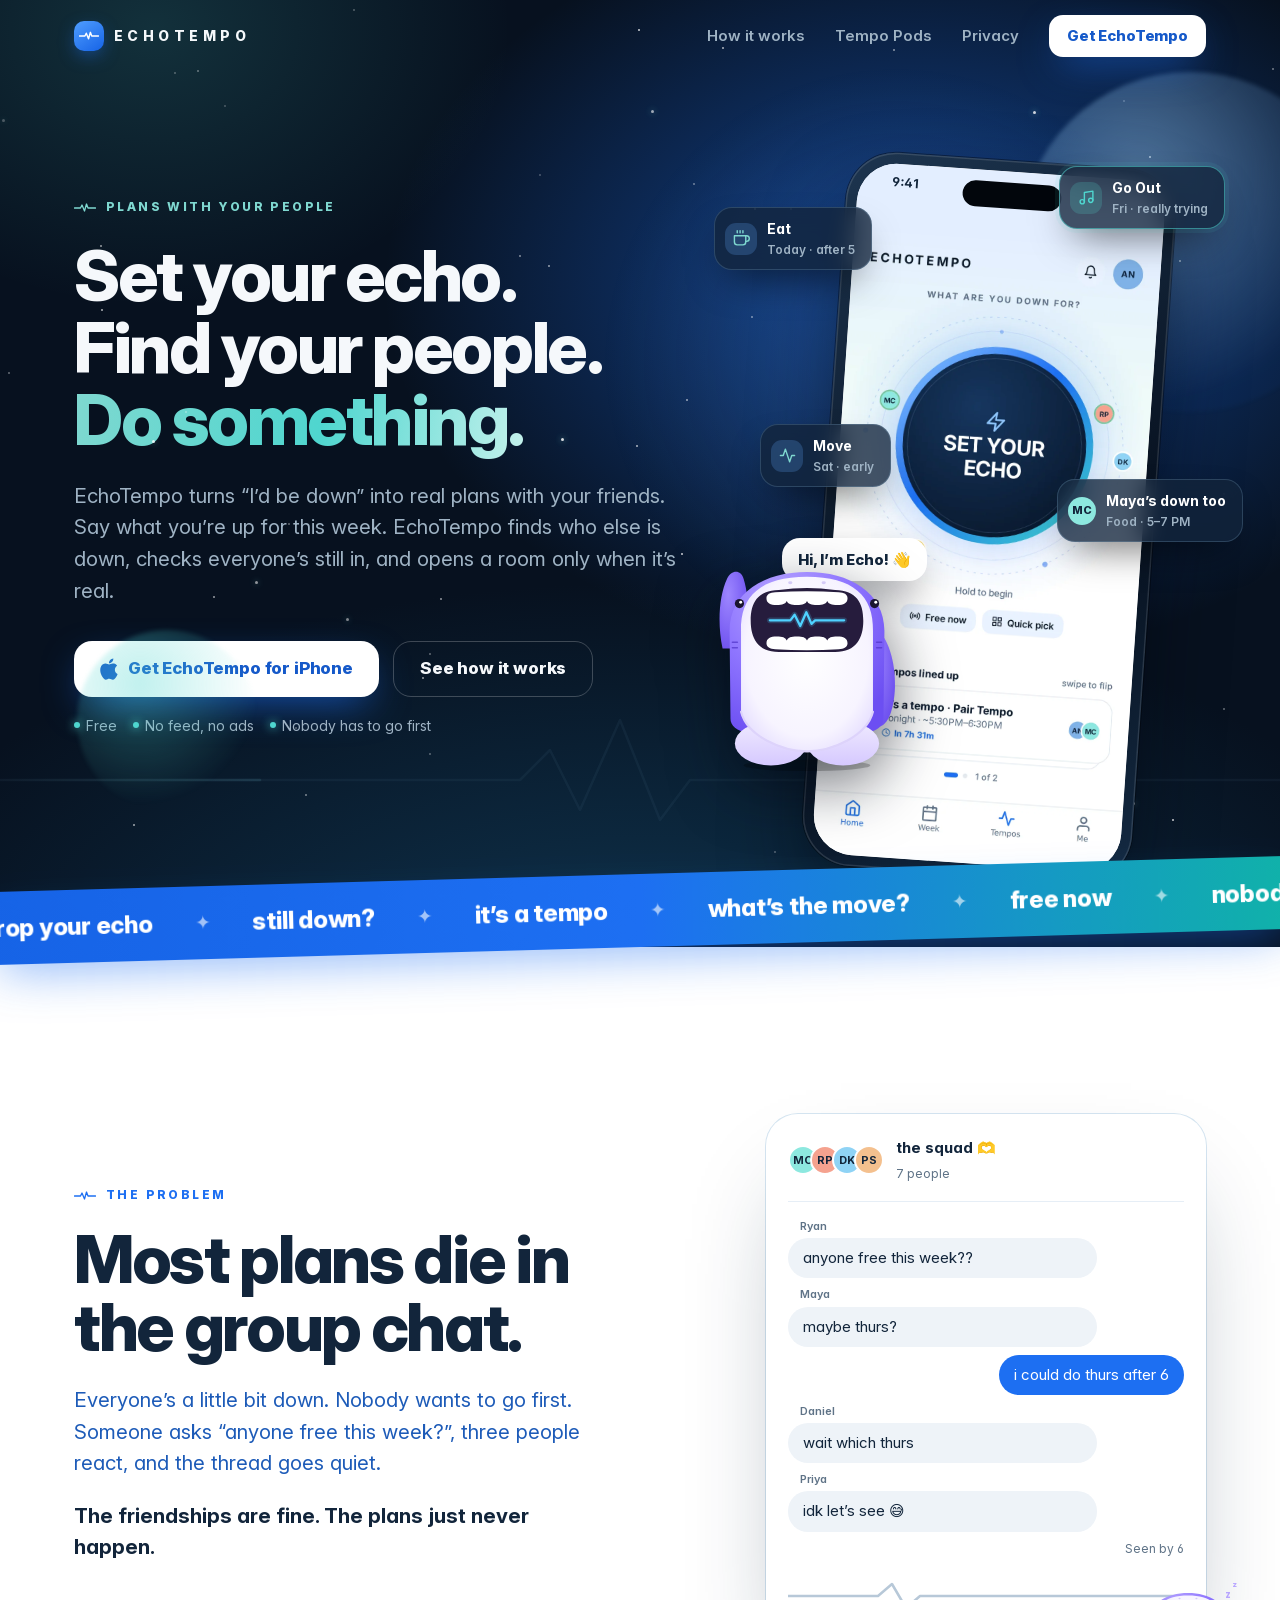
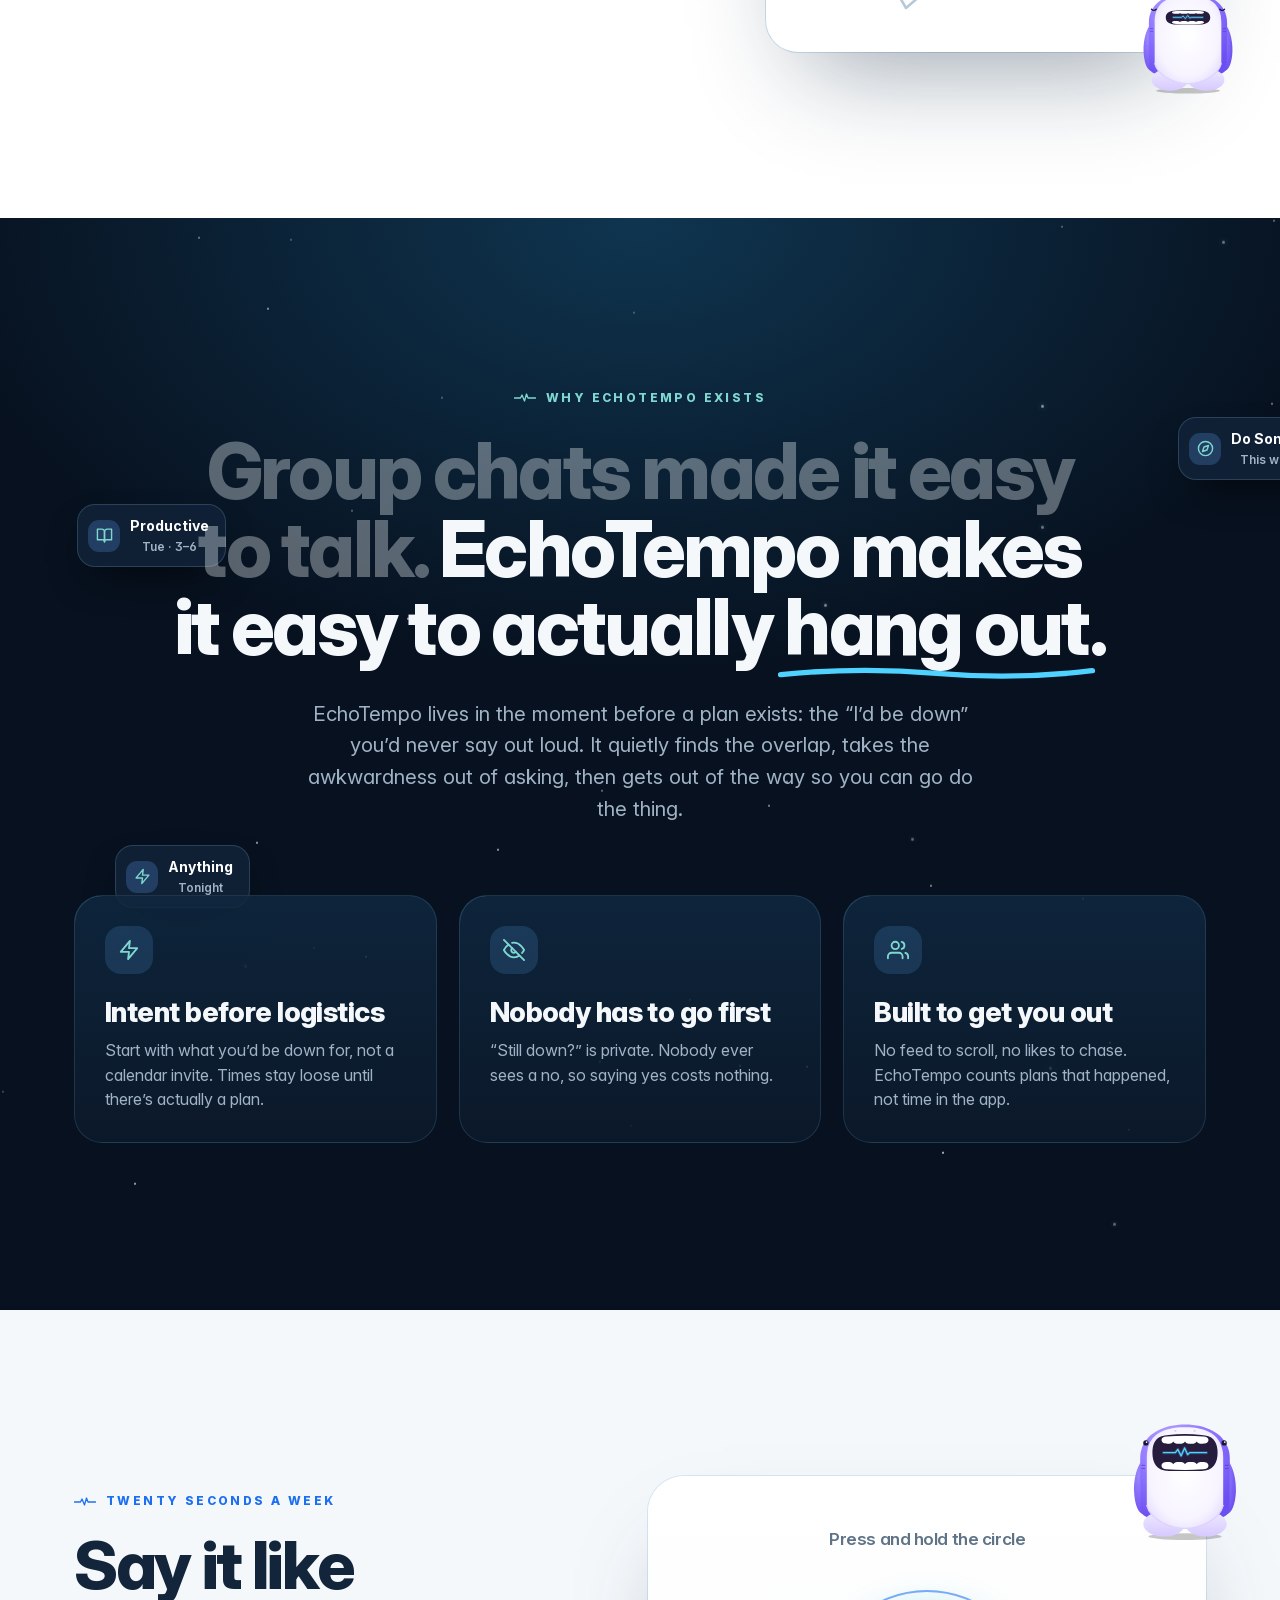
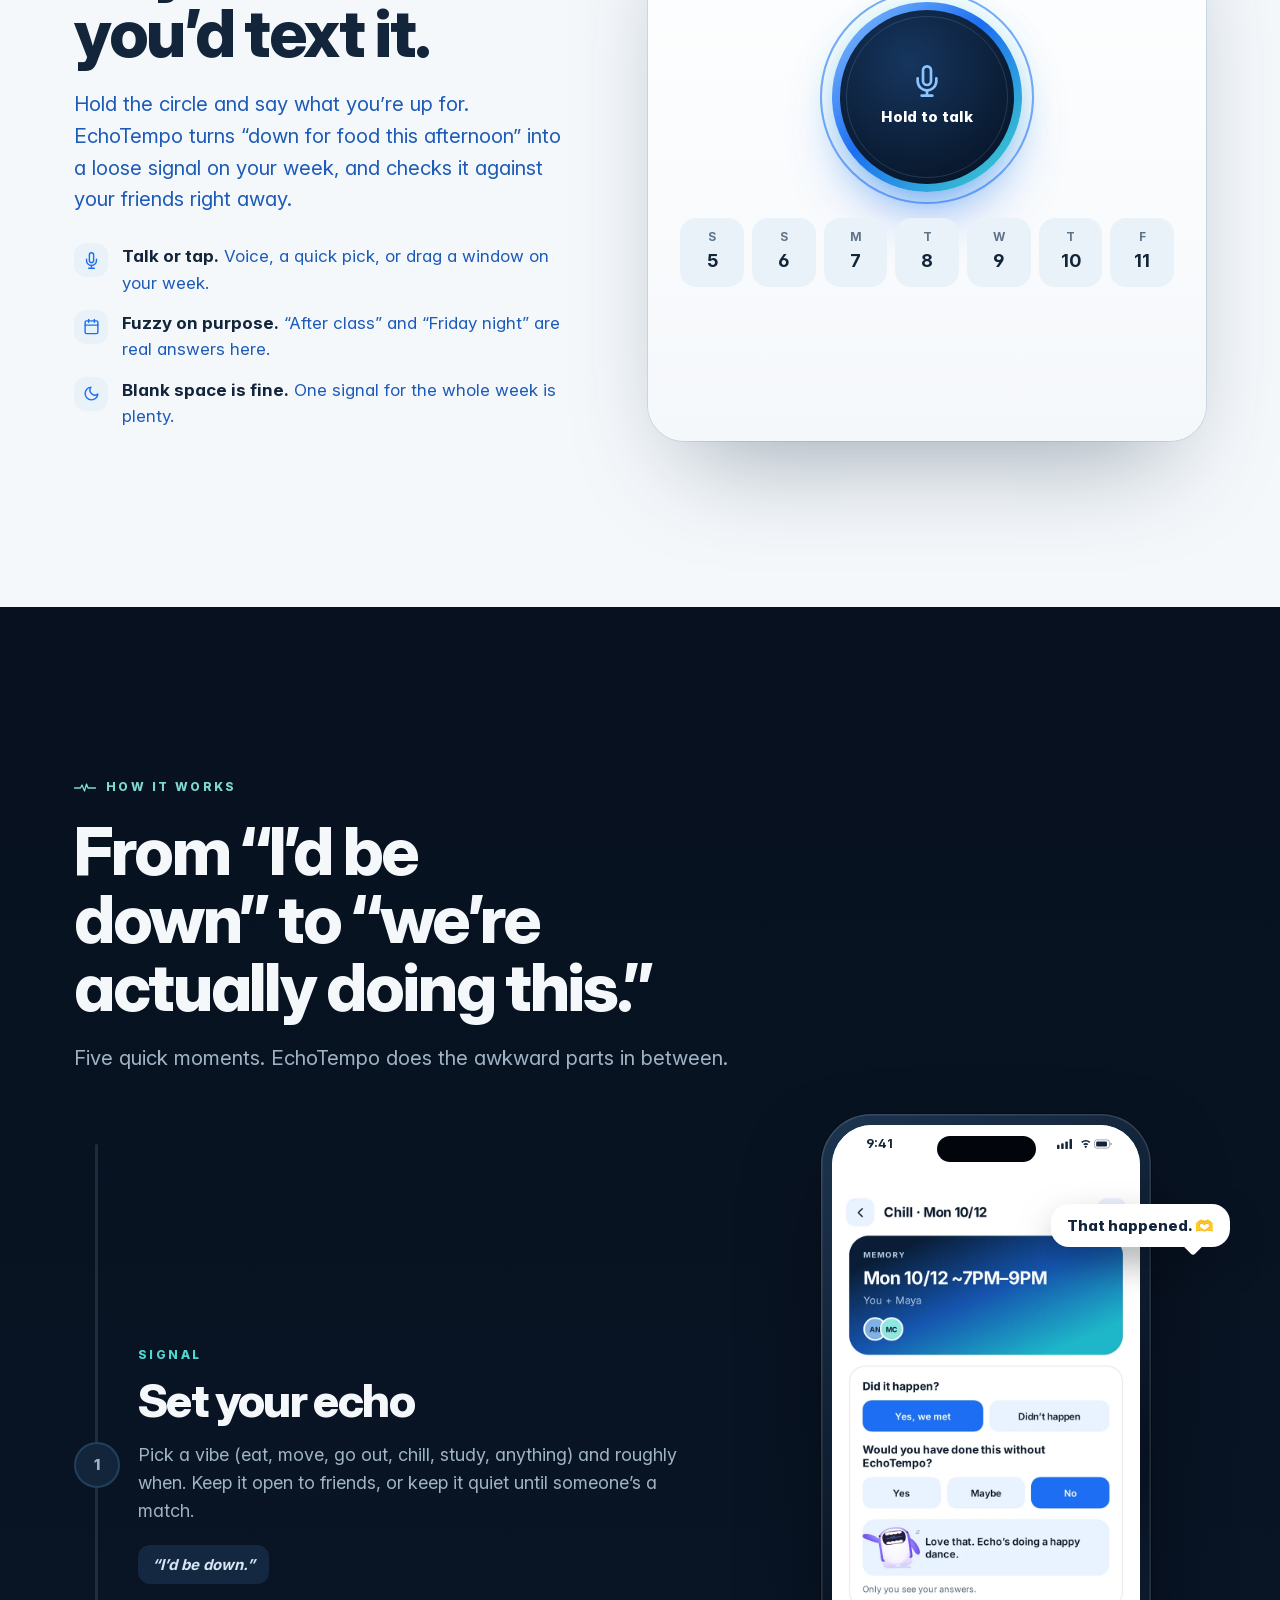
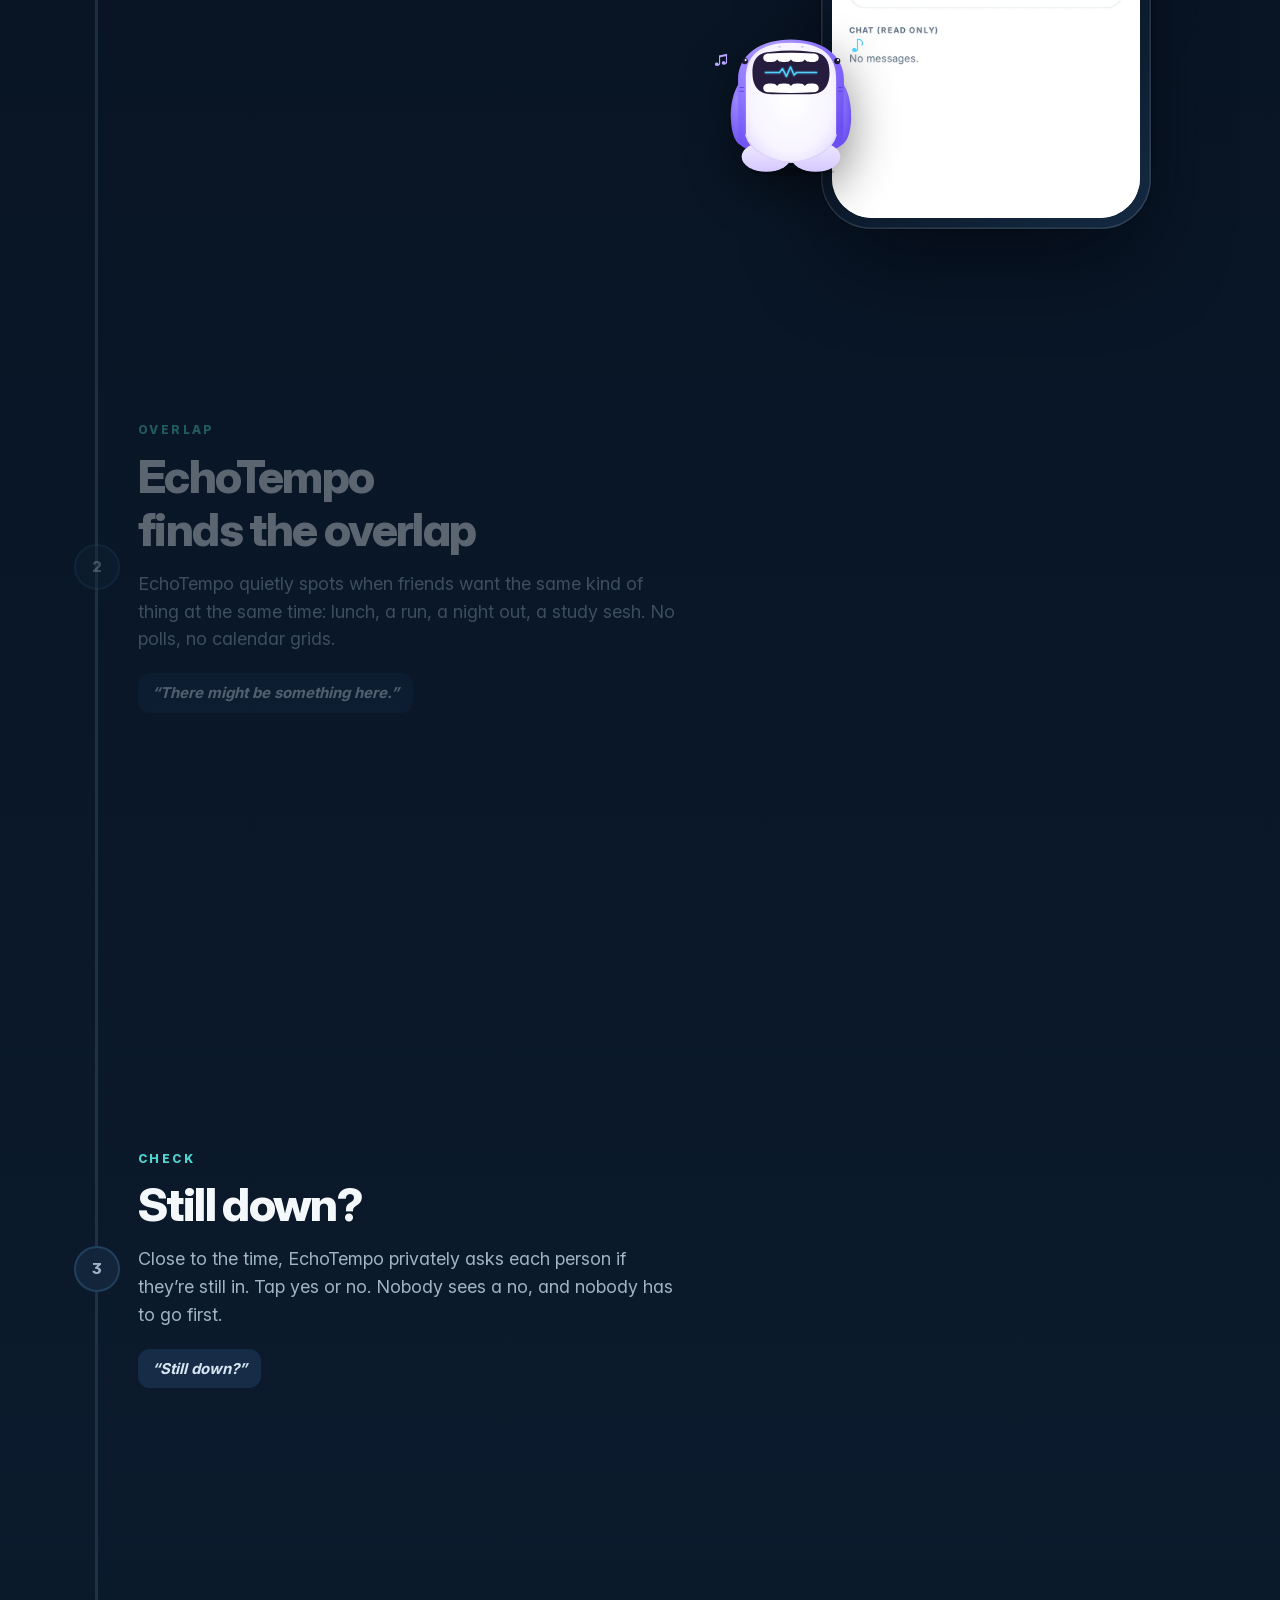
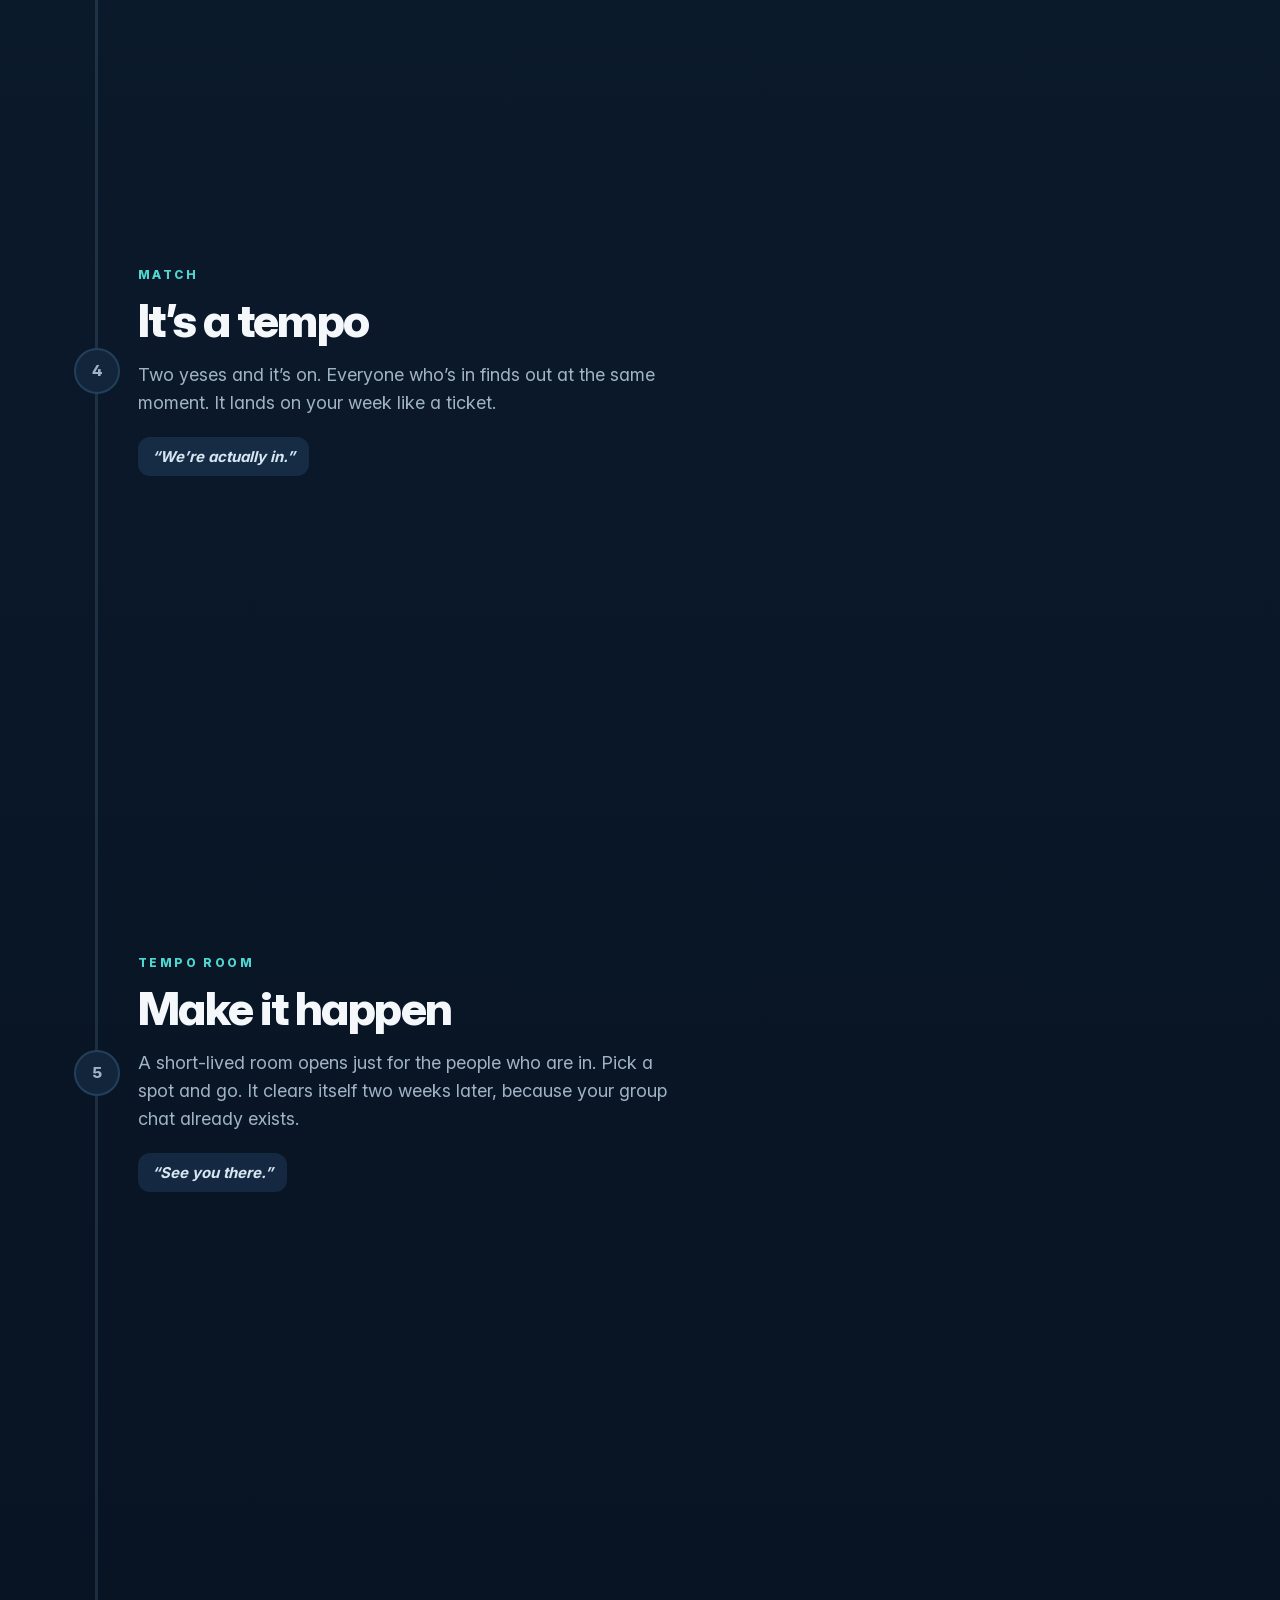
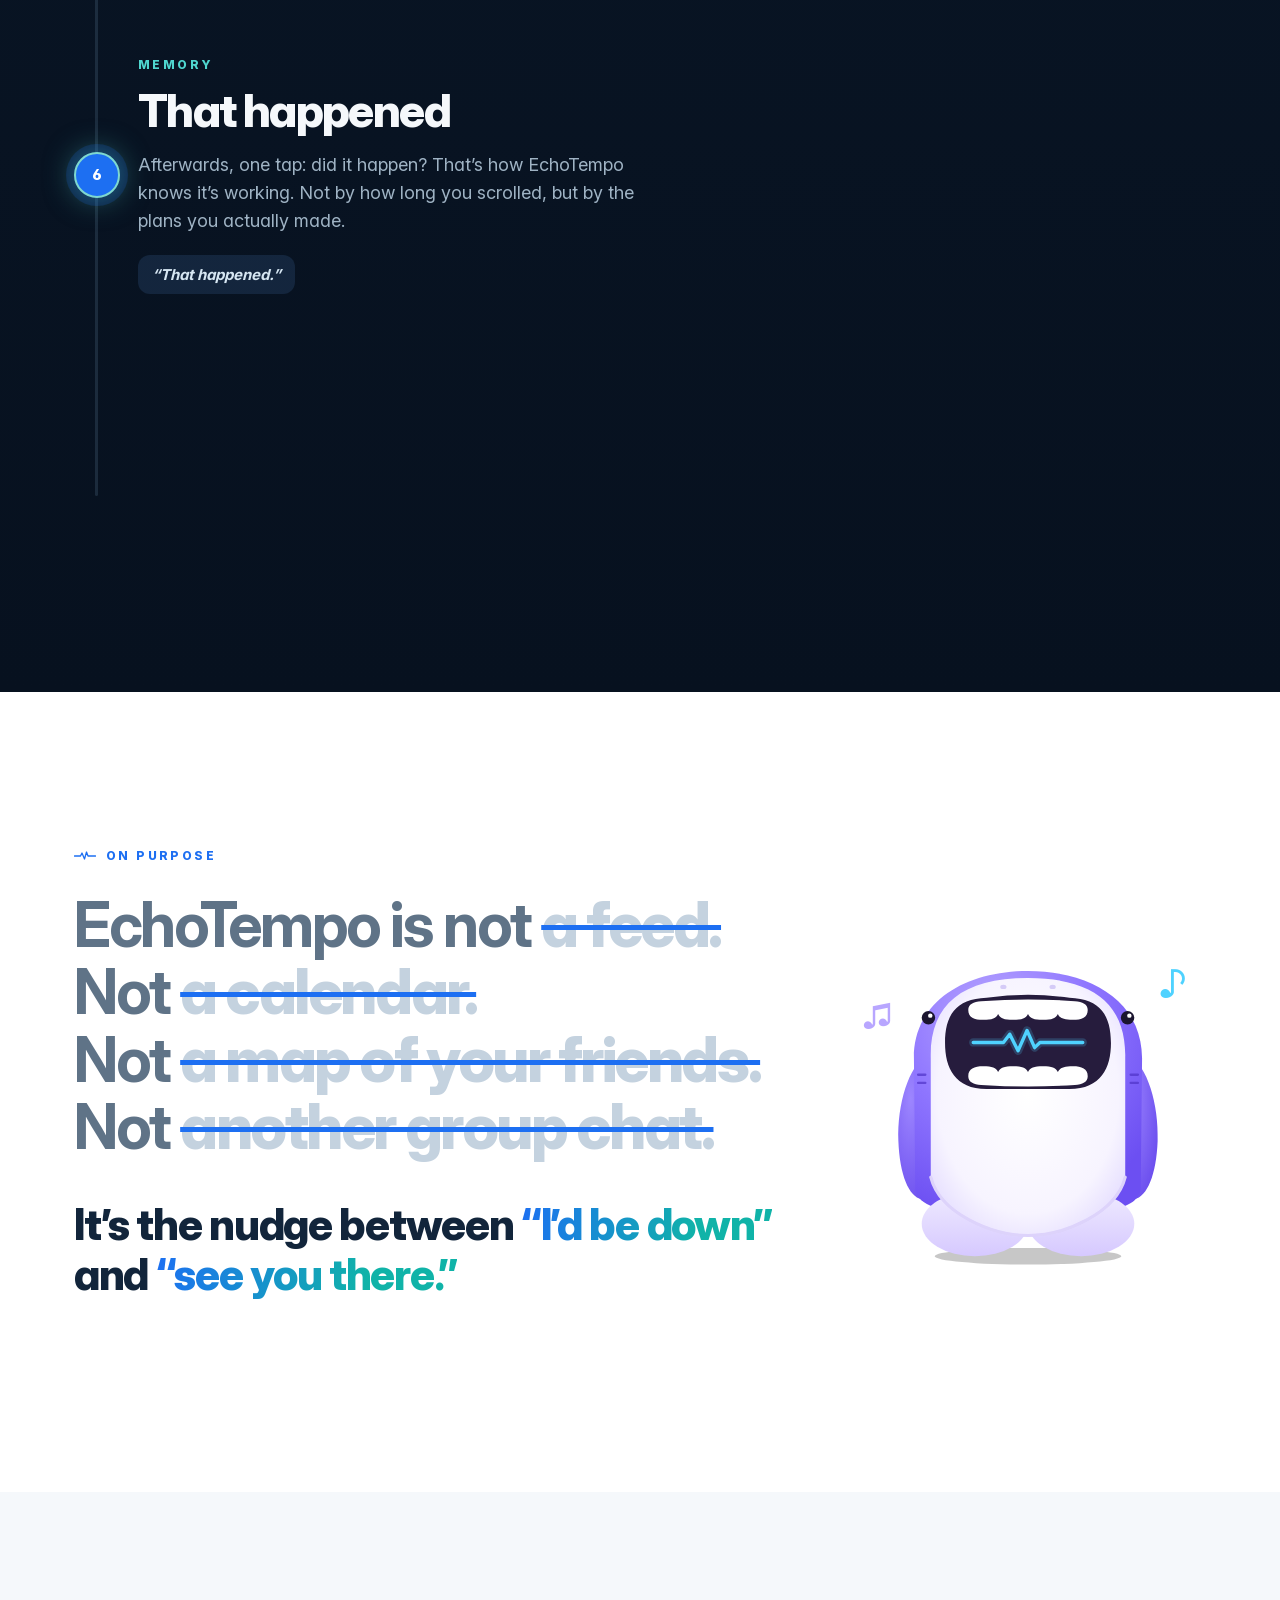
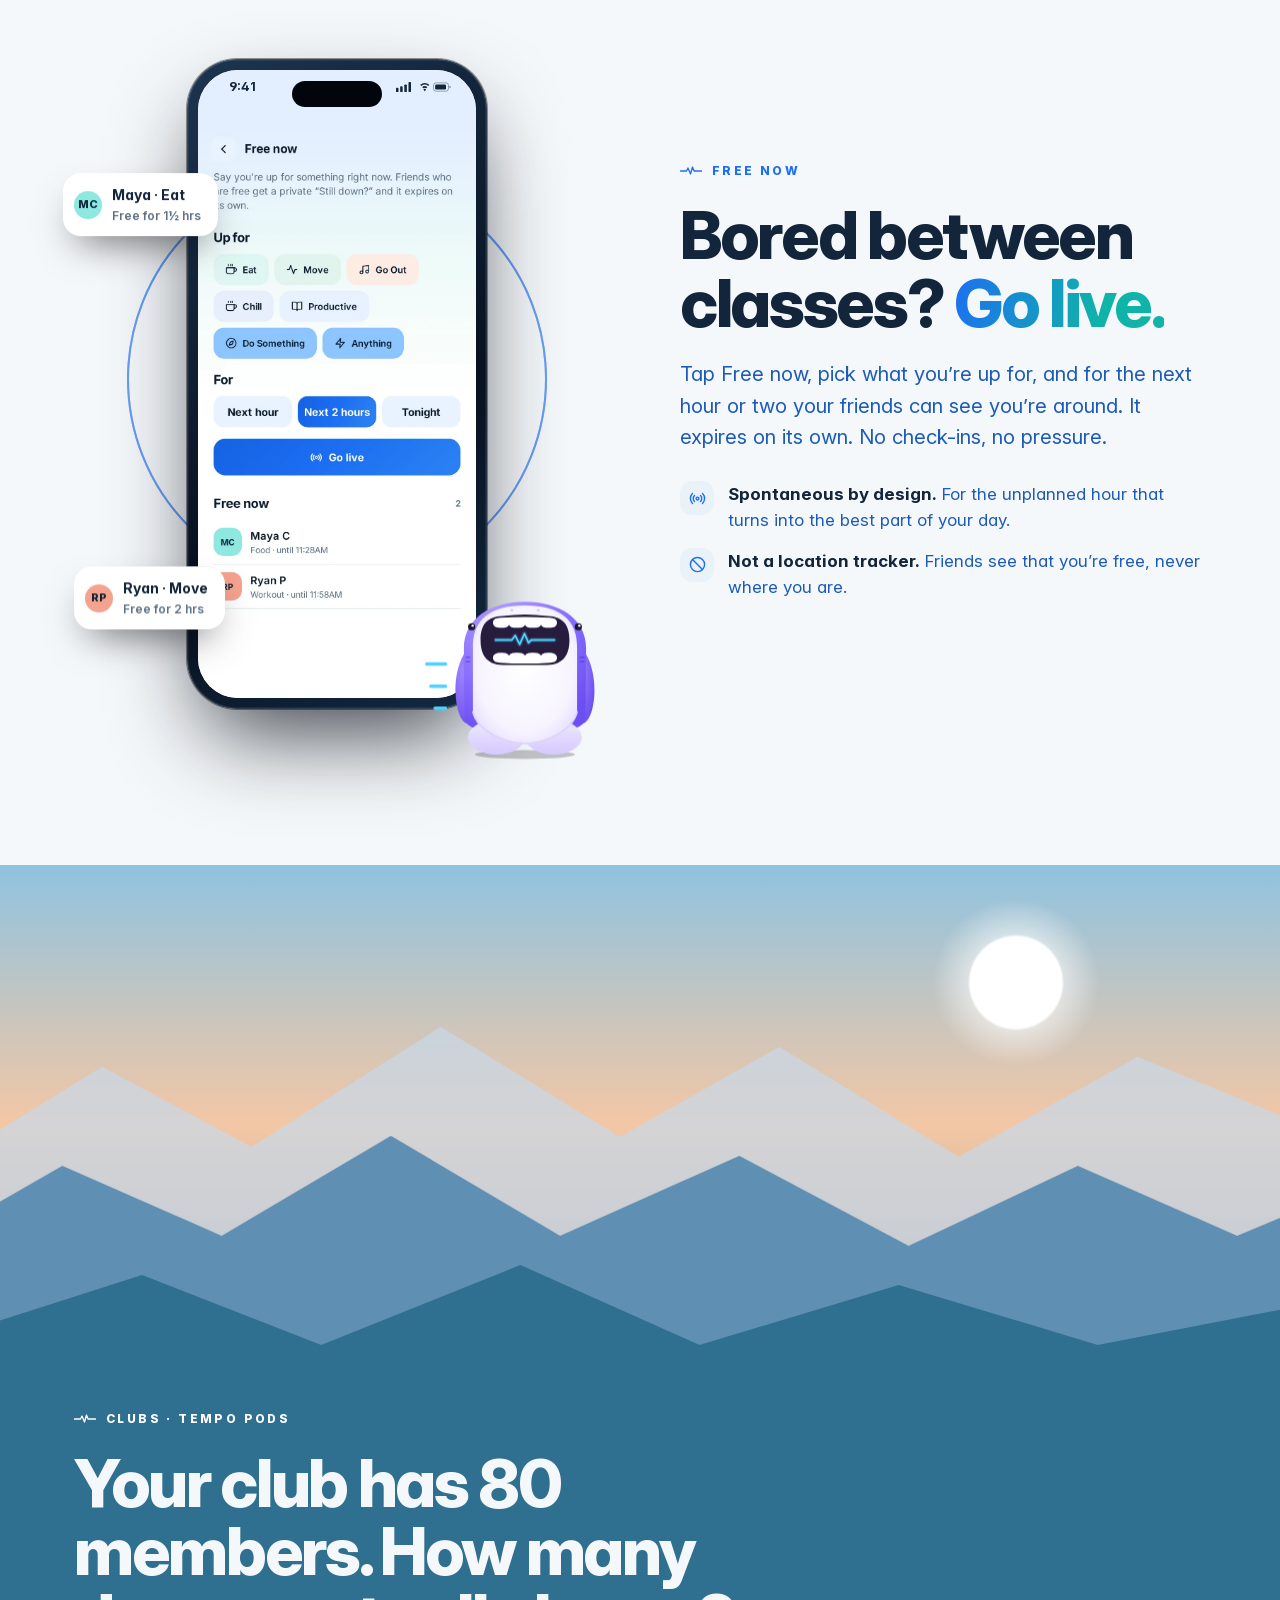
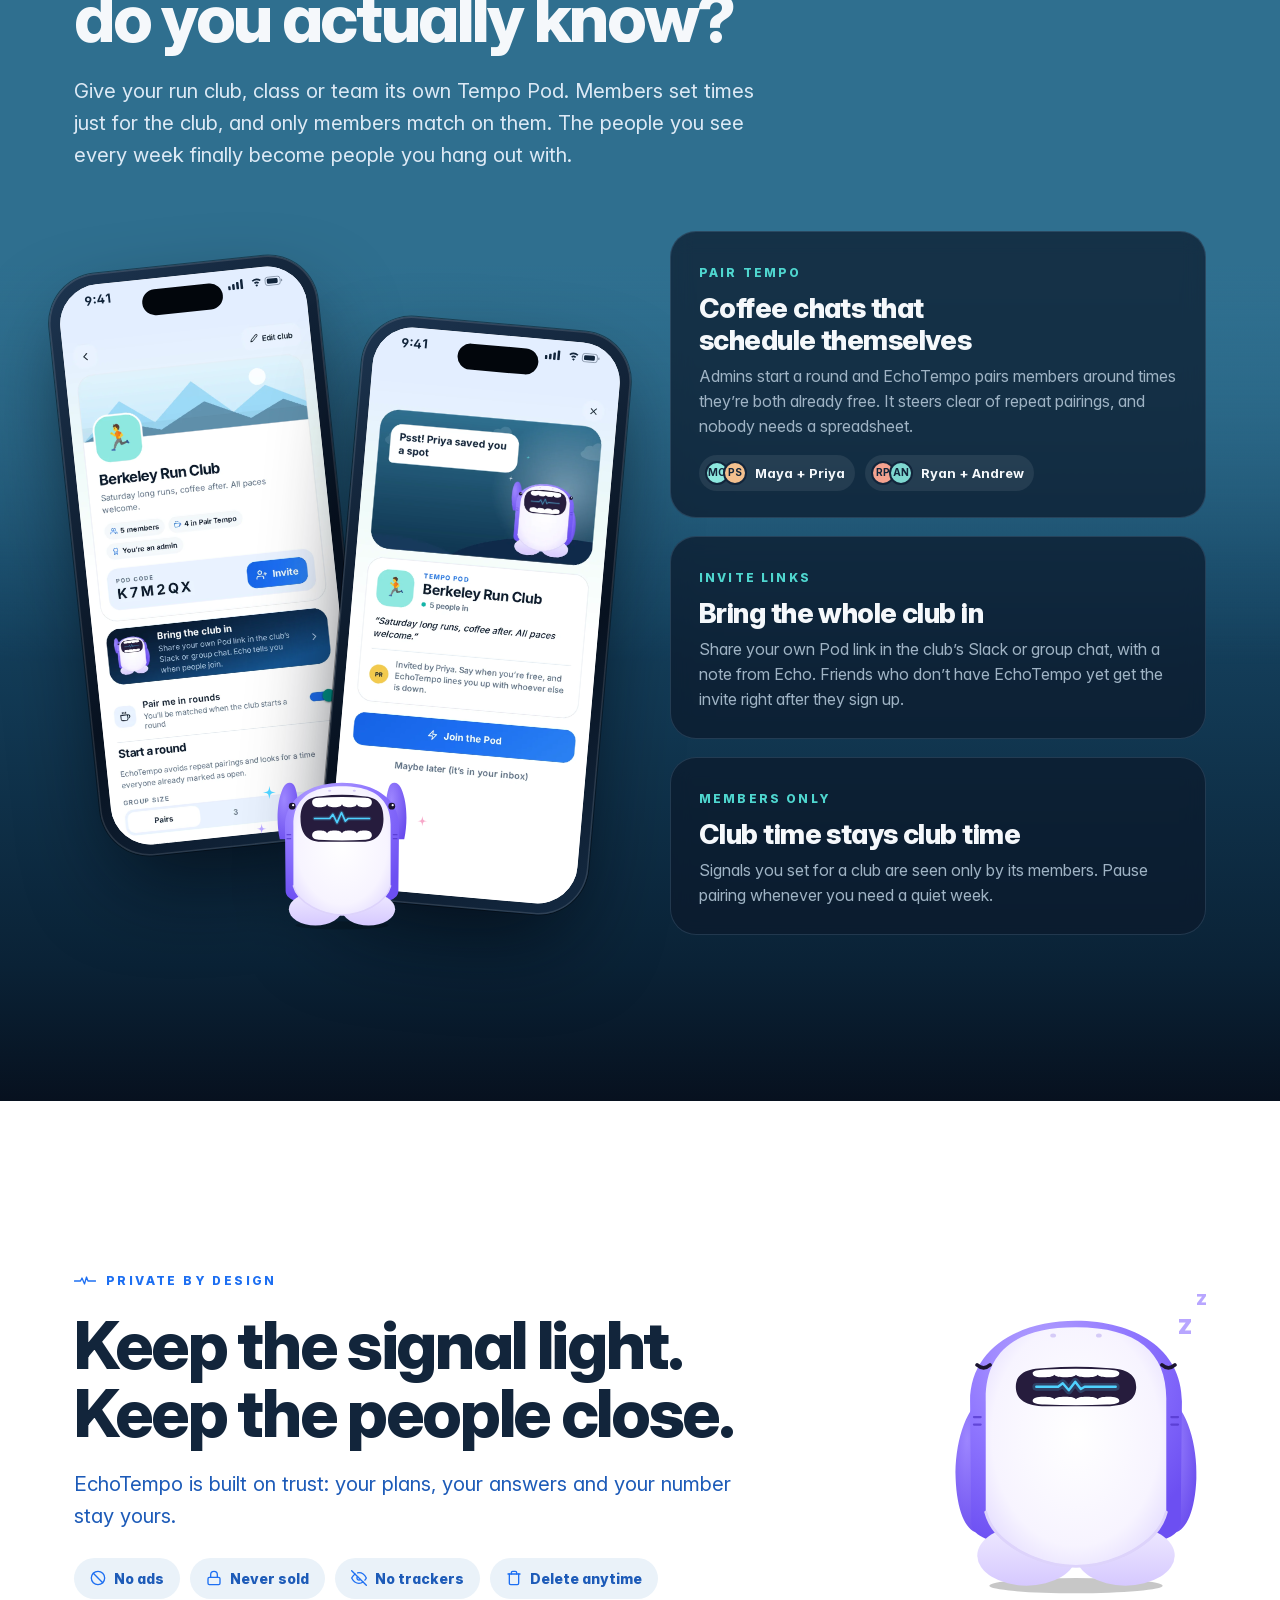
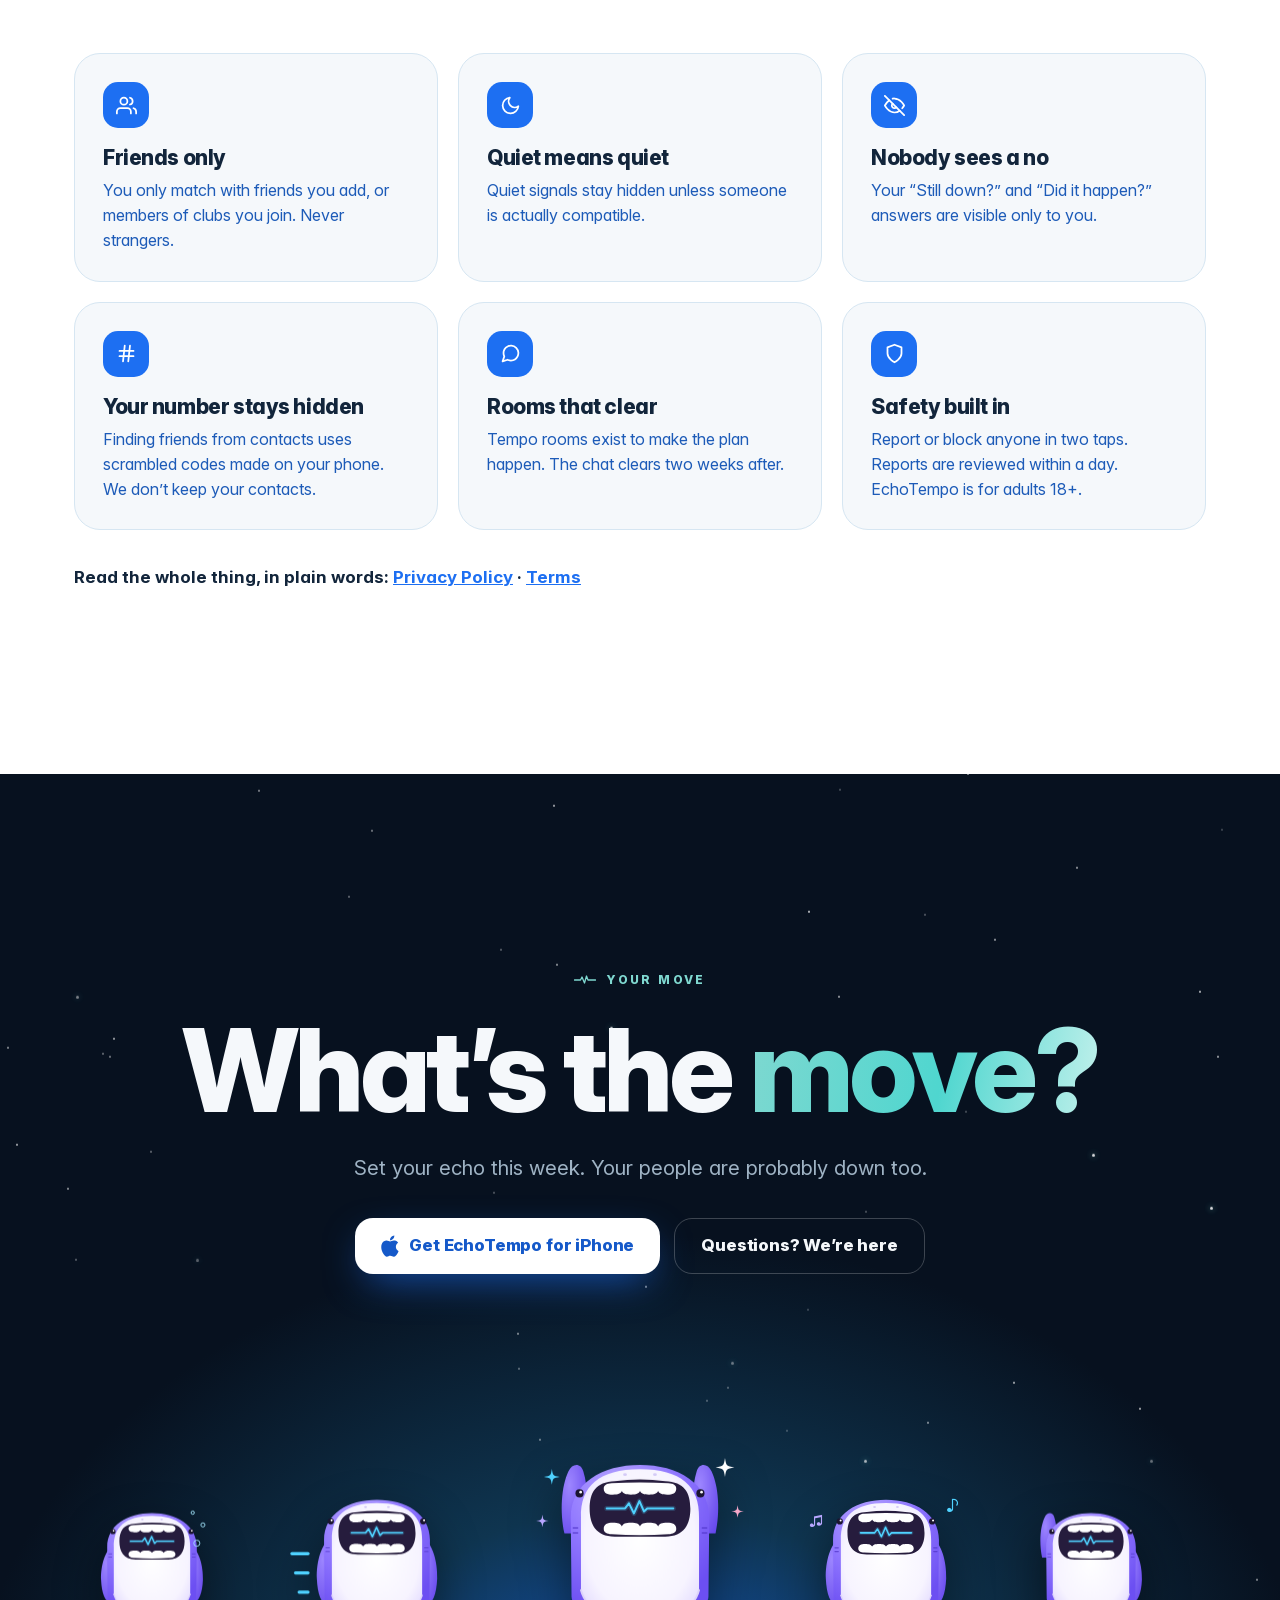
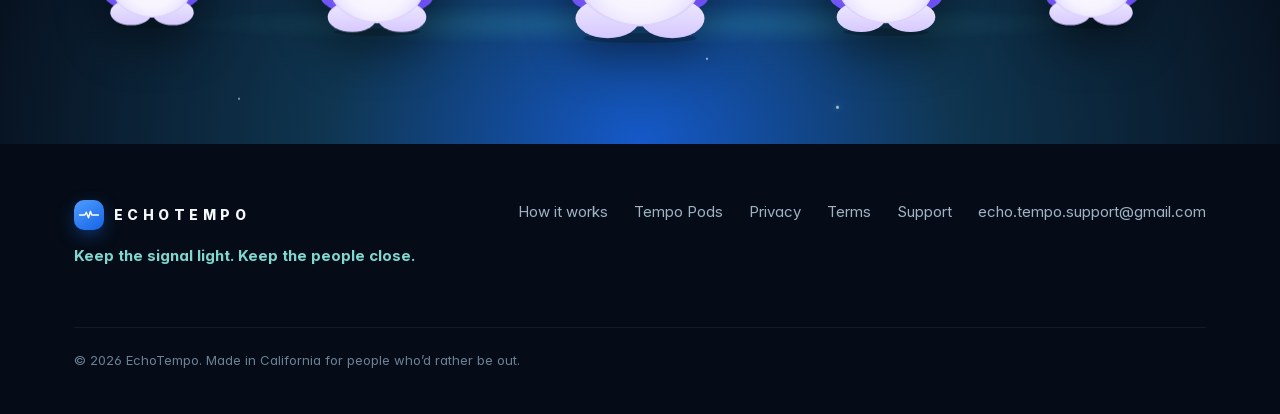
==== commit 5fdaccaa: "Readable time on the It's a tempo picture" ====
--- a/index.html
+++ b/index.html
@@ -283,7 +283,7 @@
           <h3>It’s a tempo</h3>
           <p>Two yeses and it’s on. Everyone who’s in finds out at the same moment. It lands on your week like a ticket.</p>
           <span class="feel">“We’re actually in.”</span>
-          <div class="inline-phone"><div class="phone "><div class="screen-wrap"><div class="status"><span>9:41</span><svg viewBox="0 0 66 12" fill="currentColor" aria-hidden="true"><rect x="0" y="7" width="3" height="5" rx="1"/><rect x="5" y="5" width="3" height="7" rx="1"/><rect x="10" y="3" width="3" height="9" rx="1"/><rect x="15" y="0" width="3" height="12" rx="1"/><path d="M29 3.2a9 9 0 0 1 11 0l-1.3 1.5a7 7 0 0 0-8.4 0zM31.4 6a5 5 0 0 1 6.2 0l-1.3 1.5a3 3 0 0 0-3.6 0zM34.5 11l-1.7-1.9a2.4 2.4 0 0 1 3.4 0z"/><rect x="45" y="1" width="18" height="10" rx="3" fill="none" stroke="currentColor" stroke-opacity=".45"/><rect x="47" y="3" width="13" height="6" rx="1.5"/><rect x="64" y="4.5" width="1.6" height="3" rx=".8" fill-opacity=".45"/></svg></div><img class="shot " src="img/site-its-a-tempo.webp?v=2" alt="The “It’s a tempo!” moment when everyone’s in" width="786" height="1777" loading="lazy" decoding="async"></div></div></div>
+          <div class="inline-phone"><div class="phone "><div class="screen-wrap"><div class="status"><span>9:41</span><svg viewBox="0 0 66 12" fill="currentColor" aria-hidden="true"><rect x="0" y="7" width="3" height="5" rx="1"/><rect x="5" y="5" width="3" height="7" rx="1"/><rect x="10" y="3" width="3" height="9" rx="1"/><rect x="15" y="0" width="3" height="12" rx="1"/><path d="M29 3.2a9 9 0 0 1 11 0l-1.3 1.5a7 7 0 0 0-8.4 0zM31.4 6a5 5 0 0 1 6.2 0l-1.3 1.5a3 3 0 0 0-3.6 0zM34.5 11l-1.7-1.9a2.4 2.4 0 0 1 3.4 0z"/><rect x="45" y="1" width="18" height="10" rx="3" fill="none" stroke="currentColor" stroke-opacity=".45"/><rect x="47" y="3" width="13" height="6" rx="1.5"/><rect x="64" y="4.5" width="1.6" height="3" rx=".8" fill-opacity=".45"/></svg></div><img class="shot " src="img/site-its-a-tempo.webp?v=3" alt="The “It’s a tempo!” moment when everyone’s in" width="786" height="1777" loading="lazy" decoding="async"></div></div></div>
         </article>
 
         <article class="step" data-step="4">
@@ -306,7 +306,7 @@
       </div>
 
       <div class="sticky" aria-hidden="true">
-        <div class="phone big"><div class="screen-wrap"><div class="status"><span>9:41</span><svg viewBox="0 0 66 12" fill="currentColor" aria-hidden="true"><rect x="0" y="7" width="3" height="5" rx="1"/><rect x="5" y="5" width="3" height="7" rx="1"/><rect x="10" y="3" width="3" height="9" rx="1"/><rect x="15" y="0" width="3" height="12" rx="1"/><path d="M29 3.2a9 9 0 0 1 11 0l-1.3 1.5a7 7 0 0 0-8.4 0zM31.4 6a5 5 0 0 1 6.2 0l-1.3 1.5a3 3 0 0 0-3.6 0zM34.5 11l-1.7-1.9a2.4 2.4 0 0 1 3.4 0z"/><rect x="45" y="1" width="18" height="10" rx="3" fill="none" stroke="currentColor" stroke-opacity=".45"/><rect x="47" y="3" width="13" height="6" rx="1.5"/><rect x="64" y="4.5" width="1.6" height="3" rx=".8" fill-opacity=".45"/></svg></div><img class="shot on" src="img/site-week.webp?v=2" alt="Set your echo: pick a vibe and loose times for the week" width="786" height="1777" loading="lazy" decoding="async"><img class="shot " src="img/site-home.webp?v=2" alt="EchoTempo home screen: hold the circle to set your echo, with friends who are down lining up around it" width="786" height="1777" loading="lazy" decoding="async"><img class="shot " src="img/site-still-down.webp?v=2" alt="The Tempos tab asking “Still down?” for lunch with Maya and Daniel" width="786" height="1777" loading="lazy" decoding="async"><img class="shot " src="img/site-its-a-tempo.webp?v=2" alt="The “It’s a tempo!” moment when everyone’s in" width="786" height="1777" loading="lazy" decoding="async"><img class="shot " src="img/site-room.webp?v=2" alt="A tempo room where Ryan, Priya and Andrew pick a ramen spot" width="786" height="1777" loading="lazy" decoding="async"><img class="shot " src="img/site-feedback.webp?v=2" alt="“Did it happen?” after a tempo" width="786" height="1777" loading="lazy" decoding="async"></div></div>
+        <div class="phone big"><div class="screen-wrap"><div class="status"><span>9:41</span><svg viewBox="0 0 66 12" fill="currentColor" aria-hidden="true"><rect x="0" y="7" width="3" height="5" rx="1"/><rect x="5" y="5" width="3" height="7" rx="1"/><rect x="10" y="3" width="3" height="9" rx="1"/><rect x="15" y="0" width="3" height="12" rx="1"/><path d="M29 3.2a9 9 0 0 1 11 0l-1.3 1.5a7 7 0 0 0-8.4 0zM31.4 6a5 5 0 0 1 6.2 0l-1.3 1.5a3 3 0 0 0-3.6 0zM34.5 11l-1.7-1.9a2.4 2.4 0 0 1 3.4 0z"/><rect x="45" y="1" width="18" height="10" rx="3" fill="none" stroke="currentColor" stroke-opacity=".45"/><rect x="47" y="3" width="13" height="6" rx="1.5"/><rect x="64" y="4.5" width="1.6" height="3" rx=".8" fill-opacity=".45"/></svg></div><img class="shot on" src="img/site-week.webp?v=2" alt="Set your echo: pick a vibe and loose times for the week" width="786" height="1777" loading="lazy" decoding="async"><img class="shot " src="img/site-home.webp?v=2" alt="EchoTempo home screen: hold the circle to set your echo, with friends who are down lining up around it" width="786" height="1777" loading="lazy" decoding="async"><img class="shot " src="img/site-still-down.webp?v=2" alt="The Tempos tab asking “Still down?” for lunch with Maya and Daniel" width="786" height="1777" loading="lazy" decoding="async"><img class="shot " src="img/site-its-a-tempo.webp?v=3" alt="The “It’s a tempo!” moment when everyone’s in" width="786" height="1777" loading="lazy" decoding="async"><img class="shot " src="img/site-room.webp?v=2" alt="A tempo room where Ryan, Priya and Andrew pick a ramen spot" width="786" height="1777" loading="lazy" decoding="async"><img class="shot " src="img/site-feedback.webp?v=2" alt="“Did it happen?” after a tempo" width="786" height="1777" loading="lazy" decoding="async"></div></div>
         <div class="sticky-say">
           <span class="bubble" data-say="0">Once a week. 20 seconds.</span>
           <span class="bubble" data-say="1">Ooh, Maya’s free too!</span>
